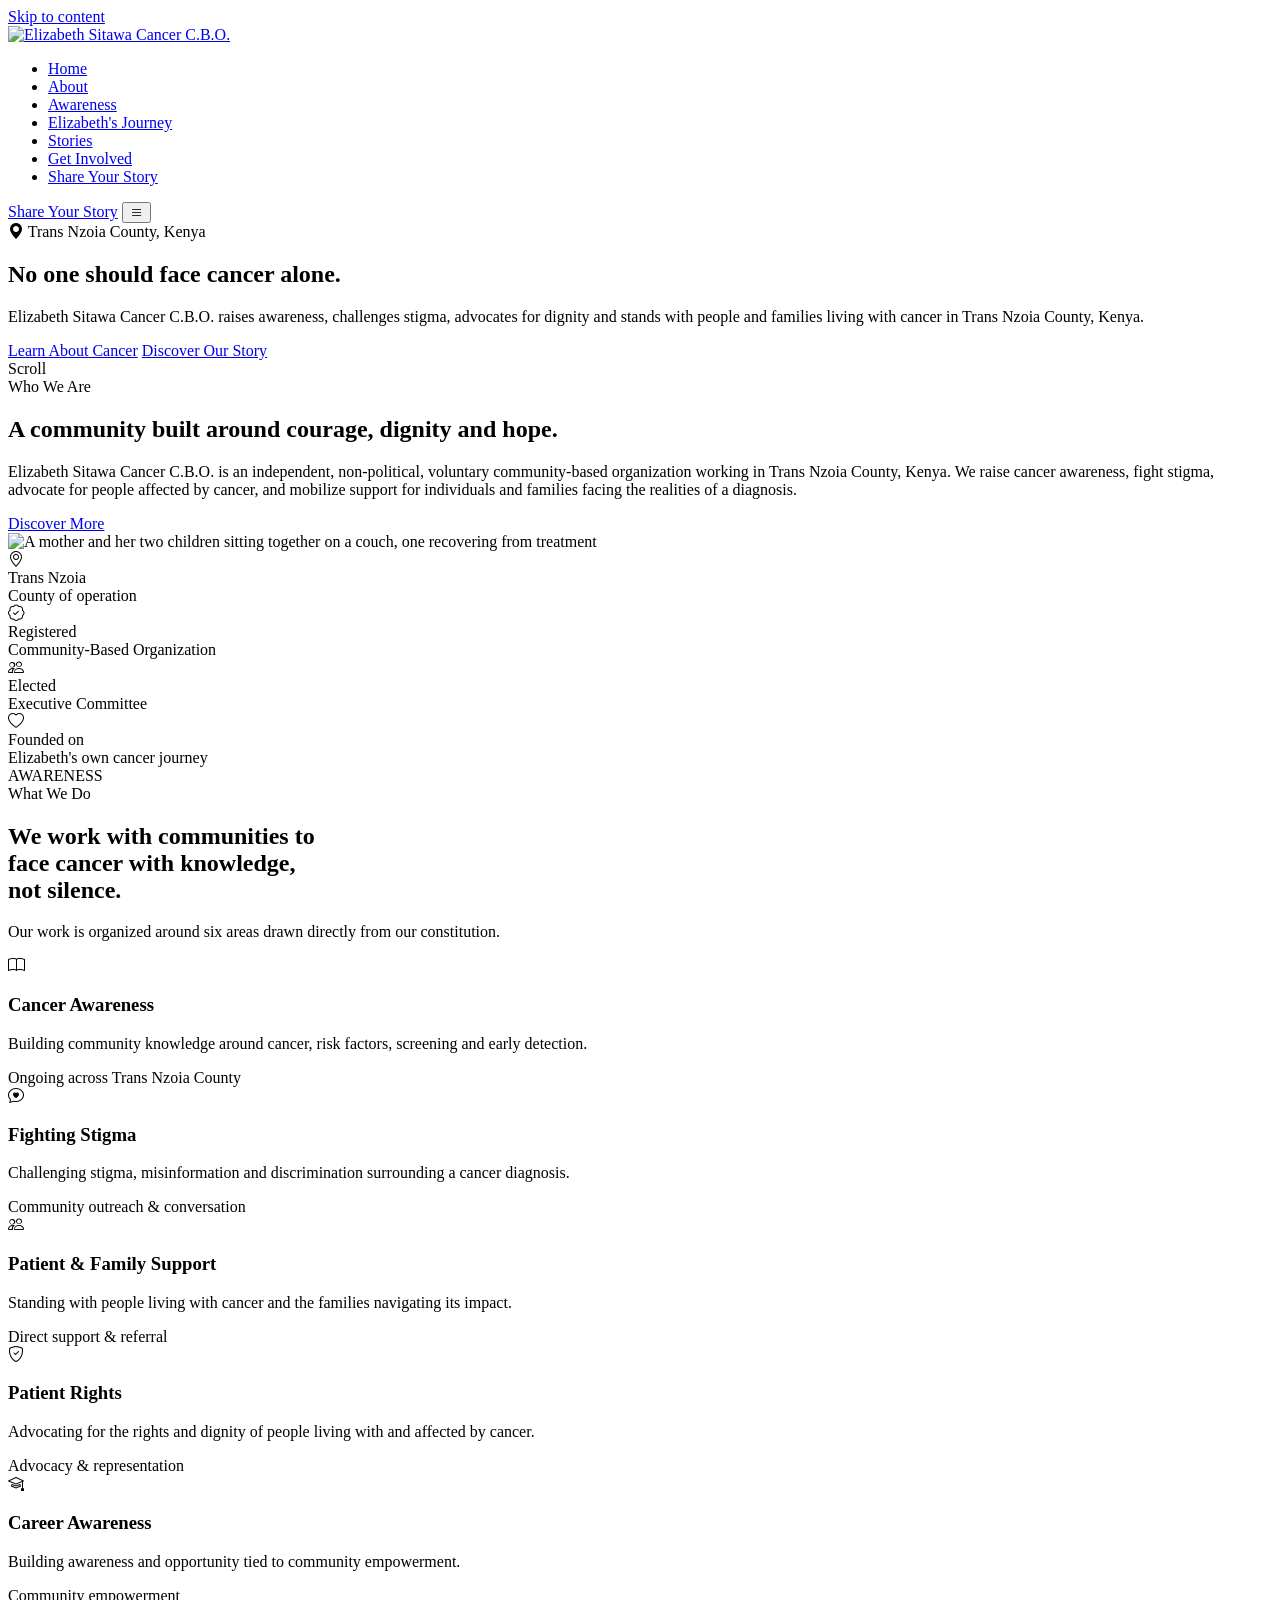
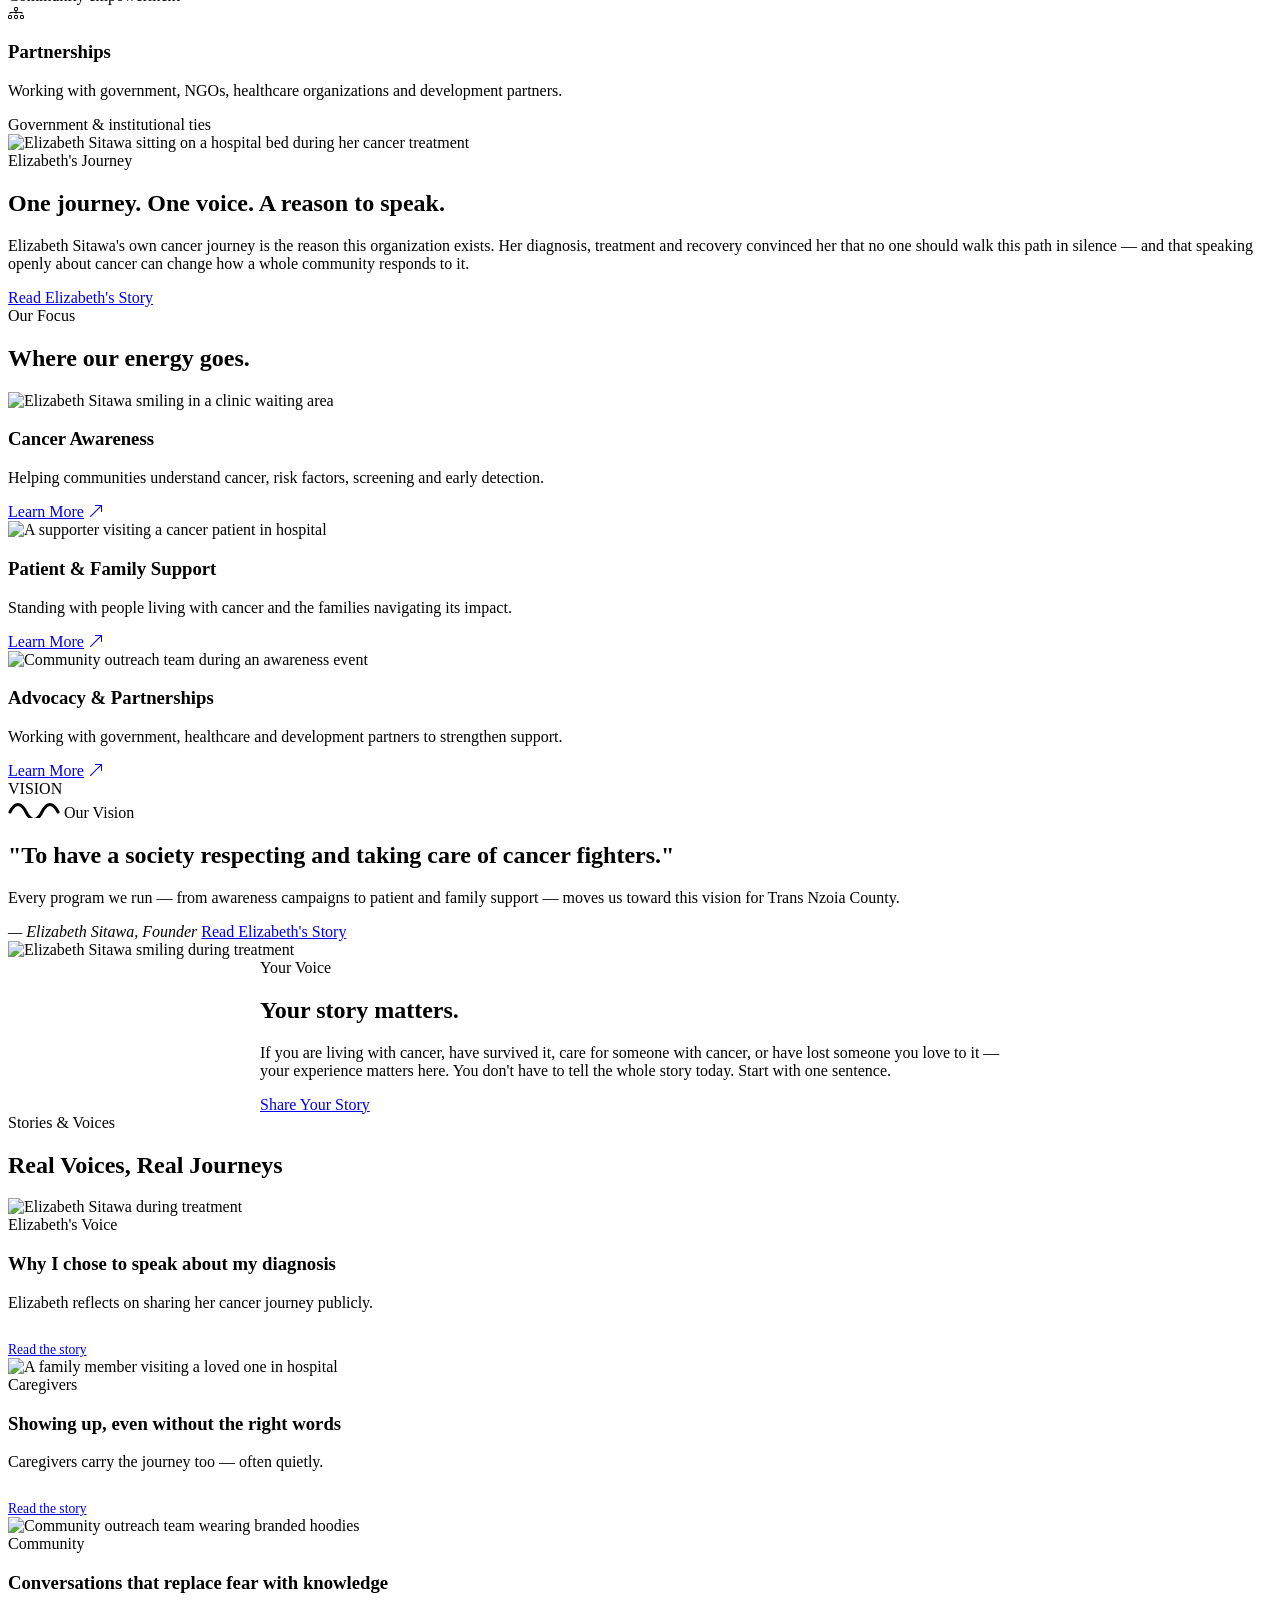
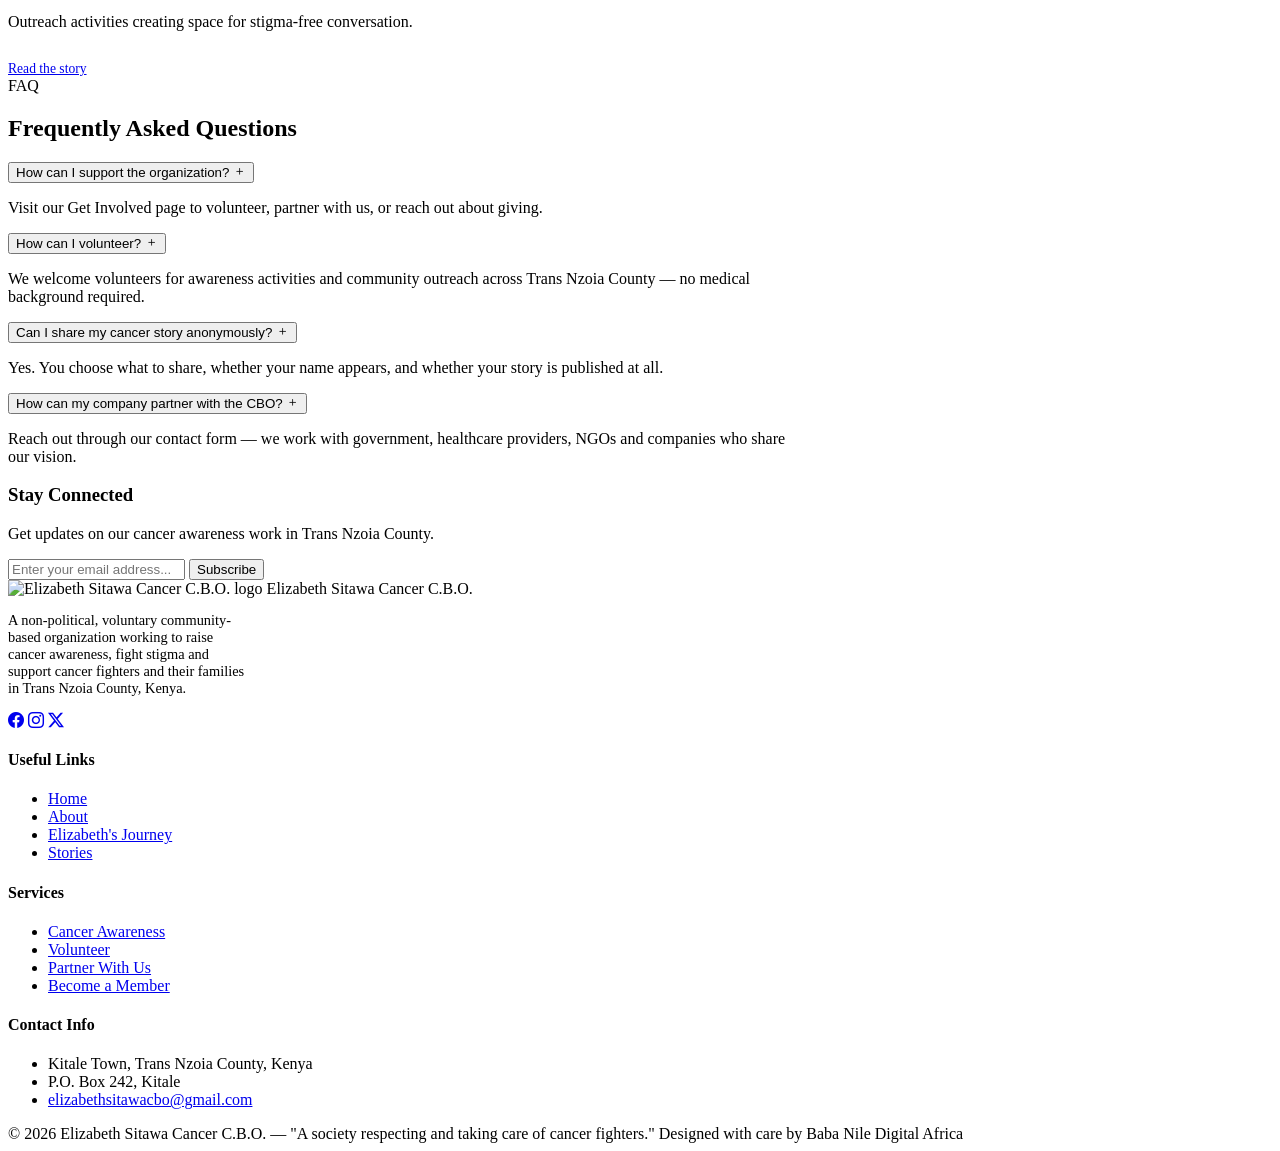
==== index.html @ 0e39c612 "Add files via upload" ====
<!DOCTYPE html>
<html lang="en">
<head>
<meta charset="UTF-8">
<meta name="viewport" content="width=device-width, initial-scale=1.0">
<title>Elizabeth Sitawa Cancer C.B.O. — No One Should Face Cancer Alone</title>
<meta name="description" content="Elizabeth Sitawa Cancer C.B.O. is a community-based organization in Trans Nzoia County, Kenya, raising cancer awareness, fighting stigma and standing with people and families affected by cancer.">
<link rel="canonical" href="https://elizabethsitawacbo.org/">
<meta property="og:type" content="website">
<meta property="og:title" content="Elizabeth Sitawa Cancer C.B.O.">
<meta property="og:description" content="Raising cancer awareness, fighting stigma, and supporting cancer fighters and their families in Trans Nzoia County, Kenya.">
<meta property="og:image" content="assets/graduation-honors.jpg">
<meta name="twitter:card" content="summary_large_image">
<link rel="icon" href="assets/logo.png">
<link rel="preconnect" href="https://fonts.googleapis.com">
<link rel="preconnect" href="https://fonts.gstatic.com" crossorigin>
<link href="https://fonts.googleapis.com/css2?family=Poppins:wght@400;500;600;700;800&display=swap" rel="stylesheet">
<link rel="stylesheet" href="https://cdn.jsdelivr.net/npm/bootstrap-icons@1.11.3/font/bootstrap-icons.css">
<link rel="stylesheet" href="css/style.css">
</head>
<body>
<a href="#main" class="skip-link">Skip to content</a>

<header class="site-header">
  <nav class="nav container" aria-label="Primary">
    <a href="index.html" class="nav-brand">
      <img src="assets/logo.png" alt="Elizabeth Sitawa Cancer C.B.O.">
    </a>
    <ul class="nav-links" id="nav-links">
      <li><a href="index.html" aria-current="page">Home</a></li>
      <li><a href="about.html">About</a></li>
      <li><a href="cancer-awareness.html">Awareness</a></li>
      <li><a href="journey.html">Elizabeth's Journey</a></li>
      <li><a href="stories.html">Stories</a></li>
      <li><a href="get-involved.html">Get Involved</a></li>
      <li class="nav-mobile-cta"><a href="get-involved.html#share-story" class="btn btn-gold">Share Your Story</a></li>
    </ul>
    <div class="nav-cta">
      <a href="get-involved.html#share-story" class="btn btn-gold">Share Your Story</a>
      <button class="nav-toggle" aria-label="Open menu" aria-expanded="false" aria-controls="nav-links">
        <i class="bi bi-list"></i>
      </button>
    </div>
  </nav>
</header>

<main id="main">

  <!-- HERO -->
  <section class="hero">
    <div class="hero-media" style="background-image:url('assets/graduation-honors.jpg'); background-position:center 15%;"></div>
    <div class="container hero-content reveal is-visible">
      <span class="hero-tag"><i class="bi bi-geo-alt-fill"></i> Trans Nzoia County, Kenya</span>
      <h1>No one should face cancer alone.</h1>
      <p>Elizabeth Sitawa Cancer C.B.O. raises awareness, challenges stigma, advocates for dignity and stands with people and families living with cancer in Trans Nzoia County, Kenya.</p>
      <div class="hero-actions">
        <a href="cancer-awareness.html" class="btn btn-gold">Learn About Cancer</a>
        <a href="about.html" class="btn btn-line-white">Discover Our Story</a>
      </div>
    </div>
    <div class="hero-scroll"><span class="line"></span>Scroll</div>
  </section>

  <!-- WHO WE ARE -->
  <section class="section">
    <div class="container">
      <div class="grid-2">
        <div class="reveal-left">
          <span class="eyebrow">Who We Are</span>
          <h2 class="mt-1">A community built around courage, dignity and hope.</h2>
          <p class="body-copy mt-2">Elizabeth Sitawa Cancer C.B.O. is an independent, non-political, voluntary community-based organization working in Trans Nzoia County, Kenya. We raise cancer awareness, fight stigma, advocate for people affected by cancer, and mobilize support for individuals and families facing the realities of a diagnosis.</p>
          <a href="about.html" class="btn btn-line mt-3">Discover More</a>
        </div>
        <img class="reveal-right" src="assets/family-couch.jpg" alt="A mother and her two children sitting together on a couch, one recovering from treatment" style="border-radius:var(--radius-m);">
      </div>
      <div class="stat-row reveal">
        <div class="stat-cell"><div class="icon-badge"><i class="bi bi-geo-alt"></i></div><div class="num">Trans Nzoia</div><div class="lbl">County of operation</div></div>
        <div class="stat-cell"><div class="icon-badge"><i class="bi bi-patch-check"></i></div><div class="num">Registered</div><div class="lbl">Community-Based Organization</div></div>
        <div class="stat-cell"><div class="icon-badge"><i class="bi bi-people"></i></div><div class="num">Elected</div><div class="lbl">Executive Committee</div></div>
        <div class="stat-cell"><div class="icon-badge"><i class="bi bi-heart"></i></div><div class="num">Founded on</div><div class="lbl">Elizabeth's own cancer journey</div></div>
      </div>
    </div>
  </section>

  <!-- WHAT WE DO -->
  <section class="section section--cream" style="position:relative; overflow:hidden;">
    <span class="bg-word" aria-hidden="true" style="left:-0.05em; top:-0.08em;">AWARENESS</span>
    <div class="container" style="position:relative; z-index:1;">
      <span class="eyebrow">What We Do</span>
      <h2 class="mt-1" style="max-width:26ch;">We work with communities to face cancer with knowledge, not silence.</h2>
      <p class="lede mt-1">Our work is organized around six areas drawn directly from our constitution.</p>
      <div class="pillar-grid">
        <div class="pillar reveal">
          <div class="icon-badge"><i class="bi bi-book"></i></div>
          <h3>Cancer Awareness</h3>
          <p>Building community knowledge around cancer, risk factors, screening and early detection.</p>
          <div class="fig">Ongoing across Trans Nzoia County</div>
        </div>
        <div class="pillar reveal" style="--reveal-delay:80ms;">
          <div class="icon-badge"><i class="bi bi-chat-heart"></i></div>
          <h3>Fighting Stigma</h3>
          <p>Challenging stigma, misinformation and discrimination surrounding a cancer diagnosis.</p>
          <div class="fig">Community outreach &amp; conversation</div>
        </div>
        <div class="pillar reveal" style="--reveal-delay:160ms;">
          <div class="icon-badge"><i class="bi bi-people"></i></div>
          <h3>Patient &amp; Family Support</h3>
          <p>Standing with people living with cancer and the families navigating its impact.</p>
          <div class="fig">Direct support &amp; referral</div>
        </div>
        <div class="pillar reveal" style="--reveal-delay:0ms;">
          <div class="icon-badge"><i class="bi bi-shield-check"></i></div>
          <h3>Patient Rights</h3>
          <p>Advocating for the rights and dignity of people living with and affected by cancer.</p>
          <div class="fig">Advocacy &amp; representation</div>
        </div>
        <div class="pillar reveal" style="--reveal-delay:80ms;">
          <div class="icon-badge"><i class="bi bi-mortarboard"></i></div>
          <h3>Career Awareness</h3>
          <p>Building awareness and opportunity tied to community empowerment.</p>
          <div class="fig">Community empowerment</div>
        </div>
        <div class="pillar reveal" style="--reveal-delay:160ms;">
          <div class="icon-badge"><i class="bi bi-diagram-3"></i></div>
          <h3>Partnerships</h3>
          <p>Working with government, NGOs, healthcare organizations and development partners.</p>
          <div class="fig">Government &amp; institutional ties</div>
        </div>
      </div>
    </div>
  </section>

  <!-- ELIZABETH'S JOURNEY -->
  <section class="section section--dark">
    <div class="container grid-2">
      <img class="reveal-left" src="assets/hospital-blue-gown.jpg" alt="Elizabeth Sitawa sitting on a hospital bed during her cancer treatment" style="border-radius:var(--radius-m);">
      <div class="reveal-right">
        <span class="eyebrow">Elizabeth's Journey</span>
        <h2 class="mt-1">One journey. One voice. A reason to speak.</h2>
        <p class="body-copy mt-2">Elizabeth Sitawa's own cancer journey is the reason this organization exists. Her diagnosis, treatment and recovery convinced her that no one should walk this path in silence — and that speaking openly about cancer can change how a whole community responds to it.</p>
        <a href="journey.html" class="btn btn-line-white mt-3">Read Elizabeth's Story</a>
      </div>
    </div>
  </section>

  <!-- OUR FOCUS / CAUSE CARDS -->
  <section class="section">
    <div class="container">
      <span class="eyebrow">Our Focus</span>
      <h2 class="mt-1">Where our energy goes.</h2>
      <div class="cause-grid mt-3">
        <div class="cause-card reveal">
          <img src="assets/clinic-portrait.jpg" alt="Elizabeth Sitawa smiling in a clinic waiting area">
          <div class="cause-card-body">
            <h3>Cancer Awareness</h3>
            <p>Helping communities understand cancer, risk factors, screening and early detection.</p>
            <div class="cause-foot">
              <a href="cancer-awareness.html" class="text-link">Learn More</a>
              <a href="cancer-awareness.html" class="arrow-link" aria-hidden="true" tabindex="-1"><i class="bi bi-arrow-up-right"></i></a>
            </div>
          </div>
        </div>
        <div class="cause-card reveal" style="--reveal-delay:80ms;">
          <img src="assets/hospital-visit.jpg" alt="A supporter visiting a cancer patient in hospital">
          <div class="cause-card-body">
            <h3>Patient &amp; Family Support</h3>
            <p>Standing with people living with cancer and the families navigating its impact.</p>
            <div class="cause-foot">
              <a href="stories.html" class="text-link">Learn More</a>
              <a href="stories.html" class="arrow-link" aria-hidden="true" tabindex="-1"><i class="bi bi-arrow-up-right"></i></a>
            </div>
          </div>
        </div>
        <div class="cause-card reveal" style="--reveal-delay:160ms;">
          <img src="assets/outreach-hoodies.jpg" alt="Community outreach team during an awareness event">
          <div class="cause-card-body">
            <h3>Advocacy &amp; Partnerships</h3>
            <p>Working with government, healthcare and development partners to strengthen support.</p>
            <div class="cause-foot">
              <a href="get-involved.html#partner" class="text-link">Learn More</a>
              <a href="get-involved.html#partner" class="arrow-link" aria-hidden="true" tabindex="-1"><i class="bi bi-arrow-up-right"></i></a>
            </div>
          </div>
        </div>
      </div>
    </div>
  </section>

  <!-- OUR VISION — photo + overlapping quote card -->
  <section class="vision-section">
    <span class="bg-word" aria-hidden="true">VISION</span>
    <div class="container">
      <div class="vision-grid">
        <div class="vision-card reveal-left">
          <svg class="squiggle" width="52" height="20" viewBox="0 0 52 20" fill="none" aria-hidden="true">
            <path d="M2 14C7 4 13 4 18 14C23 24 29 24 34 14C39 4 45 4 50 14" stroke="currentColor" stroke-width="3" stroke-linecap="round"/>
          </svg>
          <span class="eyebrow">Our Vision</span>
          <h2 class="vision-quote">"To have a society respecting and taking care of cancer fighters."</h2>
          <p class="vision-copy">Every program we run — from awareness campaigns to patient and family support — moves us toward this vision for Trans Nzoia County.</p>
          <cite class="vision-cite">— Elizabeth Sitawa, Founder</cite>
          <a href="journey.html" class="btn btn-gold mt-2">Read Elizabeth's Story</a>
        </div>
        <div class="vision-photo reveal-right">
          <img src="assets/hospital-portrait.jpg" alt="Elizabeth Sitawa smiling during treatment">
        </div>
      </div>
    </div>
  </section>

  <!-- YOUR STORY MATTERS -->
  <section class="section">
    <div class="container">
      <div class="voice-card reveal-scale" style="max-width:760px; margin:0 auto;">
        <span class="eyebrow center" style="justify-content:center;">Your Voice</span>
        <h2 class="mt-1">Your story matters.</h2>
        <p class="lede center mt-1" style="margin-left:auto; margin-right:auto;">If you are living with cancer, have survived it, care for someone with cancer, or have lost someone you love to it — your experience matters here. You don't have to tell the whole story today. Start with one sentence.</p>
        <a href="get-involved.html#share-story" class="btn btn-gold mt-2">Share Your Story</a>
      </div>
    </div>
  </section>

  <!-- STORIES & VOICES PREVIEW -->
  <section class="section section--cream">
    <div class="container">
      <span class="eyebrow">Stories &amp; Voices</span>
      <h2 class="mt-1">Real Voices, Real Journeys</h2>
      <div class="story-grid mt-3">
        <div class="story-card reveal">
          <img src="assets/hospital-blue-gown.jpg" alt="Elizabeth Sitawa during treatment">
          <div class="story-card-body">
            <div class="story-meta">Elizabeth's Voice</div>
            <h3>Why I chose to speak about my diagnosis</h3>
            <p>Elizabeth reflects on sharing her cancer journey publicly.</p>
            <a href="journey.html" class="text-link mt-1" style="display:inline-block; font-size:.85rem; margin-top:14px;">Read the story</a>
          </div>
        </div>
        <div class="story-card reveal" style="--reveal-delay:80ms;">
          <img src="assets/hospital-visit.jpg" alt="A family member visiting a loved one in hospital">
          <div class="story-card-body">
            <div class="story-meta">Caregivers</div>
            <h3>Showing up, even without the right words</h3>
            <p>Caregivers carry the journey too — often quietly.</p>
            <a href="stories.html" class="text-link mt-1" style="display:inline-block; font-size:.85rem; margin-top:14px;">Read the story</a>
          </div>
        </div>
        <div class="story-card reveal" style="--reveal-delay:160ms;">
          <img src="assets/outreach-hoodies.jpg" alt="Community outreach team wearing branded hoodies">
          <div class="story-card-body">
            <div class="story-meta">Community</div>
            <h3>Conversations that replace fear with knowledge</h3>
            <p>Outreach activities creating space for stigma-free conversation.</p>
            <a href="stories.html" class="text-link mt-1" style="display:inline-block; font-size:.85rem; margin-top:14px;">Read the story</a>
          </div>
        </div>
      </div>
    </div>
  </section>

  <!-- FAQ -->
  <section class="section">
    <div class="container" style="max-width:800px;">
      <span class="eyebrow">FAQ</span>
      <h2 class="mt-1">Frequently Asked Questions</h2>
      <div class="mt-3">
        <div class="acc-item">
          <button class="acc-trigger" aria-expanded="false">How can I support the organization? <span class="acc-icon"><i class="bi bi-plus"></i></span></button>
          <div class="acc-panel"><p>Visit our Get Involved page to volunteer, partner with us, or reach out about giving.</p></div>
        </div>
        <div class="acc-item">
          <button class="acc-trigger" aria-expanded="false">How can I volunteer? <span class="acc-icon"><i class="bi bi-plus"></i></span></button>
          <div class="acc-panel"><p>We welcome volunteers for awareness activities and community outreach across Trans Nzoia County — no medical background required.</p></div>
        </div>
        <div class="acc-item">
          <button class="acc-trigger" aria-expanded="false">Can I share my cancer story anonymously? <span class="acc-icon"><i class="bi bi-plus"></i></span></button>
          <div class="acc-panel"><p>Yes. You choose what to share, whether your name appears, and whether your story is published at all.</p></div>
        </div>
        <div class="acc-item">
          <button class="acc-trigger" aria-expanded="false">How can my company partner with the CBO? <span class="acc-icon"><i class="bi bi-plus"></i></span></button>
          <div class="acc-panel"><p>Reach out through our contact form — we work with government, healthcare providers, NGOs and companies who share our vision.</p></div>
        </div>
      </div>
    </div>
  </section>

</main>

<div class="newsletter">
  <div class="container newsletter-inner">
    <div>
      <h3>Stay Connected</h3>
      <p>Get updates on our cancer awareness work in Trans Nzoia County.</p>
    </div>
    <form class="newsletter-form" onsubmit="event.preventDefault(); this.reset(); this.querySelector('input').placeholder='Thank you!';">
      <input type="email" placeholder="Enter your email address..." required>
      <button type="submit">Subscribe</button>
    </form>
  </div>
</div>

<footer class="site-footer">
  <div class="container">
    <div class="footer-grid">
      <div>
        <div class="footer-brand">
          <img src="assets/logo.png" alt="Elizabeth Sitawa Cancer C.B.O. logo">
          <span>Elizabeth Sitawa Cancer C.B.O.</span>
        </div>
        <p style="max-width:34ch; font-size:.9rem;">A non-political, voluntary community-based organization working to raise cancer awareness, fight stigma and support cancer fighters and their families in Trans Nzoia County, Kenya.</p>
        <div class="footer-social">
          <a href="#" aria-label="Facebook"><i class="bi bi-facebook"></i></a>
          <a href="#" aria-label="Instagram"><i class="bi bi-instagram"></i></a>
          <a href="#" aria-label="X (Twitter)"><i class="bi bi-twitter-x"></i></a>
        </div>
      </div>
      <div class="footer-col">
        <h4>Useful Links</h4>
        <ul>
          <li><a href="index.html">Home</a></li>
          <li><a href="about.html">About</a></li>
          <li><a href="journey.html">Elizabeth's Journey</a></li>
          <li><a href="stories.html">Stories</a></li>
        </ul>
      </div>
      <div class="footer-col">
        <h4>Services</h4>
        <ul>
          <li><a href="cancer-awareness.html">Cancer Awareness</a></li>
          <li><a href="get-involved.html#volunteer">Volunteer</a></li>
          <li><a href="get-involved.html#partner">Partner With Us</a></li>
          <li><a href="get-involved.html#membership">Become a Member</a></li>
        </ul>
      </div>
      <div class="footer-col">
        <h4>Contact Info</h4>
        <ul>
          <li>Kitale Town, Trans Nzoia County, Kenya</li>
          <li>P.O. Box 242, Kitale</li>
          <li><a href="mailto:elizabethsitawacbo@gmail.com">elizabethsitawacbo@gmail.com</a></li>
        </ul>
      </div>
    </div>
    <div class="footer-bottom">
      <span>&copy; 2026 Elizabeth Sitawa Cancer C.B.O. — "A society respecting and taking care of cancer fighters."</span>
      <span>Designed with care by Baba Nile Digital Africa</span>
    </div>
  </div>
</footer>

<script src="js/main.js"></script>
</body>
</html>
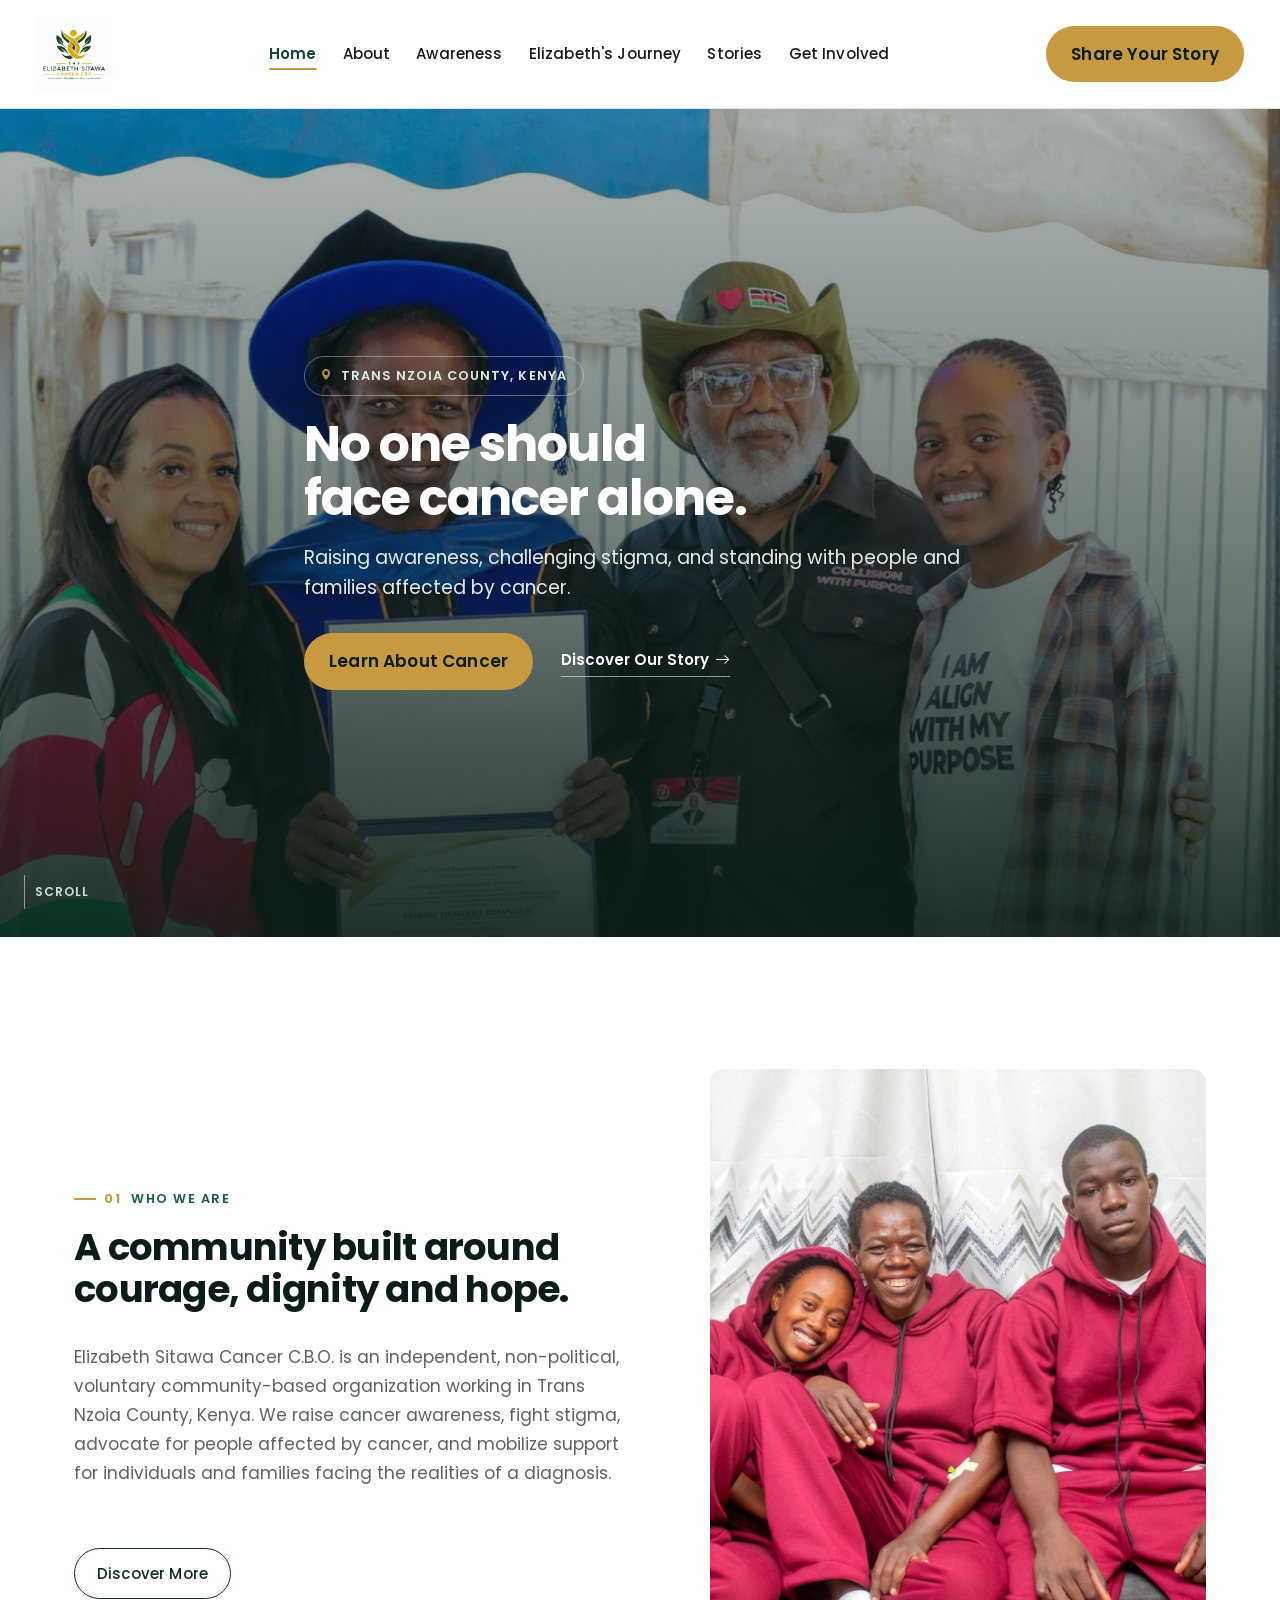
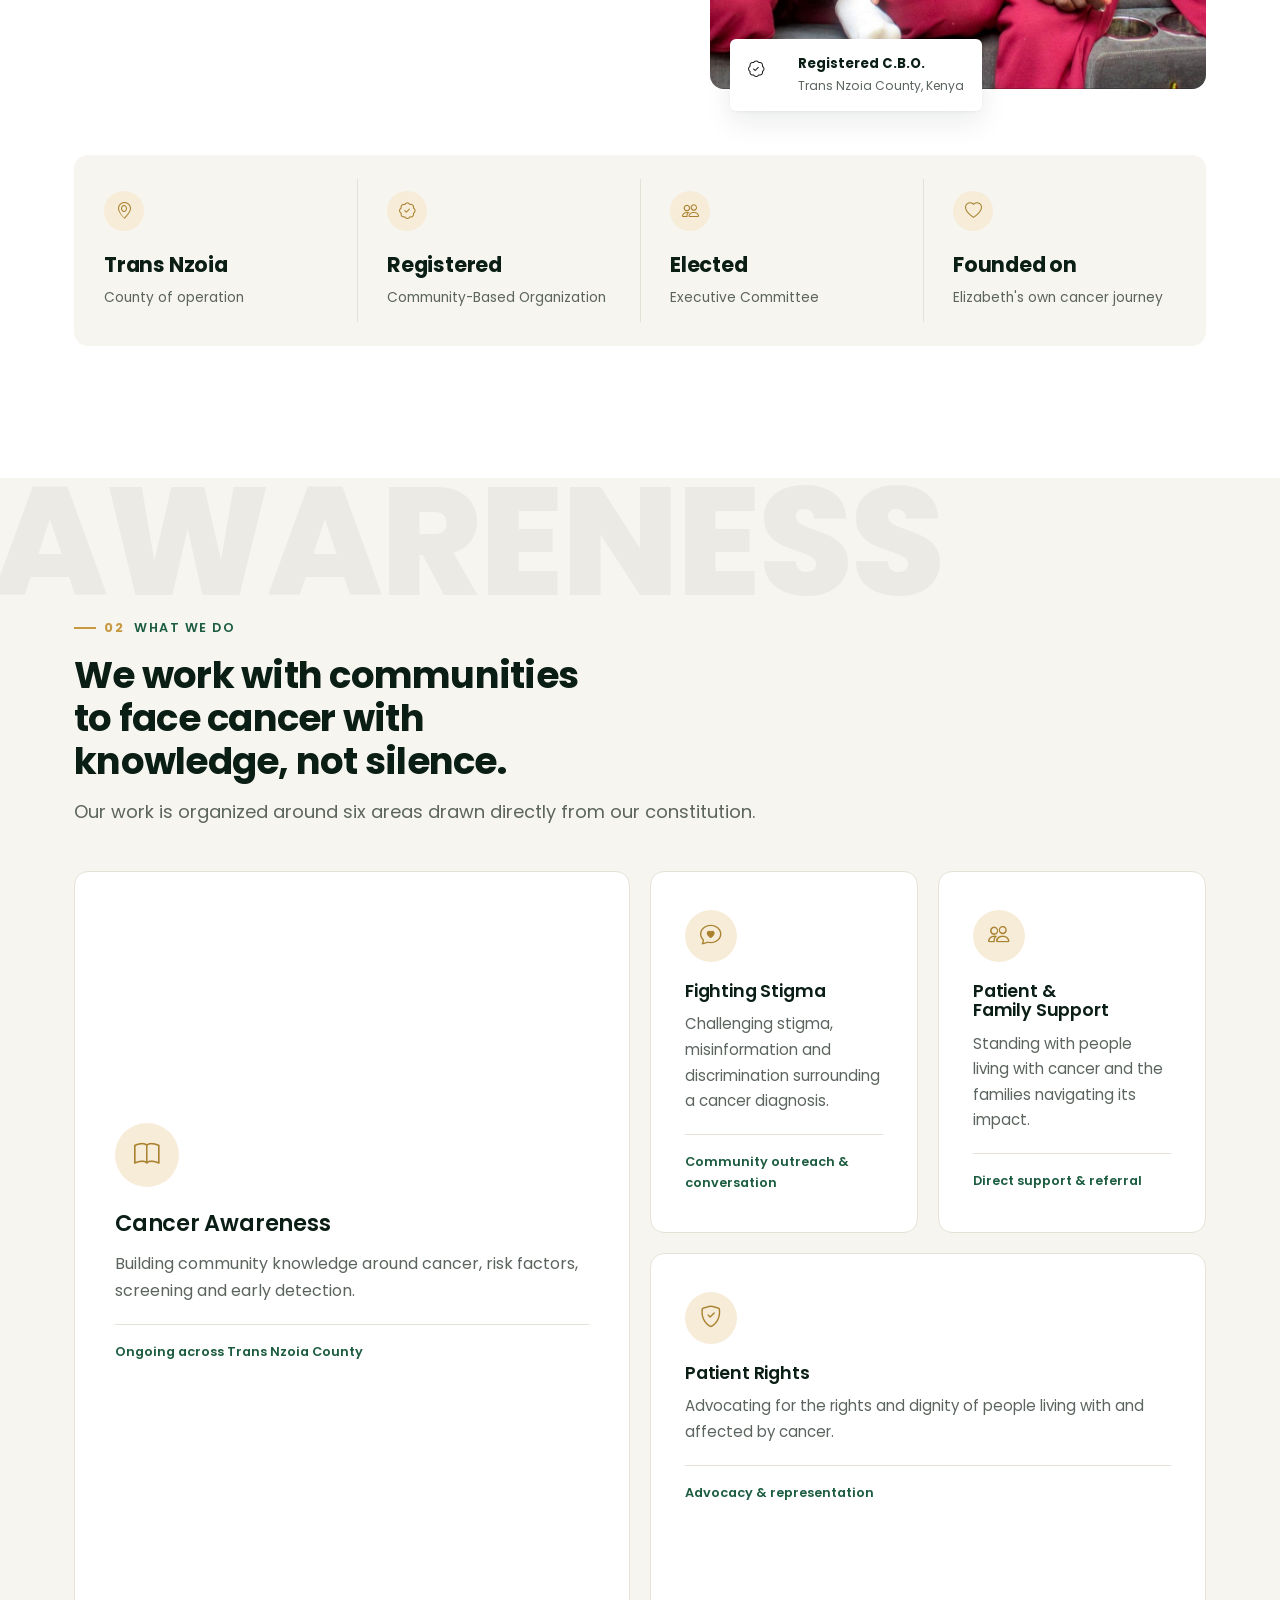
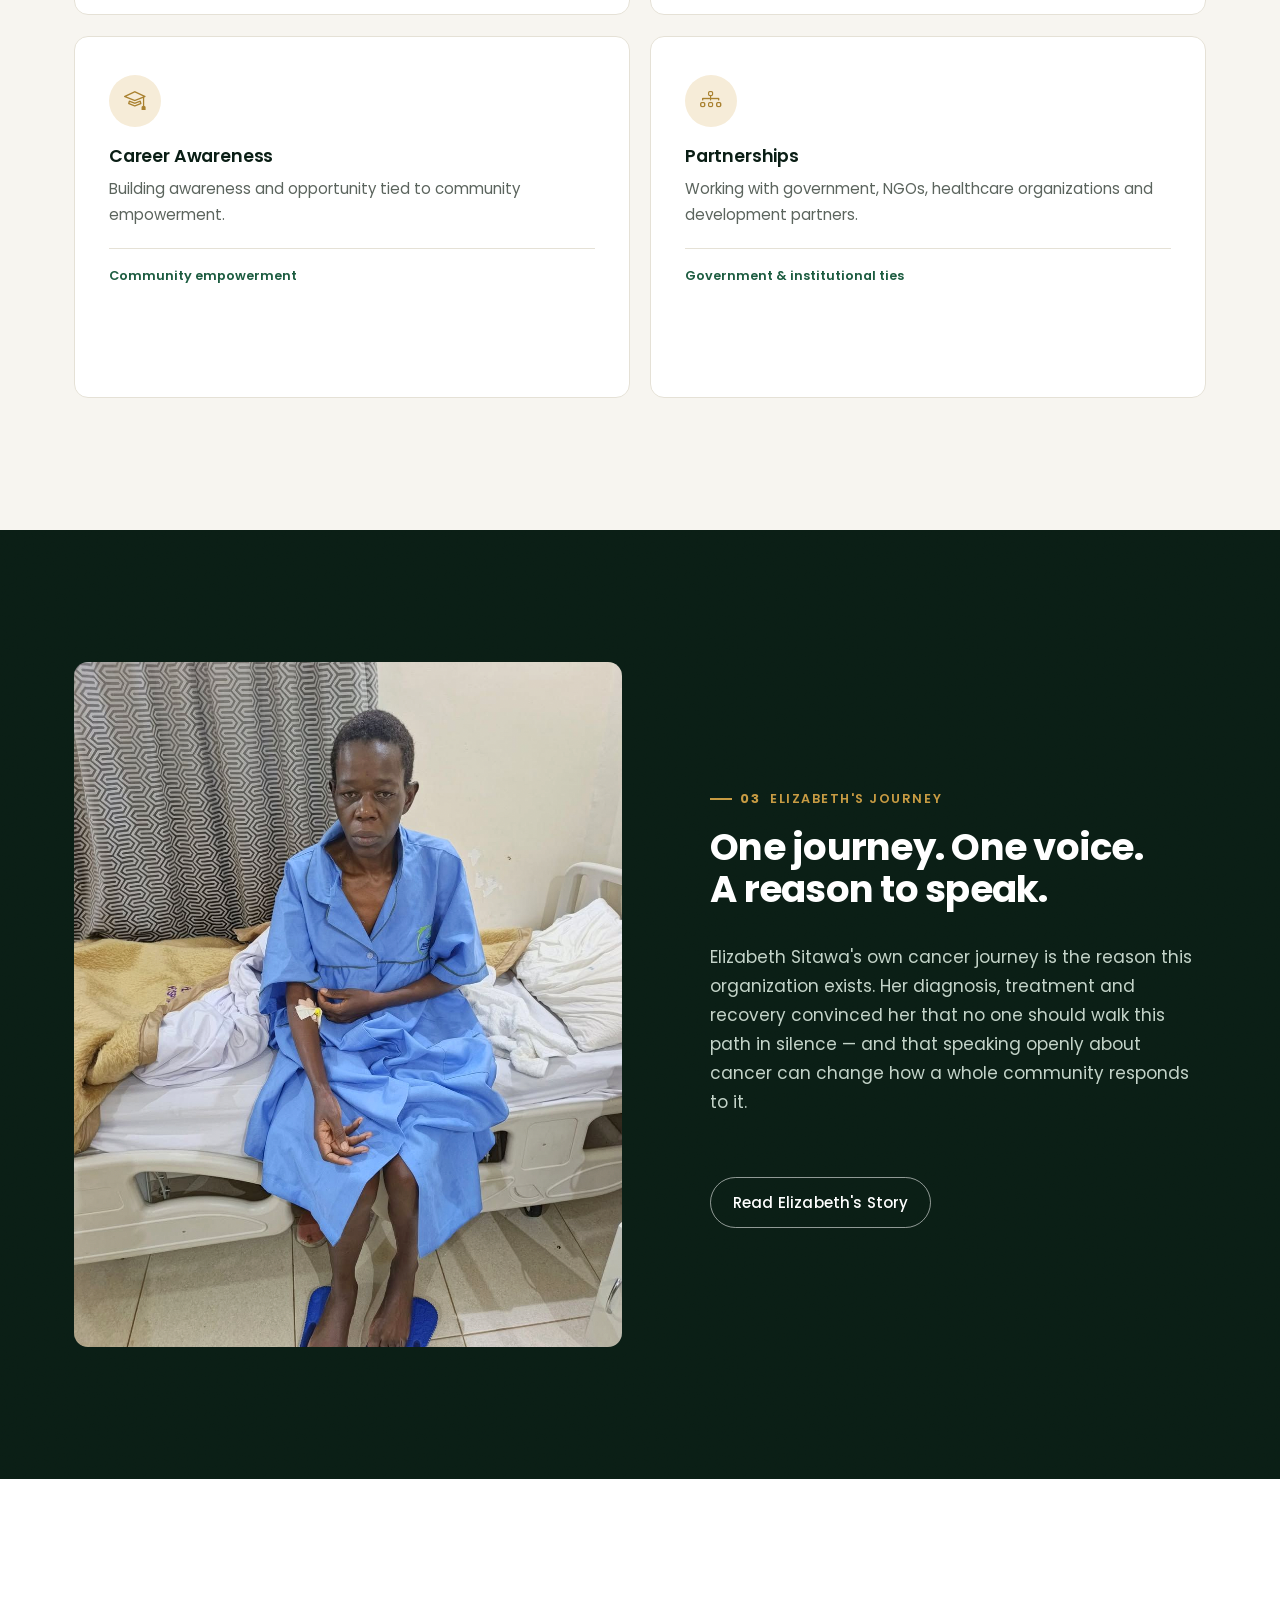
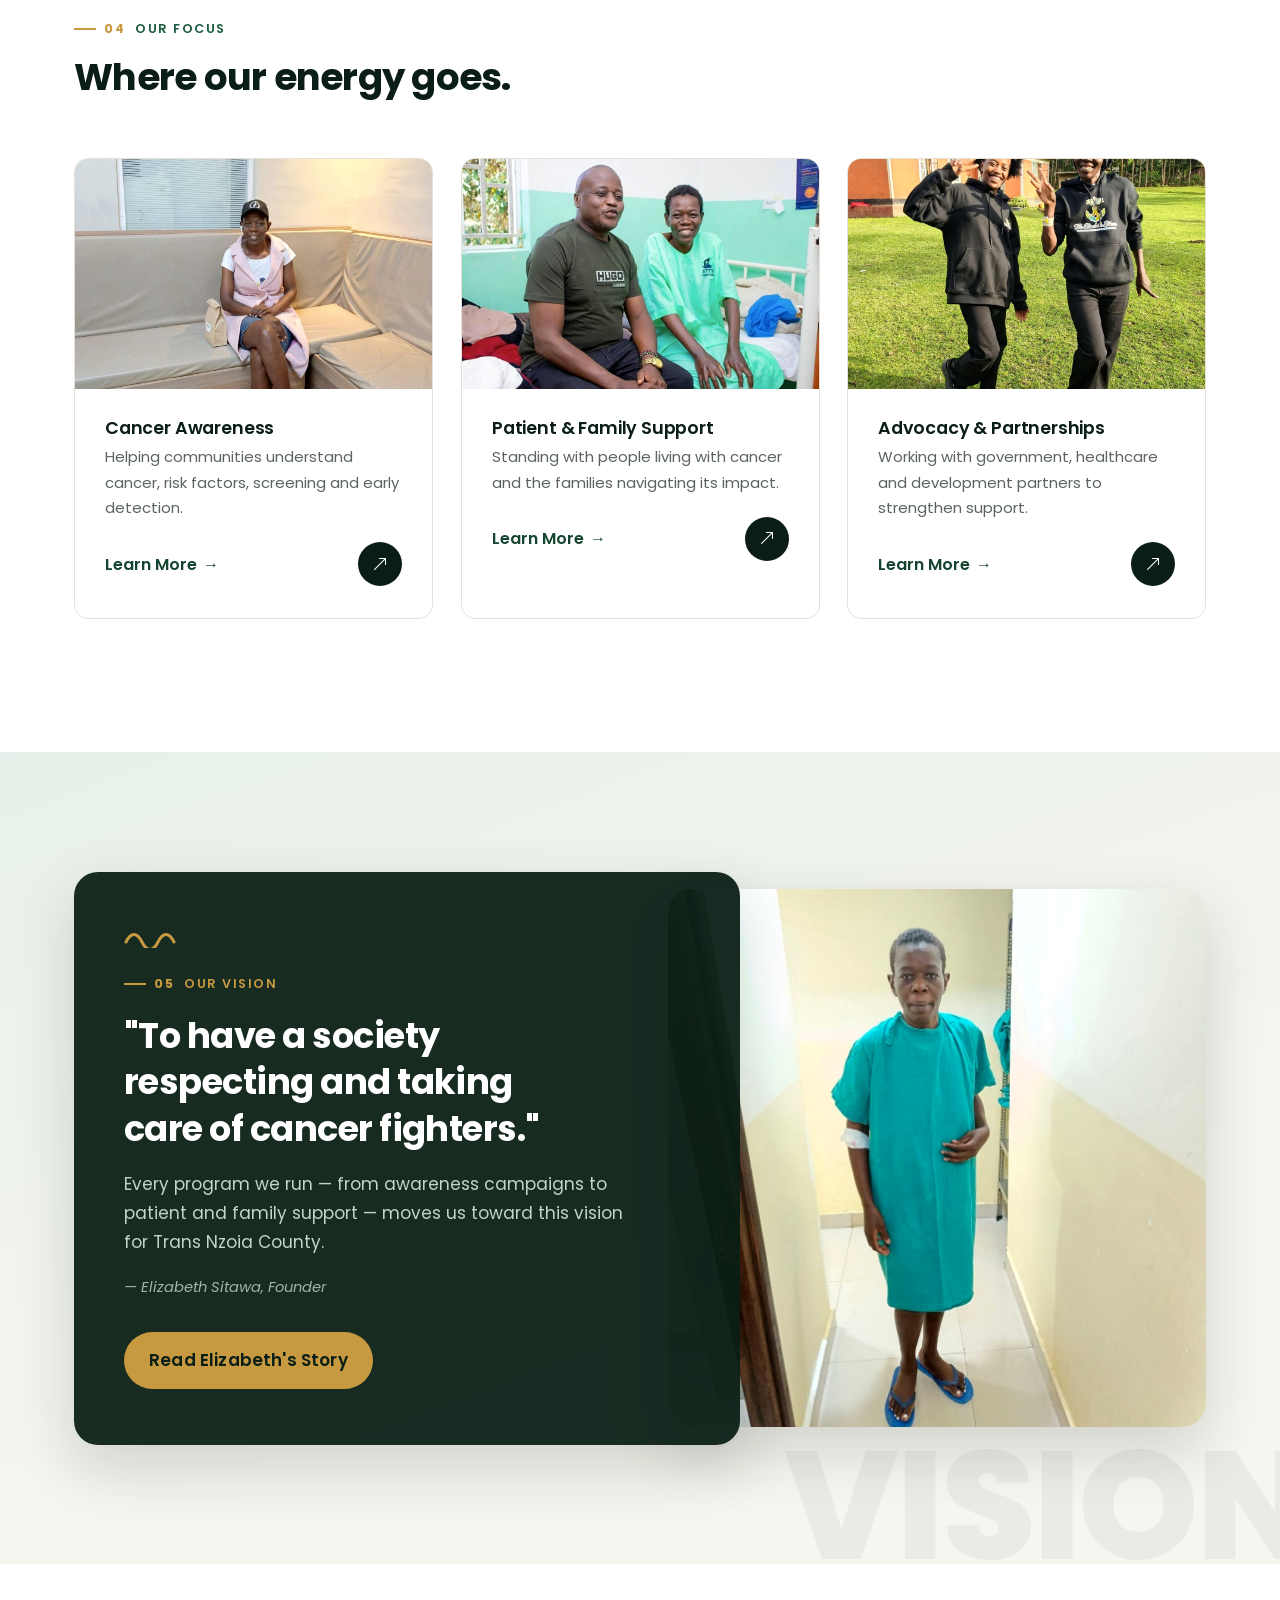
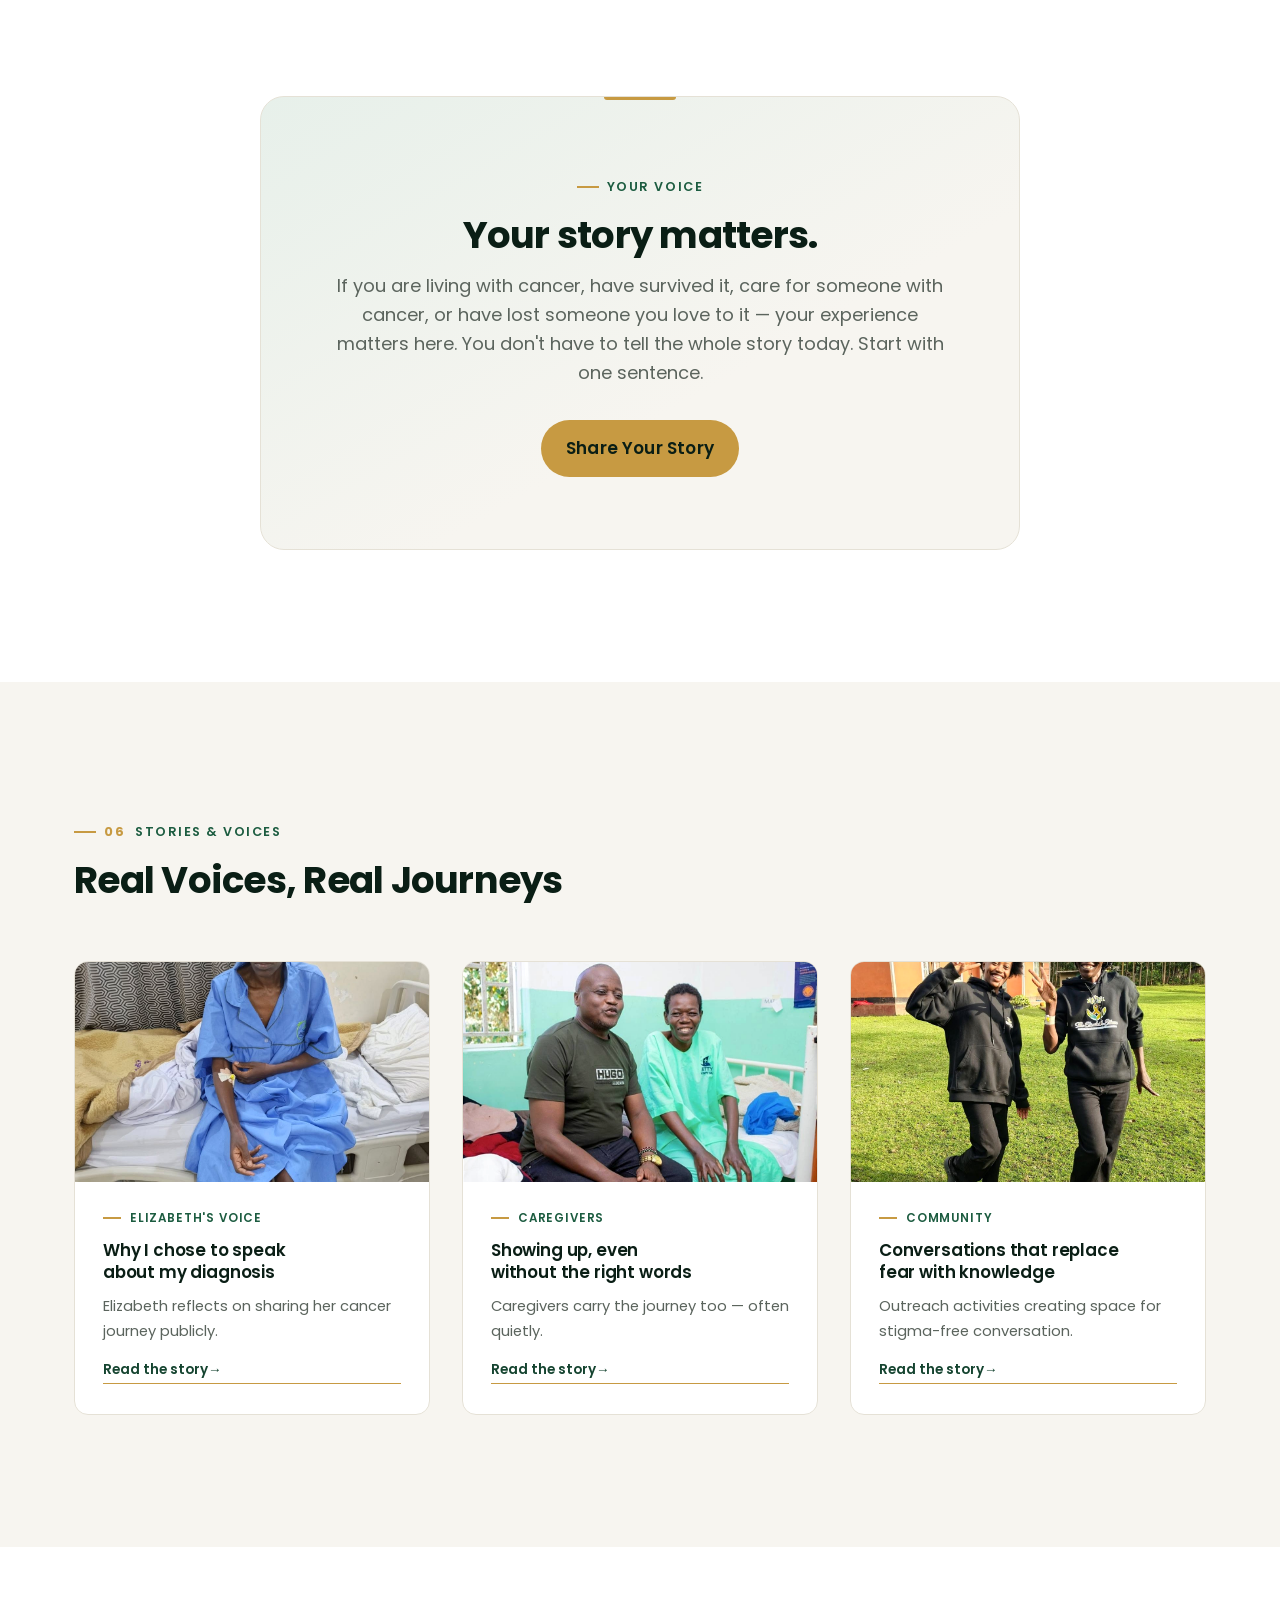
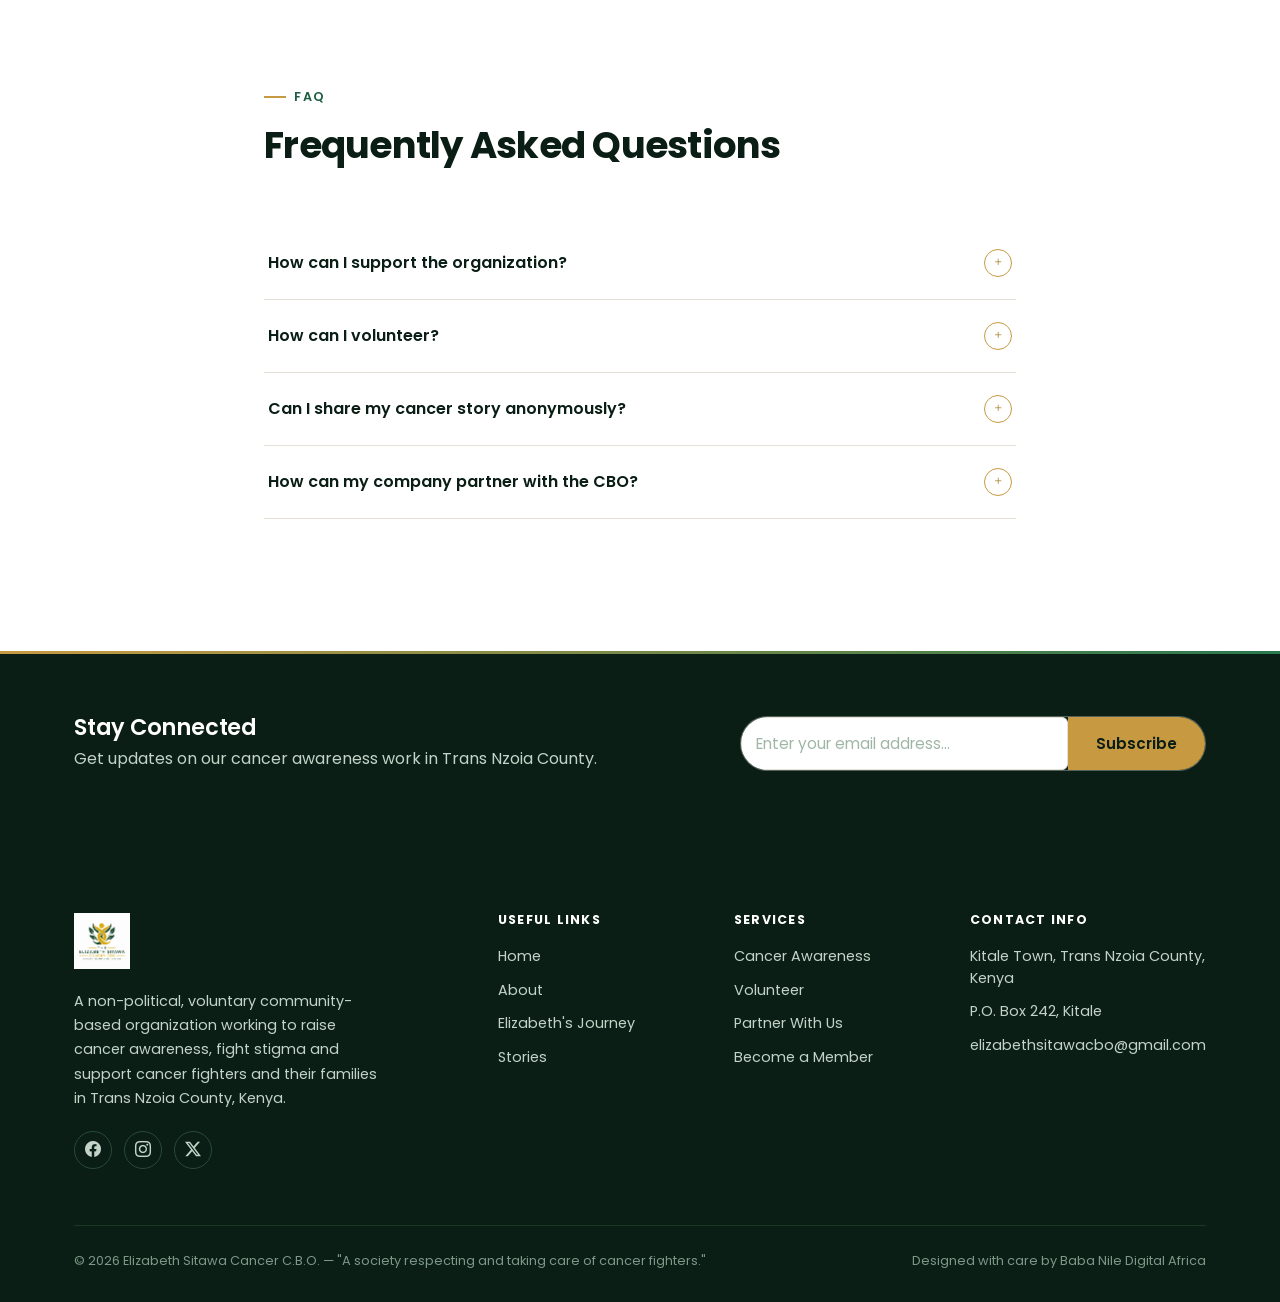
==== commit 720a6ad5: "Update Elizabeth Sitawa CBO website" ====
--- a/index.html
+++ b/index.html
@@ -24,15 +24,15 @@
 <header class="site-header">
   <nav class="nav container" aria-label="Primary">
     <a href="index.html" class="nav-brand">
-      <img src="assets/logo.png" alt="Elizabeth Sitawa Cancer C.B.O.">
+      <img src="assets/logo.png" alt="Elizabeth Sitawa Cancer C.B.O." decoding="async">
     </a>
     <ul class="nav-links" id="nav-links">
-      <li><a href="index.html" aria-current="page">Home</a></li>
-      <li><a href="about.html">About</a></li>
-      <li><a href="cancer-awareness.html">Awareness</a></li>
-      <li><a href="journey.html">Elizabeth's Journey</a></li>
-      <li><a href="stories.html">Stories</a></li>
-      <li><a href="get-involved.html">Get Involved</a></li>
+      <li><a href="index.html" aria-current="page"><i class="bi bi-house"></i>Home</a></li>
+      <li><a href="about.html"><i class="bi bi-info-circle"></i>About</a></li>
+      <li><a href="cancer-awareness.html"><i class="bi bi-heart-pulse"></i>Awareness</a></li>
+      <li><a href="journey.html"><i class="bi bi-compass"></i>Elizabeth's Journey</a></li>
+      <li><a href="stories.html"><i class="bi bi-chat-square-heart"></i>Stories</a></li>
+      <li><a href="get-involved.html"><i class="bi bi-people"></i>Get Involved</a></li>
       <li class="nav-mobile-cta"><a href="get-involved.html#share-story" class="btn btn-gold">Share Your Story</a></li>
     </ul>
     <div class="nav-cta">
@@ -52,10 +52,10 @@
     <div class="container hero-content reveal is-visible">
       <span class="hero-tag"><i class="bi bi-geo-alt-fill"></i> Trans Nzoia County, Kenya</span>
       <h1>No one should face cancer alone.</h1>
-      <p>Elizabeth Sitawa Cancer C.B.O. raises awareness, challenges stigma, advocates for dignity and stands with people and families living with cancer in Trans Nzoia County, Kenya.</p>
+      <p>Raising awareness, challenging stigma, and standing with people and families affected by cancer.</p>
       <div class="hero-actions">
         <a href="cancer-awareness.html" class="btn btn-gold">Learn About Cancer</a>
-        <a href="about.html" class="btn btn-line-white">Discover Our Story</a>
+        <a href="about.html" class="hero-link">Discover Our Story <i class="bi bi-arrow-right" aria-hidden="true"></i></a>
       </div>
     </div>
     <div class="hero-scroll"><span class="line"></span>Scroll</div>
@@ -66,14 +66,20 @@
     <div class="container">
       <div class="grid-2">
         <div class="reveal-left">
-          <span class="eyebrow">Who We Are</span>
+          <span class="eyebrow"><span class="eyebrow-num">01</span> Who We Are</span>
           <h2 class="mt-1">A community built around courage, dignity and hope.</h2>
           <p class="body-copy mt-2">Elizabeth Sitawa Cancer C.B.O. is an independent, non-political, voluntary community-based organization working in Trans Nzoia County, Kenya. We raise cancer awareness, fight stigma, advocate for people affected by cancer, and mobilize support for individuals and families facing the realities of a diagnosis.</p>
           <a href="about.html" class="btn btn-line mt-3">Discover More</a>
         </div>
-        <img class="reveal-right" src="assets/family-couch.jpg" alt="A mother and her two children sitting together on a couch, one recovering from treatment" style="border-radius:var(--radius-m);">
-      </div>
-      <div class="stat-row reveal">
+        <div class="reveal-right" style="position:relative; margin-bottom:22px;">
+          <img src="assets/family-couch.jpg" alt="A mother and her two children sitting together on a couch, one recovering from treatment" style="border-radius:var(--radius-m);" loading="lazy" decoding="async">
+          <div class="photo-credential">
+            <div class="icon-badge"><i class="bi bi-patch-check"></i></div>
+            <div><strong>Registered C.B.O.</strong><span>Trans Nzoia County, Kenya</span></div>
+          </div>
+        </div>
+      </div>
+      <div class="stat-row reveal" style="margin-top:44px;">
         <div class="stat-cell"><div class="icon-badge"><i class="bi bi-geo-alt"></i></div><div class="num">Trans Nzoia</div><div class="lbl">County of operation</div></div>
         <div class="stat-cell"><div class="icon-badge"><i class="bi bi-patch-check"></i></div><div class="num">Registered</div><div class="lbl">Community-Based Organization</div></div>
         <div class="stat-cell"><div class="icon-badge"><i class="bi bi-people"></i></div><div class="num">Elected</div><div class="lbl">Executive Committee</div></div>
@@ -86,10 +92,10 @@
   <section class="section section--cream" style="position:relative; overflow:hidden;">
     <span class="bg-word" aria-hidden="true" style="left:-0.05em; top:-0.08em;">AWARENESS</span>
     <div class="container" style="position:relative; z-index:1;">
-      <span class="eyebrow">What We Do</span>
+      <span class="eyebrow"><span class="eyebrow-num">02</span> What We Do</span>
       <h2 class="mt-1" style="max-width:26ch;">We work with communities to face cancer with knowledge, not silence.</h2>
       <p class="lede mt-1">Our work is organized around six areas drawn directly from our constitution.</p>
-      <div class="pillar-grid">
+      <div class="pillar-grid bento">
         <div class="pillar reveal">
           <div class="icon-badge"><i class="bi bi-book"></i></div>
           <h3>Cancer Awareness</h3>
@@ -133,9 +139,9 @@
   <!-- ELIZABETH'S JOURNEY -->
   <section class="section section--dark">
     <div class="container grid-2">
-      <img class="reveal-left" src="assets/hospital-blue-gown.jpg" alt="Elizabeth Sitawa sitting on a hospital bed during her cancer treatment" style="border-radius:var(--radius-m);">
+      <img class="reveal-left" src="assets/hospital-blue-gown.jpg" alt="Elizabeth Sitawa sitting on a hospital bed during her cancer treatment" style="border-radius:var(--radius-m);" loading="lazy" decoding="async">
       <div class="reveal-right">
-        <span class="eyebrow">Elizabeth's Journey</span>
+        <span class="eyebrow"><span class="eyebrow-num">03</span> Elizabeth's Journey</span>
         <h2 class="mt-1">One journey. One voice. A reason to speak.</h2>
         <p class="body-copy mt-2">Elizabeth Sitawa's own cancer journey is the reason this organization exists. Her diagnosis, treatment and recovery convinced her that no one should walk this path in silence — and that speaking openly about cancer can change how a whole community responds to it.</p>
         <a href="journey.html" class="btn btn-line-white mt-3">Read Elizabeth's Story</a>
@@ -146,11 +152,11 @@
   <!-- OUR FOCUS / CAUSE CARDS -->
   <section class="section">
     <div class="container">
-      <span class="eyebrow">Our Focus</span>
+      <span class="eyebrow"><span class="eyebrow-num">04</span> Our Focus</span>
       <h2 class="mt-1">Where our energy goes.</h2>
       <div class="cause-grid mt-3">
         <div class="cause-card reveal">
-          <img src="assets/clinic-portrait.jpg" alt="Elizabeth Sitawa smiling in a clinic waiting area">
+          <img src="assets/clinic-portrait.jpg" alt="Elizabeth Sitawa smiling in a clinic waiting area" loading="lazy" decoding="async">
           <div class="cause-card-body">
             <h3>Cancer Awareness</h3>
             <p>Helping communities understand cancer, risk factors, screening and early detection.</p>
@@ -161,7 +167,7 @@
           </div>
         </div>
         <div class="cause-card reveal" style="--reveal-delay:80ms;">
-          <img src="assets/hospital-visit.jpg" alt="A supporter visiting a cancer patient in hospital">
+          <img src="assets/hospital-visit.jpg" alt="A supporter visiting a cancer patient in hospital" loading="lazy" decoding="async">
           <div class="cause-card-body">
             <h3>Patient &amp; Family Support</h3>
             <p>Standing with people living with cancer and the families navigating its impact.</p>
@@ -172,7 +178,7 @@
           </div>
         </div>
         <div class="cause-card reveal" style="--reveal-delay:160ms;">
-          <img src="assets/outreach-hoodies.jpg" alt="Community outreach team during an awareness event">
+          <img src="assets/outreach-hoodies.jpg" alt="Community outreach team during an awareness event" loading="lazy" decoding="async">
           <div class="cause-card-body">
             <h3>Advocacy &amp; Partnerships</h3>
             <p>Working with government, healthcare and development partners to strengthen support.</p>
@@ -195,14 +201,14 @@
           <svg class="squiggle" width="52" height="20" viewBox="0 0 52 20" fill="none" aria-hidden="true">
             <path d="M2 14C7 4 13 4 18 14C23 24 29 24 34 14C39 4 45 4 50 14" stroke="currentColor" stroke-width="3" stroke-linecap="round"/>
           </svg>
-          <span class="eyebrow">Our Vision</span>
+          <span class="eyebrow"><span class="eyebrow-num">05</span> Our Vision</span>
           <h2 class="vision-quote">"To have a society respecting and taking care of cancer fighters."</h2>
           <p class="vision-copy">Every program we run — from awareness campaigns to patient and family support — moves us toward this vision for Trans Nzoia County.</p>
           <cite class="vision-cite">— Elizabeth Sitawa, Founder</cite>
           <a href="journey.html" class="btn btn-gold mt-2">Read Elizabeth's Story</a>
         </div>
         <div class="vision-photo reveal-right">
-          <img src="assets/hospital-portrait.jpg" alt="Elizabeth Sitawa smiling during treatment">
+          <img src="assets/hospital-portrait.jpg" alt="Elizabeth Sitawa smiling during treatment" loading="lazy" decoding="async">
         </div>
       </div>
     </div>
@@ -223,11 +229,11 @@
   <!-- STORIES & VOICES PREVIEW -->
   <section class="section section--cream">
     <div class="container">
-      <span class="eyebrow">Stories &amp; Voices</span>
+      <span class="eyebrow"><span class="eyebrow-num">06</span> Stories &amp; Voices</span>
       <h2 class="mt-1">Real Voices, Real Journeys</h2>
       <div class="story-grid mt-3">
         <div class="story-card reveal">
-          <img src="assets/hospital-blue-gown.jpg" alt="Elizabeth Sitawa during treatment">
+          <img src="assets/hospital-blue-gown.jpg" alt="Elizabeth Sitawa during treatment" loading="lazy" decoding="async">
           <div class="story-card-body">
             <div class="story-meta">Elizabeth's Voice</div>
             <h3>Why I chose to speak about my diagnosis</h3>
@@ -236,7 +242,7 @@
           </div>
         </div>
         <div class="story-card reveal" style="--reveal-delay:80ms;">
-          <img src="assets/hospital-visit.jpg" alt="A family member visiting a loved one in hospital">
+          <img src="assets/hospital-visit.jpg" alt="A family member visiting a loved one in hospital" loading="lazy" decoding="async">
           <div class="story-card-body">
             <div class="story-meta">Caregivers</div>
             <h3>Showing up, even without the right words</h3>
@@ -245,7 +251,7 @@
           </div>
         </div>
         <div class="story-card reveal" style="--reveal-delay:160ms;">
-          <img src="assets/outreach-hoodies.jpg" alt="Community outreach team wearing branded hoodies">
+          <img src="assets/outreach-hoodies.jpg" alt="Community outreach team wearing branded hoodies" loading="lazy" decoding="async">
           <div class="story-card-body">
             <div class="story-meta">Community</div>
             <h3>Conversations that replace fear with knowledge</h3>
@@ -303,7 +309,7 @@
     <div class="footer-grid">
       <div>
         <div class="footer-brand">
-          <img src="assets/logo.png" alt="Elizabeth Sitawa Cancer C.B.O. logo">
+          <img src="assets/logo.png" alt="Elizabeth Sitawa Cancer C.B.O. logo" decoding="async">
           <span>Elizabeth Sitawa Cancer C.B.O.</span>
         </div>
         <p style="max-width:34ch; font-size:.9rem;">A non-political, voluntary community-based organization working to raise cancer awareness, fight stigma and support cancer fighters and their families in Trans Nzoia County, Kenya.</p>
--- a/css/style.css
+++ b/css/style.css
@@ -0,0 +1,506 @@
+/* =========================================================
+   ELIZABETH SITAWA CANCER C.B.O. — DESIGN SYSTEM v5
+   Direction: corporate-foundation register — Poppins type
+   system with a fluid clamp() scale, generous white space,
+   circular icon badges and arrow-links, real photography
+   doing the work.
+   ========================================================= */
+
+:root{
+  --green-950:#0a1e15;
+  --green-900:#0f2e20;
+  --green-800:#154430;
+  --green-700:#1c5c40;
+  --green-600:#28794f;
+  --green-100:#e7f0ea;
+  --gold-600:#a9812f;
+  --gold-500:#c79a42;
+  --gold-100:#f6ecd8;
+  --cream:#f7f5f0;
+  --paper:#fbfaf7;
+  --line:#e5e1d6;
+  --ink:#181c19;
+  --ink-soft:#5b645d;
+  --white:#ffffff;
+
+  --font-primary: 'Poppins', -apple-system, BlinkMacSystemFont, 'Segoe UI', sans-serif;
+  --font-display: var(--font-primary);
+  --font: var(--font-primary);
+  --heading-weight: 700;
+  --body-weight: 400;
+
+  /* Fluid type scale (clamp: mobile, viewport-relative, desktop) — restrained register */
+  --fs-hero: clamp(1.875rem, 1.3rem + 2.2vw, 3.375rem);     /* ~30px mobile -> 54px desktop */
+  --fs-h2: clamp(1.625rem, 1.2rem + 1.4vw, 2.5rem);         /* ~26px -> 40px */
+  --fs-h3: clamp(1.05rem, 0.98rem + 0.35vw, 1.2rem);
+  --fs-body: clamp(0.95rem, 0.9rem + 0.25vw, 1.0625rem);
+  --fs-lede: clamp(1rem, 0.94rem + 0.3vw, 1.125rem);
+  --fs-btn: clamp(0.9375rem, 0.9rem + 0.25vw, 1.0625rem);   /* ~15px -> 17px */
+  --fs-btn-sm: clamp(0.875rem, 0.85rem + 0.2vw, 0.9375rem); /* ~14px -> 15px, secondary CTAs */
+  --fs-nav: clamp(0.875rem, 0.85rem + 0.15vw, 0.9375rem);   /* ~14px -> 15px desktop nav */
+  --fs-eyebrow: clamp(0.75rem, 0.73rem + 0.08vw, 0.8125rem);
+  --fs-badge: clamp(0.75rem, 0.735rem + 0.08vw, 0.8125rem); /* ~12px -> 13px, location badge */
+
+  --container: 1180px;
+  --radius-s: 6px;
+  --radius-m: 14px;
+  --radius-l: 24px;
+  --shadow-1: 0 1px 3px rgba(10,30,21,.06), 0 12px 28px rgba(10,30,21,.08);
+  --shadow-2: 0 24px 60px rgba(10,30,21,.16);
+}
+
+*,*::before,*::after{ box-sizing:border-box; }
+html{ scroll-behavior:smooth; }
+html:focus-within{ scroll-behavior:auto; }
+body{ margin:0; font-family:var(--font); color:var(--ink); background:var(--white); line-height:1.7; -webkit-font-smoothing:antialiased; -moz-osx-font-smoothing:grayscale; }
+img{ max-width:100%; display:block; }
+a{ color:inherit; text-decoration:none; }
+ul{ margin:0; padding:0; list-style:none; }
+button{ font-family:inherit; cursor:pointer; }
+.container{ max-width:var(--container); margin:0 auto; padding:0 24px; }
+
+.skip-link{ position:absolute; left:-999px; background:var(--green-950); color:var(--white); padding:12px 20px; z-index:2000; }
+.skip-link:focus{ left:0; top:0; }
+a:focus-visible, button:focus-visible, input:focus-visible, textarea:focus-visible, select:focus-visible{
+  outline:2px solid var(--gold-500); outline-offset:2px;
+}
+@media (prefers-reduced-motion: reduce){
+  *{ animation-duration:.01ms !important; animation-iteration-count:1 !important; transition-duration:.01ms !important; scroll-behavior:auto !important; }
+}
+
+/* ---- Type ---- */
+h1,h2,h3,h4{ font-family:var(--font-display); font-weight:var(--heading-weight); line-height:1.1; margin:0; color:var(--green-950); letter-spacing:-0.02em; text-wrap:balance; }
+h1{ font-size:var(--fs-hero); }
+h2{ font-size:var(--fs-h2); line-height:1.15; }
+h3{ font-size:var(--fs-h3); font-weight:600; letter-spacing:-0.01em; }
+p{ margin:0; font-weight:var(--body-weight); }
+.lede{ font-size:var(--fs-lede); color:var(--ink-soft); max-width:62ch; line-height:1.6; text-wrap:pretty; }
+.body-copy{ max-width:66ch; color:var(--ink-soft); font-size:var(--fs-body); line-height:1.7; text-wrap:pretty; }
+::selection{ background:var(--gold-100); color:var(--green-950); }
+.eyebrow{ display:inline-flex; align-items:center; gap:8px; font-family:var(--font-display); font-weight:600; font-size:var(--fs-eyebrow); letter-spacing:.12em; text-transform:uppercase; color:var(--green-700); }
+.eyebrow::before{ content:""; width:22px; height:2px; background:var(--gold-500); display:inline-block; }
+.section--dark .eyebrow{ color:var(--gold-500); }
+.section{ padding:132px 0; }
+.section--tight{ padding:76px 0; }
+.section--cream{ background:var(--cream); }
+.section--dark{ background:var(--green-950); color:var(--white); }
+.section--dark h2,.section--dark h3{ color:var(--white); }
+.section--dark .lede,.section--dark .body-copy{ color:#c3d3c8; }
+.grid-2{ display:grid; grid-template-columns:1.05fr .95fr; gap:88px; align-items:center; }
+@media (max-width:860px){ .grid-2{ grid-template-columns:1fr; gap:32px; } }
+.center{ text-align:center; margin-left:auto; margin-right:auto; }
+.mt-1{margin-top:16px;} .mt-2{margin-top:32px;} .mt-3{margin-top:60px;}
+
+/* ---- Buttons ---- */
+.btn{ display:inline-flex; align-items:center; justify-content:center; gap:8px; padding:13px 24px; min-height:46px; border-radius:999px; font-family:var(--font-display); font-weight:600; font-size:var(--fs-btn); letter-spacing:.01em; border:1.5px solid transparent; transition:background .18s ease, color .18s ease, border-color .18s ease, transform .2s ease; }
+.btn-gold, .btn-solid, .btn-dark, .btn-primary{ min-height:48px; }
+.btn-line, .btn-line-white, .btn-outline, .btn-outline-dark{ font-size:var(--fs-btn-sm); font-weight:500; padding:12px 22px; min-height:46px; }
+.btn-solid{ background:var(--green-900); color:var(--white); }
+.btn-solid:hover{ background:var(--green-950); }
+.btn-gold{ background:var(--gold-500); color:var(--green-950); }
+.btn-gold:hover{ background:var(--gold-600); }
+.btn-line{ border-color:var(--green-900); color:var(--green-900); }
+.btn-line:hover{ background:var(--green-900); color:var(--white); }
+.btn-line-white{ border-color:rgba(255,255,255,.55); color:var(--white); }
+.btn-line-white:hover{ background:var(--white); color:var(--green-950); }
+.btn-primary{ background:var(--gold-500); color:var(--green-950); }
+.btn-primary:hover{ background:var(--gold-600); }
+.btn-outline{ border-color:var(--green-900); color:var(--green-900); }
+.btn-outline:hover{ background:var(--green-900); color:var(--white); }
+.btn-outline-dark{ border-color:var(--green-950); color:var(--green-950); }
+.btn-outline-dark:hover{ background:var(--green-950); color:var(--white); }
+.btn-dark{ background:var(--green-950); color:var(--white); }
+.btn-dark:hover{ background:#000; }
+.btn:active{ transform:scale(.98); }
+.text-link{ font-family:var(--font-display); font-weight:600; color:var(--green-800); border-bottom:1.5px solid var(--gold-500); padding-bottom:2px; transition:color .2s ease; }
+.text-link:hover{ color:var(--green-950); }
+
+/* Circular arrow-link (Safaricom-style card CTA) */
+.arrow-link{ display:inline-flex; align-items:center; justify-content:center; width:44px; height:44px; border-radius:50%; background:var(--green-950); color:var(--white); font-size:1rem; transition:background .2s ease, transform .2s ease; }
+.arrow-link:hover{ background:var(--gold-500); color:var(--green-950); transform:translateX(2px); }
+
+/* ---- Header / Nav ---- */
+.site-header{ position:sticky; top:0; z-index:1000; background:var(--white); border-bottom:1px solid var(--line); }
+.site-header .container{ max-width:1360px; padding-left:36px; padding-right:36px; } /* nav needs more room than the 1180px content measure, and more edge breathing room than body copy */
+.nav{ display:flex; align-items:center; justify-content:space-between; gap:24px; padding:16px 0; }
+.nav-brand{ display:flex; align-items:center; font-family:var(--font-display); color:var(--green-950); flex-shrink:0; }
+.nav-brand img{ height:76px; width:auto; flex-shrink:0; display:block; }
+.nav-links{ display:flex; align-items:center; gap:26px; flex-shrink:0; }
+.nav-links a{ font-family:var(--font-display); font-weight:500; font-size:var(--fs-nav); letter-spacing:.01em; color:var(--ink); position:relative; padding:6px 0; white-space:nowrap; }
+.nav-links a i{ display:none; }
+.nav-links a[aria-current="page"]{ color:var(--green-800); font-weight:600; }
+.nav-links a[aria-current="page"]::after{ content:""; position:absolute; left:0; right:0; bottom:0; height:2px; background:var(--gold-500); border-radius:2px; }
+.nav-cta{ display:flex; align-items:center; gap:14px; flex-shrink:0; }
+.nav-toggle{ display:none; background:none; border:none; padding:8px; margin:-8px -6px -8px 0; color:var(--green-950); font-size:1.4rem; line-height:1; border-radius:8px; transition:background .15s ease; }
+.nav-toggle:active{ background:var(--cream); }
+.nav-mobile-cta{ display:none; }
+@media (max-width:1080px){
+  .nav-mobile-cta{ display:block; }
+  .nav-links{
+    position:absolute; top:100%; left:0; right:0; width:100%;
+    background:var(--white); border-top:1px solid var(--line);
+    flex-direction:column; align-items:stretch; gap:0;
+    padding:22px 24px 32px; box-shadow:0 20px 40px rgba(10,30,21,.14);
+    transform:translateY(-6px); opacity:0; pointer-events:none;
+    transition:opacity .22s ease, transform .22s ease;
+    max-height:calc(100vh - 104px); overflow-y:auto;
+  }
+  .nav-links.open{ transform:translateY(0); opacity:1; pointer-events:auto; }
+  .nav-links a{ width:100%; padding:22px 6px; font-size:1.15rem; font-weight:500; line-height:1.3; border-bottom:1px solid var(--line); transition:color .15s ease; display:flex; align-items:center; gap:16px; }
+  .nav-links a i{ display:inline-block; font-size:1.15rem; color:var(--gold-600); width:22px; text-align:center; flex-shrink:0; }
+  .nav-links li:last-of-type a{ border-bottom:none; }
+  .nav-links a:active{ color:var(--green-800); }
+  .nav-links a[aria-current="page"]{ color:var(--gold-600); font-weight:600; }
+  .nav-links a[aria-current="page"]::after{ display:none; }
+  .nav-toggle{ display:flex; align-items:center; justify-content:center; font-size:1.7rem; width:48px; height:48px; padding:0; margin:0; }
+  .nav-cta{ gap:8px; }
+  .nav-cta .btn{ display:none; }
+  .nav-links .btn{ margin:28px 0 0; padding-top:16px; padding-bottom:16px; font-size:1.05rem; display:flex; justify-content:center; }
+}
+@media (max-width:640px){
+  .site-header .nav{ min-height:104px; padding:14px 0; }
+  .nav-brand img{ height:clamp(4rem, 19vw, 5.5rem); }
+  .site-header .container{ padding-left:22px; padding-right:22px; }
+}
+
+/* ---- Hero ---- */
+.hero{ position:relative; min-height:92vh; display:flex; align-items:center; color:var(--white); overflow:hidden; background:var(--green-950); }
+.hero::before{ content:""; position:absolute; inset:0; z-index:1; background:linear-gradient(180deg, rgba(10,30,21,.32), rgba(10,30,21,.62) 60%, rgba(10,30,21,.9)); }
+.hero-content{ position:relative; z-index:2; max-width:720px; }
+.hero-tag{ display:inline-flex; align-items:center; gap:8px; padding:8px 16px; border:1px solid rgba(255,255,255,.35); border-radius:999px; font-family:var(--font-display); font-weight:600; font-size:var(--fs-badge); letter-spacing:.08em; text-transform:uppercase; color:#e2ebe4; margin-bottom:22px; }
+.hero-tag i{ color:var(--gold-500); font-size:.85em; opacity:.9; }
+.hero h1{ color:var(--white); font-weight:700; }
+.hero p{ color:#e2ebe4; font-size:clamp(1rem, 4.2vw, 1.1875rem); margin-top:18px; max-width:56ch; line-height:1.58; font-weight:400; }
+.hero-actions{ display:flex; align-items:center; gap:28px; margin-top:30px; flex-wrap:wrap; }
+.hero-link{ font-family:var(--font-display); font-weight:600; font-size:var(--fs-btn-sm); color:var(--white); display:inline-flex; align-items:center; gap:6px; border-bottom:1.5px solid rgba(255,255,255,.55); padding-bottom:3px; transition:border-color .2s ease, gap .2s ease; }
+.hero-link:hover{ border-color:var(--gold-500); gap:9px; }
+.hero-scroll{ position:absolute; left:24px; bottom:28px; z-index:2; display:flex; align-items:center; gap:10px; color:#cfe0d3; font-family:var(--font-display); font-size:.76rem; letter-spacing:.08em; text-transform:uppercase; font-weight:600; }
+.hero-scroll .line{ width:1px; height:34px; background:rgba(255,255,255,.5); position:relative; overflow:hidden; }
+.hero-scroll .line::after{ content:""; position:absolute; top:-100%; left:0; width:100%; height:100%; background:var(--gold-500); animation:scrollline 1.8s ease-in-out infinite; }
+@media (max-width:640px){ .hero-scroll{ display:none; } }
+@keyframes scrollline{ 0%{ top:-100%; } 100%{ top:100%; } }
+
+/* ---- Interior page hero ---- */
+.page-hero{ position:relative; padding:clamp(88px, 12vw, 148px) 0 clamp(76px, 10vw, 124px); overflow:hidden; color:var(--white); background:var(--green-950) center/cover no-repeat; }
+.page-hero::before{ content:""; position:absolute; inset:0; z-index:1; background:linear-gradient(105deg, rgba(10,30,21,.92) 0%, rgba(10,30,21,.78) 42%, rgba(10,30,21,.5) 100%); }
+.page-hero::after{ content:""; position:absolute; left:0; right:0; bottom:0; height:120px; z-index:1; background:linear-gradient(180deg, transparent, rgba(10,30,21,.45)); }
+.page-hero .hero-media{ animation-duration:20s; }
+.page-hero .container{ position:relative; z-index:2; }
+.page-hero h1{ color:var(--white); max-width:18ch; font-weight:700; }
+.page-hero .lede{ color:#dce7df; margin-top:18px; max-width:54ch; }
+.hero-eyebrow{ font-family:var(--font-display); font-weight:600; letter-spacing:.14em; text-transform:uppercase; color:var(--gold-500); font-size:var(--fs-eyebrow); margin-bottom:18px; display:inline-flex; align-items:center; gap:10px; }
+.hero-eyebrow::before{ content:""; width:28px; height:2px; background:var(--gold-500); display:inline-block; }
+
+/* ---- Credentials row (Who We Are) — clean, no hairline grid ---- */
+.stat-row{ display:grid; grid-template-columns:repeat(4,1fr); gap:0; margin-top:16px; background:var(--cream); border-radius:var(--radius-m); overflow:hidden; }
+.stat-cell{ padding:36px 30px; position:relative; }
+.stat-cell::before{ content:""; position:absolute; left:0; top:24px; bottom:24px; width:1px; background:var(--line); }
+.stat-cell:first-child::before{ display:none; }
+@media (max-width:760px){
+  .stat-row{ grid-template-columns:1fr 1fr; }
+  .stat-cell:nth-child(odd)::before{ display:none; }
+}
+@media (max-width:520px){ .stat-row{ grid-template-columns:1fr; } .stat-cell::before{ display:none; } }
+.stat-cell .icon-badge{ width:40px; height:40px; border-radius:50%; background:var(--gold-100); color:var(--gold-600); display:flex; align-items:center; justify-content:center; font-size:1.05rem; }
+.stat-cell .num{ font-family:var(--font-display); font-size:1.3rem; font-weight:700; color:var(--green-950); margin-top:16px; letter-spacing:-0.01em; }
+.stat-cell .lbl{ color:var(--ink-soft); font-size:.86rem; margin-top:4px; }
+
+/* ---- Pillar cards (What We Do) — open cards, no grid-table hairlines ---- */
+.pillar-grid{ display:grid; grid-template-columns:repeat(3,1fr); gap:24px; margin-top:44px; }
+@media (max-width:900px){ .pillar-grid{ grid-template-columns:1fr; } }
+.pillar{ position:relative; background:var(--white); border:1px solid var(--line); border-radius:var(--radius-m); padding:38px 34px; overflow:hidden; transition:transform .3s cubic-bezier(.22,.61,.36,1), box-shadow .3s ease, border-color .3s ease; }
+.pillar::after{ content:""; position:absolute; left:0; top:0; bottom:0; width:3px; background:var(--gold-500); transform:scaleY(0); transform-origin:top; transition:transform .35s cubic-bezier(.22,.61,.36,1); }
+.pillar:hover::after{ transform:scaleY(1); }
+.pillar .icon-badge{ width:52px; height:52px; border-radius:50%; background:var(--gold-100); color:var(--gold-600); display:flex; align-items:center; justify-content:center; font-size:1.35rem; }
+.pillar h3{ margin-top:20px; font-size:1.1rem; }
+.pillar p{ color:var(--ink-soft); font-size:.94rem; margin-top:10px; }
+.pillar .fig{ margin-top:20px; padding-top:16px; border-top:1px solid var(--line); font-family:var(--font-display); font-size:.8rem; color:var(--green-700); font-weight:600; }
+
+/* ---- Focus / cause cards (photo-led, rounded, arrow-link CTA) ---- */
+.cause-grid{ display:grid; grid-template-columns:repeat(3,1fr); gap:28px; }
+@media (max-width:900px){ .cause-grid{ grid-template-columns:1fr; } }
+.cause-card{ position:relative; background:var(--white); border-radius:var(--radius-m); overflow:hidden; border:1px solid var(--line); transition:transform .3s cubic-bezier(.22,.61,.36,1), box-shadow .3s ease; }
+.cause-card::after{ content:""; position:absolute; left:0; right:0; top:0; height:3px; background:var(--gold-500); transform:scaleX(0); transform-origin:left; transition:transform .35s cubic-bezier(.22,.61,.36,1); z-index:3; }
+.cause-card:hover::after{ transform:scaleX(1); }
+.cause-card img{ height:230px; width:100%; object-fit:cover; }
+.cause-card-body{ padding:30px 30px 32px; display:flex; flex-direction:column; align-items:flex-start; gap:6px; }
+.cause-card-body h3{ font-size:1.1rem; }
+.cause-card-body p{ color:var(--ink-soft); font-size:.93rem; }
+.cause-card-body .cause-foot{ margin-top:16px; display:flex; align-items:center; justify-content:space-between; width:100%; }
+.cause-card-body .cause-foot .text-link{ border-bottom:none; padding-bottom:0; }
+
+/* ---- Governance / leadership placeholders ---- */
+.team-grid{ display:grid; grid-template-columns:repeat(4,1fr); gap:20px; margin-top:36px; }
+@media (max-width:760px){ .team-grid{ grid-template-columns:1fr 1fr; } }
+.team-cell{ background:var(--white); border:1px solid var(--line); border-radius:var(--radius-m); padding:32px 20px; text-align:center; }
+.team-avatar{ width:76px; height:76px; border-radius:50%; margin:0 auto; display:flex; align-items:center; justify-content:center; background:var(--cream); border:1px solid var(--line); color:var(--green-700); font-size:1.6rem; }
+.team-role{ color:var(--gold-600); font-family:var(--font-display); font-weight:600; font-size:.76rem; text-transform:uppercase; letter-spacing:.06em; margin-top:16px; }
+.team-name{ font-weight:600; color:var(--green-950); margin-top:4px; font-size:.95rem; }
+.gov-note{ border:1px dashed var(--line); border-radius:var(--radius-m); padding:26px; text-align:center; color:var(--ink-soft); background:var(--cream); }
+
+/* ---- News / stories preview ---- */
+.story-grid{ display:grid; grid-template-columns:repeat(3,1fr); gap:32px; }
+@media (max-width:980px){ .story-grid{ grid-template-columns:1fr 1fr; } }
+@media (max-width:640px){ .story-grid{ grid-template-columns:1fr; } }
+.story-card{ position:relative; background:var(--white); border-radius:var(--radius-m); overflow:hidden; border:1px solid var(--line); display:flex; flex-direction:column; }
+.story-card img{ height:220px; width:100%; object-fit:cover; }
+.story-card-body{ padding:26px 28px 30px; display:flex; flex-direction:column; flex:1; }
+.story-meta{ display:inline-flex; gap:9px; align-items:center; font-family:var(--font-display); font-size:.74rem; color:var(--green-700); font-weight:600; text-transform:uppercase; letter-spacing:.07em; margin-bottom:12px; }
+.story-meta::before{ content:""; width:18px; height:2px; background:var(--gold-500); display:inline-block; }
+.story-card h3{ font-size:1.05rem; line-height:1.3; }
+.story-card p{ color:var(--ink-soft); font-size:.92rem; margin-top:10px; }
+.story-card .text-link{ margin-top:auto; }
+
+/* ---- Oversized background typography (very subtle, decorative only) ---- */
+.bg-word{
+  position:absolute; z-index:0; pointer-events:none; user-select:none;
+  font-family:var(--font-display); font-weight:800; letter-spacing:-0.02em;
+  font-size:clamp(4.5rem, 12vw, 11rem); line-height:1; color:var(--green-950); opacity:.045;
+  white-space:nowrap;
+}
+@media (max-width:640px){ .bg-word{ display:none; } }
+
+/* ---- Vision feature (photo + overlapping quote card) ---- */
+.vision-section{ position:relative; overflow:hidden; padding:120px 0; background:linear-gradient(160deg, var(--green-100) 0%, var(--cream) 65%); }
+.vision-section .bg-word{ right:-0.2em; bottom:-0.12em; }
+.vision-grid{ position:relative; z-index:1; display:grid; grid-template-columns:1.05fr .95fr; align-items:center; }
+@media (max-width:900px){ .vision-grid{ grid-template-columns:1fr; gap:0; } }
+.vision-photo{ position:relative; }
+.vision-photo img{ width:100%; height:clamp(320px, 42vw, 540px); object-fit:cover; border-radius:var(--radius-l); box-shadow:var(--shadow-2); }
+.vision-card{
+  position:relative; z-index:2; background:rgba(10,30,21,.94); color:var(--white);
+  padding:56px 50px; border-radius:var(--radius-l); box-shadow:var(--shadow-2);
+  margin-right:-72px;
+}
+.vision-card .squiggle{ color:var(--gold-500); display:block; margin-bottom:18px; }
+.vision-card .eyebrow{ color:var(--gold-500); }
+.vision-card .eyebrow::before{ background:var(--gold-500); }
+.vision-quote{ font-size:clamp(1.55rem, 1.1rem + 1.6vw, 2.2rem); font-weight:700; line-height:1.32; color:var(--white); margin-top:18px; letter-spacing:-0.015em; }
+.vision-copy{ color:#c3d3c8; margin-top:18px; max-width:46ch; font-size:var(--fs-body); line-height:1.7; }
+.vision-cite{ display:block; margin-top:18px; font-style:italic; color:#9fb6a7; font-size:.92rem; }
+@media (max-width:900px){
+  .vision-photo img{ border-radius:var(--radius-l) var(--radius-l) 0 0; height:320px; }
+  .vision-card{ margin-right:0; margin-top:-40px; border-radius:0 0 var(--radius-l) var(--radius-l); padding:40px 28px 44px; }
+}
+
+/* ---- Pre-footer CTA band (full-bleed photo + action) ---- */
+.cta-band{ position:relative; overflow:hidden; padding:clamp(80px, 10vw, 128px) 0; color:var(--white); background:var(--green-950) center/cover no-repeat; text-align:center; }
+.cta-band::before{ content:""; position:absolute; inset:0; background:linear-gradient(180deg, rgba(10,30,21,.86), rgba(10,30,21,.92)); }
+.cta-band .container{ position:relative; z-index:2; }
+.cta-band h2{ color:var(--white); max-width:22ch; margin:0 auto; }
+.cta-band p{ color:#c3d3c8; max-width:50ch; margin:18px auto 0; font-size:var(--fs-body); line-height:1.65; }
+.cta-band .cta-actions{ display:flex; gap:14px; justify-content:center; flex-wrap:wrap; margin-top:34px; }
+
+/* ---- Statement band (large centered quote/vision) — used on interior pages ---- */
+.statement{ padding:160px 0; text-align:center; }
+.statement i{ font-size:2rem; color:var(--gold-500); }
+.statement blockquote{ margin:28px auto 0; max-width:26ch; font-family:var(--font-display); font-size:clamp(1.8rem, 3.4vw, 2.6rem); font-weight:600; color:var(--green-950); line-height:1.35; letter-spacing:-0.01em; }
+.statement cite{ display:block; margin-top:28px; font-style:normal; font-family:var(--font-display); font-weight:600; letter-spacing:.04em; text-transform:uppercase; font-size:.8rem; color:var(--ink-soft); }
+
+/* ---- Full-bleed band ---- */
+.band{ height:380px; background-size:cover; background-position:center; }
+@media (max-width:640px){ .band{ height:220px; } }
+
+/* ---- Your Story Matters / recurring CTA card ---- */
+.voice-card{ position:relative; background:linear-gradient(150deg, var(--green-100) 0%, var(--cream) 62%); border-radius:var(--radius-l); padding:clamp(44px, 6vw, 72px) clamp(26px, 5vw, 64px); text-align:center; overflow:hidden; border:1px solid var(--line); }
+.voice-card::before{ content:""; position:absolute; left:50%; top:0; transform:translateX(-50%); width:72px; height:3px; background:var(--gold-500); border-radius:0 0 3px 3px; }
+.voice-card h2{ max-width:20ch; margin-left:auto; margin-right:auto; }
+
+/* ---- FAQ accordion ---- */
+.acc-item{ background:var(--white); border-bottom:1px solid var(--line); }
+.acc-trigger{ width:100%; text-align:left; background:none; border:none; padding:22px 4px; display:flex; justify-content:space-between; align-items:center; gap:16px; font-family:var(--font-display); font-weight:600; font-size:1rem; color:var(--green-950); }
+.acc-icon{ width:28px; height:28px; min-width:28px; border:1.5px solid var(--gold-500); border-radius:50%; color:var(--gold-600); display:flex; align-items:center; justify-content:center; font-size:.8rem; transition:transform .2s ease; }
+.acc-item.open .acc-icon{ transform:rotate(45deg); }
+.acc-panel{ max-height:0; overflow:hidden; transition:max-height .3s ease; }
+.acc-panel p{ padding:0 4px 22px; color:var(--ink-soft); }
+
+/* ---- Newsletter band ---- */
+.newsletter{ position:relative; background:var(--green-950); padding:64px 0; color:var(--white); }
+.newsletter::before{ content:""; position:absolute; left:0; right:0; top:0; height:3px; background:linear-gradient(90deg, var(--gold-500), var(--green-600)); }
+.newsletter-inner{ display:flex; align-items:center; justify-content:space-between; gap:32px; flex-wrap:wrap; }
+.newsletter h3{ color:var(--white); font-size:1.4rem; }
+.newsletter p{ color:#c3d3c8; margin-top:6px; }
+.newsletter-form{ display:flex; gap:0; flex-wrap:nowrap; border:1px solid rgba(255,255,255,.28); border-radius:999px; overflow:hidden; background:rgba(255,255,255,.04); transition:border-color .2s ease; }
+.newsletter-form:focus-within{ border-color:var(--gold-500); }
+.newsletter-form input{ padding:15px 24px; border:none; min-width:240px; flex:1; font-family:inherit; font-size:.95rem; background:transparent; color:var(--white); }
+.newsletter-form input::placeholder{ color:#9fb6a7; }
+.newsletter-form input:focus{ outline:none; }
+.newsletter-form button{ padding:15px 28px; border:none; background:var(--gold-500); color:var(--green-950); font-family:var(--font-display); font-weight:600; font-size:.95rem; white-space:nowrap; transition:background .2s ease; }
+.newsletter-form button:hover{ background:var(--gold-600); }
+@media (max-width:520px){ .newsletter-form{ width:100%; } .newsletter-form input{ min-width:0; } }
+
+/* ---- Footer ---- */
+.site-footer{ background:var(--green-950); color:#c3d3c8; padding:76px 0 30px; }
+.footer-grid{ display:grid; grid-template-columns:2fr 1fr 1fr 1.2fr; gap:48px; }
+@media (max-width:860px){ .footer-grid{ grid-template-columns:1fr 1fr; gap:36px; } }
+@media (max-width:520px){ .footer-grid{ grid-template-columns:1fr; } }
+.footer-brand{ display:flex; align-items:center; gap:10px; margin-bottom:20px; }
+.footer-brand img{ height:56px; width:auto; }
+.footer-brand span{ display:none; }
+.footer-col h4{ color:var(--white); font-family:var(--font-display); font-size:.78rem; letter-spacing:.1em; text-transform:uppercase; margin-bottom:20px; }
+.footer-col ul li{ margin-bottom:12px; font-size:.9rem; line-height:1.5; }
+.footer-col a{ color:#c3d3c8; font-size:.9rem; transition:color .2s ease, padding-left .2s ease; }
+.footer-col a:hover{ color:var(--gold-500); padding-left:3px; }
+.footer-social{ display:flex; gap:12px; margin-top:20px; }
+.footer-social a{ width:38px; height:38px; border-radius:50%; border:1px solid #294a37; display:flex; align-items:center; justify-content:center; transition:border-color .2s ease, color .2s ease, background .2s ease; }
+.footer-social a:hover{ border-color:var(--gold-500); color:var(--gold-500); background:rgba(199,154,66,.08); }
+.footer-bottom{ border-top:1px solid #1c3626; margin-top:56px; padding-top:24px; display:flex; justify-content:space-between; flex-wrap:wrap; gap:12px; font-size:.8rem; color:#7d9887; }
+.footer-bottom a{ color:#7d9887; }
+.footer-bottom a:hover{ color:var(--gold-500); }
+
+/* ---- Cards / misc reused across interior pages ---- */
+.card{ background:var(--white); border:1px solid var(--line); border-radius:var(--radius-m); padding:28px; height:100%; }
+.focus-grid{ display:grid; grid-template-columns:repeat(4,1fr); gap:20px; }
+@media (max-width:980px){ .focus-grid{ grid-template-columns:1fr 1fr; } }
+@media (max-width:600px){ .focus-grid{ grid-template-columns:1fr; } }
+.pill-filter{ display:flex; gap:10px; flex-wrap:wrap; margin-bottom:32px; }
+.pill-filter button{ border:1px solid var(--line); background:var(--white); padding:9px 18px; border-radius:999px; font-family:var(--font-display); font-weight:600; font-size:.85rem; }
+.pill-filter button.active{ background:var(--green-950); color:var(--white); border-color:var(--green-950); }
+.mf-item{ border:1px solid var(--line); border-radius:var(--radius-m); overflow:hidden; margin-bottom:16px; }
+.mf-row{ display:grid; grid-template-columns:120px 1fr; }
+@media (max-width:640px){ .mf-row{ grid-template-columns:1fr; } }
+.mf-tag{ display:flex; align-items:center; justify-content:center; font-family:var(--font-display); font-weight:700; font-size:.78rem; letter-spacing:.04em; padding:16px; }
+.mf-myth .mf-tag{ background:#f3e7e2; color:#7c4530; }
+.mf-fact .mf-tag{ background:#e6efe7; color:var(--green-700); }
+.mf-text{ padding:18px 22px; }
+.timeline{ position:relative; margin-top:20px; }
+.timeline::before{ content:""; position:absolute; left:20px; top:0; bottom:0; width:1px; background:var(--line); }
+.tl-step{ position:relative; padding-left:56px; margin-bottom:44px; }
+.tl-step:last-child{ margin-bottom:0; }
+.tl-dot{ position:absolute; left:12px; top:2px; width:16px; height:16px; border-radius:50%; background:var(--gold-500); border:3px solid var(--paper); }
+.tl-step p{ color:var(--ink-soft); }
+.tl-placeholder{ border:1px dashed var(--line); border-radius:var(--radius-s); background:var(--cream); color:var(--ink-soft); padding:13px 16px; font-size:.86rem; margin-top:10px; }
+.disclaimer-box{ background:var(--cream); border-left:3px solid var(--gold-500); padding:18px 22px; font-size:.9rem; color:var(--ink-soft); border-radius:0 var(--radius-s) var(--radius-s) 0; }
+
+/* ---- Forms ---- */
+.form-grid{ display:grid; grid-template-columns:1fr 1fr; gap:18px; }
+@media (max-width:640px){ .form-grid{ grid-template-columns:1fr; } }
+.field{ display:flex; flex-direction:column; gap:6px; }
+.field.full{ grid-column:1 / -1; }
+.field label{ font-family:var(--font-display); font-weight:600; font-size:.88rem; color:var(--green-950); }
+.field .hint{ font-size:.78rem; color:var(--ink-soft); font-weight:400; }
+input[type=text],input[type=email],input[type=tel],input[type=date],select,textarea{
+  border:1px solid var(--line); border-radius:var(--radius-s); padding:12px 14px; font-family:inherit; font-size:.96rem; background:var(--white); color:var(--ink);
+}
+textarea{ resize:vertical; min-height:110px; }
+fieldset{ border:1px solid var(--line); border-radius:var(--radius-s); padding:14px 16px; }
+fieldset legend{ font-family:var(--font-display); font-weight:600; font-size:.88rem; color:var(--green-950); padding:0 6px; }
+.check-row{ display:flex; align-items:center; gap:10px; margin:6px 0; font-size:.9rem; }
+.label{ font-family:var(--font-display); font-weight:600; font-size:.82rem; letter-spacing:.08em; text-transform:uppercase; color:var(--green-700); }
+
+/* =========================================================
+   MOTION SYSTEM — restrained, purposeful, reduced-motion safe
+   ========================================================= */
+.site-header{ transition:box-shadow .3s ease, padding .3s ease; }
+.site-header.is-scrolled{ box-shadow:0 1px 2px rgba(10,30,21,.06), 0 6px 18px rgba(10,30,21,.08); }
+.site-header.is-scrolled .nav{ padding:10px 0; }
+
+.reveal,.reveal-left,.reveal-right,.reveal-scale{
+  opacity:0; transition:opacity .8s cubic-bezier(.22,.61,.36,1), transform .8s cubic-bezier(.22,.61,.36,1);
+  transition-delay:var(--reveal-delay, 0ms);
+  will-change:opacity, transform;
+}
+.reveal{ transform:translateY(28px); }
+.reveal-left{ transform:translateX(-32px); }
+.reveal-right{ transform:translateX(32px); }
+.reveal-scale{ transform:scale(.96); }
+.reveal.is-visible,.reveal-left.is-visible,.reveal-right.is-visible,.reveal-scale.is-visible{
+  opacity:1; transform:none;
+}
+@media (prefers-reduced-motion: reduce){
+  .reveal,.reveal-left,.reveal-right,.reveal-scale{ opacity:1; transform:none; transition:none; }
+}
+
+.hero-media{ position:absolute; inset:0; z-index:0; background-size:cover; background-position:center; animation:kenburns 17s ease-in-out infinite alternate; }
+@keyframes kenburns{ from{ transform:scale(1); } to{ transform:scale(1.06); } }
+@media (prefers-reduced-motion: reduce){ .hero-media{ animation:none; } }
+@media (max-width:640px){ .hero-media{ animation-duration:22s; } }
+
+.band{ position:relative; overflow:hidden; }
+.band-media{ position:absolute; inset:-12% 0; background-size:cover; background-position:center; will-change:transform; }
+
+/* Hover polish — lift + shadow only, applied consistently, no stray z-index pop */
+.pillar,.cause-card,.story-card,.card,.team-cell{ will-change:transform; }
+.pillar:hover,.card:hover{ transform:translateY(-6px); box-shadow:var(--shadow-1); border-color:transparent; }
+.cause-card:hover,.story-card:hover{ transform:translateY(-6px); box-shadow:var(--shadow-1); }
+.pillar .icon-badge{ transition:transform .3s ease; }
+.pillar:hover .icon-badge{ transform:translateY(-2px) scale(1.05); }
+.cause-card img,.story-card img{ transition:transform .5s cubic-bezier(.22,.61,.36,1); }
+.cause-card:hover img,.story-card:hover img{ transform:scale(1.045); }
+.cause-card{ overflow:hidden; }
+.story-card{ overflow:hidden; }
+.text-link{ transition:color .2s ease; }
+
+.acc-panel p{ opacity:0; transition:opacity .35s ease .05s; }
+.acc-item.open .acc-panel p{ opacity:1; }
+
+/* =========================================================
+   PROFESSIONAL-REGISTER PATTERNS
+   Consistent photo treatment, scroll progress, back-to-top,
+   editorial numbering, grain texture, bento layout, hero
+   credential card — the load-bearing details that separate
+   a template from a designed site.
+   ========================================================= */
+
+/* ---- Scroll progress bar ---- */
+.scroll-progress{ position:fixed; top:0; left:0; height:3px; width:0%; background:linear-gradient(90deg, var(--gold-500), var(--green-600)); z-index:2000; transition:width .1s linear; }
+@media (prefers-reduced-motion: reduce){ .scroll-progress{ transition:none; } }
+
+/* ---- Back to top ---- */
+.back-to-top{
+  position:fixed; right:20px; bottom:20px; z-index:900;
+  width:46px; height:46px; border-radius:50%; background:var(--green-950); color:var(--white);
+  display:flex; align-items:center; justify-content:center; font-size:1.1rem; border:none;
+  box-shadow:var(--shadow-1); opacity:0; transform:translateY(10px); pointer-events:none;
+  transition:opacity .25s ease, transform .25s ease, background .2s ease;
+}
+.back-to-top.visible{ opacity:1; transform:none; pointer-events:auto; }
+.back-to-top:hover{ background:var(--gold-500); color:var(--green-950); }
+
+/* ---- Consistent photo treatment ----
+   Real photography here comes from different phones/lighting/eras.
+   Locking a shared aspect ratio + a very light unifying grade
+   is what makes a mixed photo set read as one deliberate system
+   instead of a folder of unrelated snapshots. */
+.grid-2 img{ aspect-ratio:4/5; object-fit:cover; width:100%; }
+.grid-2 img, .cause-card img, .story-card img, .vision-photo img{
+  filter:saturate(1.04) contrast(1.03);
+}
+.photo-credential{
+  position:absolute; left:20px; bottom:-22px; z-index:3;
+  background:var(--white); border-radius:var(--radius-s); box-shadow:var(--shadow-1);
+  padding:14px 18px; display:flex; align-items:center; gap:12px; max-width:82%;
+}
+.photo-credential .icon-badge{ width:38px; height:38px; font-size:1rem; flex-shrink:0; }
+.photo-credential strong{ display:block; font-size:.82rem; color:var(--green-950); font-family:var(--font-display); }
+.photo-credential span{ display:block; font-size:.76rem; color:var(--ink-soft); margin-top:1px; }
+@media (max-width:640px){ .photo-credential{ position:static; margin-top:-30px; margin-left:16px; max-width:calc(100% - 32px); } }
+
+/* ---- Editorial section numbering ---- */
+.eyebrow-num{ font-family:var(--font-display); font-weight:700; color:var(--gold-500); margin-right:2px; }
+.section--dark .eyebrow-num{ color:var(--gold-500); }
+
+/* ---- Grain texture (dark sections only, very low opacity) ---- */
+.section--dark, .hero, .page-hero, .cta-band{ position:relative; }
+.section--dark::after, .hero::after, .page-hero::after, .cta-band .grain{
+  content:""; position:absolute; inset:0; pointer-events:none; z-index:1; opacity:.05; mix-blend-mode:overlay;
+  background-image:url("data:image/svg+xml,%3Csvg xmlns='http://www.w3.org/2000/svg' width='120' height='120'%3E%3Cfilter id='n'%3E%3CfeTurbulence type='fractalNoise' baseFrequency='0.9' numOctaves='2' stitchTiles='stitch'/%3E%3C/filter%3E%3Crect width='100%25' height='100%25' filter='url(%23n)'/%3E%3C/svg%3E");
+}
+.hero::after{ z-index:1; }
+.hero-content{ position:relative; z-index:2; }
+
+/* ---- Refined text-link arrow motion ---- */
+.text-link{ display:inline-flex; align-items:center; gap:6px; }
+.text-link::after{ content:"\2192"; display:inline-block; transition:transform .2s ease; }
+.text-link:hover::after{ transform:translateX(3px); }
+
+/* ---- Bento layout for "What We Do" — one featured tile, five supporting ---- */
+@media (min-width:901px){
+  .pillar-grid.bento{ grid-template-columns:repeat(4,1fr); grid-auto-rows:1fr; gap:20px; }
+  .pillar-grid.bento .pillar:first-child{ grid-column:span 2; grid-row:span 2; display:flex; flex-direction:column; justify-content:center; padding:44px 40px; }
+  .pillar-grid.bento .pillar:first-child .icon-badge{ width:64px; height:64px; font-size:1.6rem; }
+  .pillar-grid.bento .pillar:first-child h3{ font-size:1.4rem; margin-top:24px; }
+  .pillar-grid.bento .pillar:first-child p{ font-size:1rem; margin-top:14px; }
+  .pillar-grid.bento .pillar:not(:first-child){ grid-column:span 2; }
+  .pillar-grid.bento .pillar:nth-child(2),.pillar-grid.bento .pillar:nth-child(3){ grid-column:span 1; }
+}
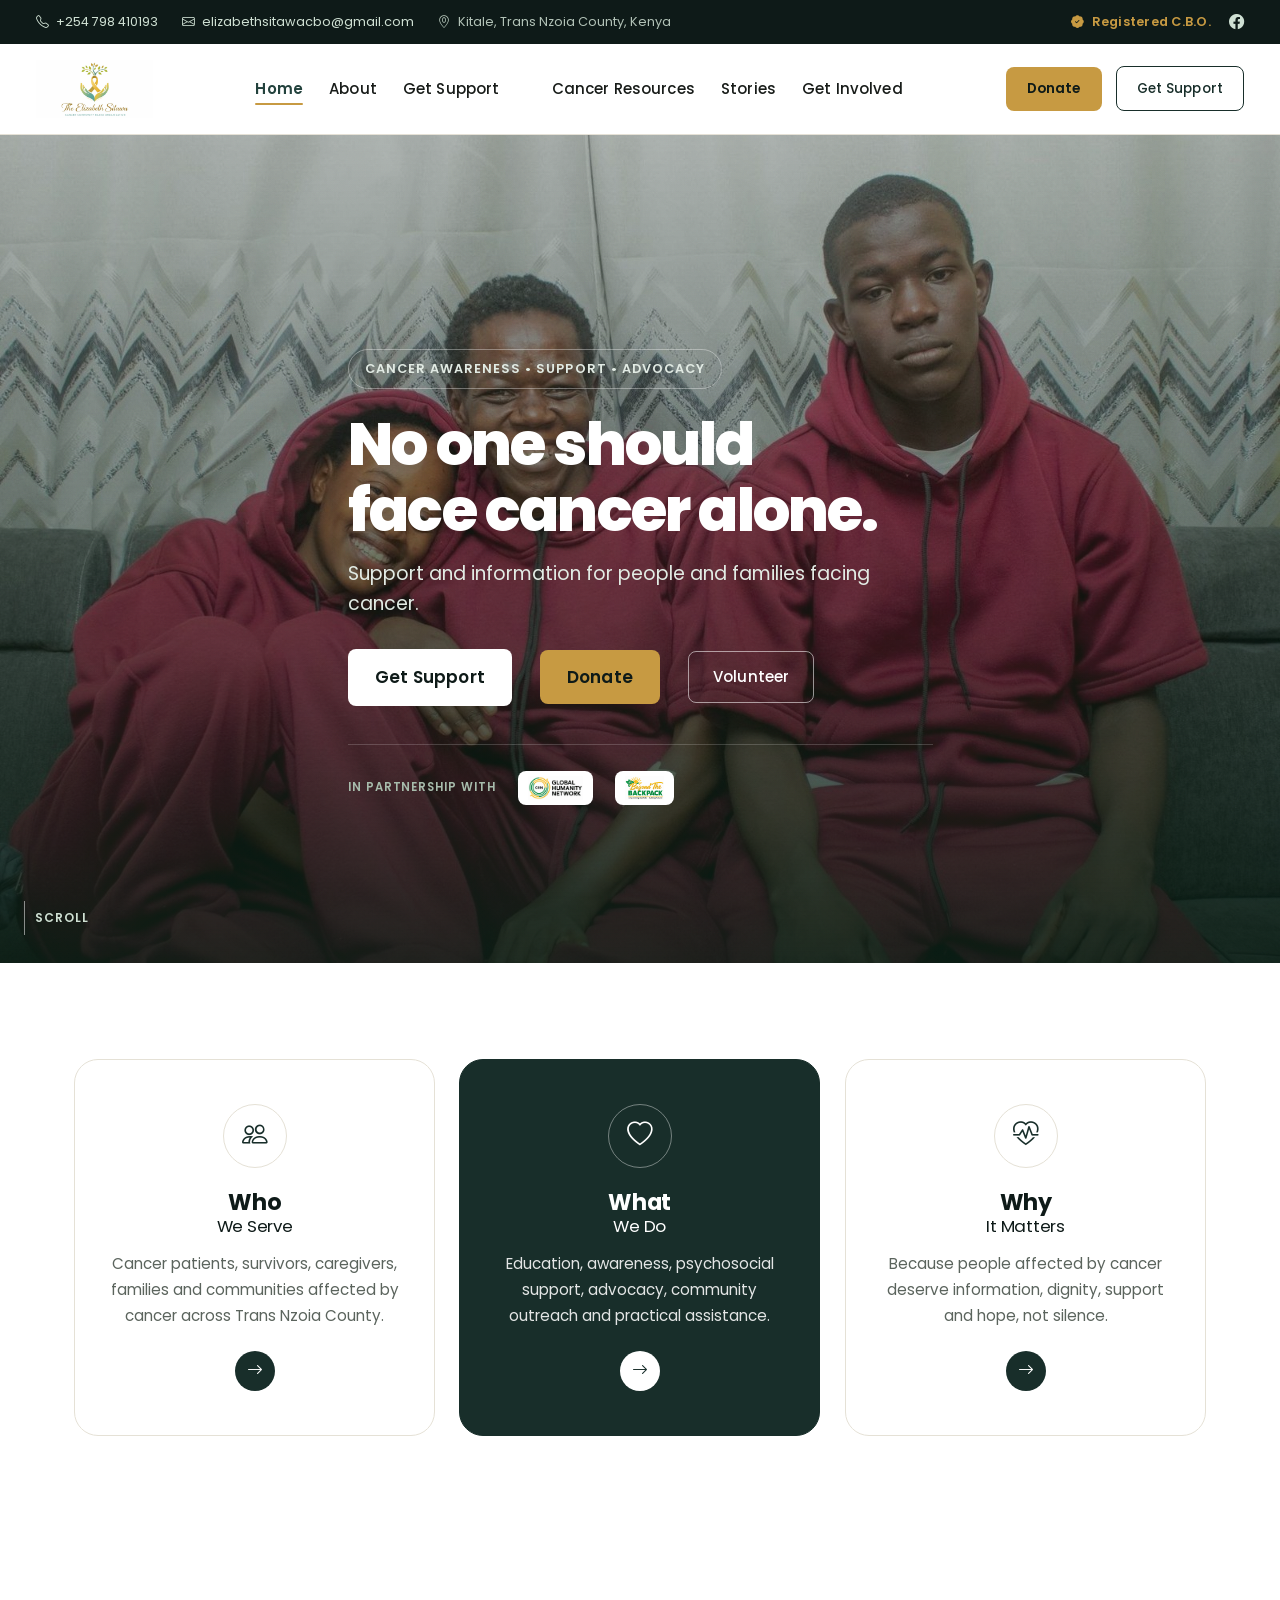
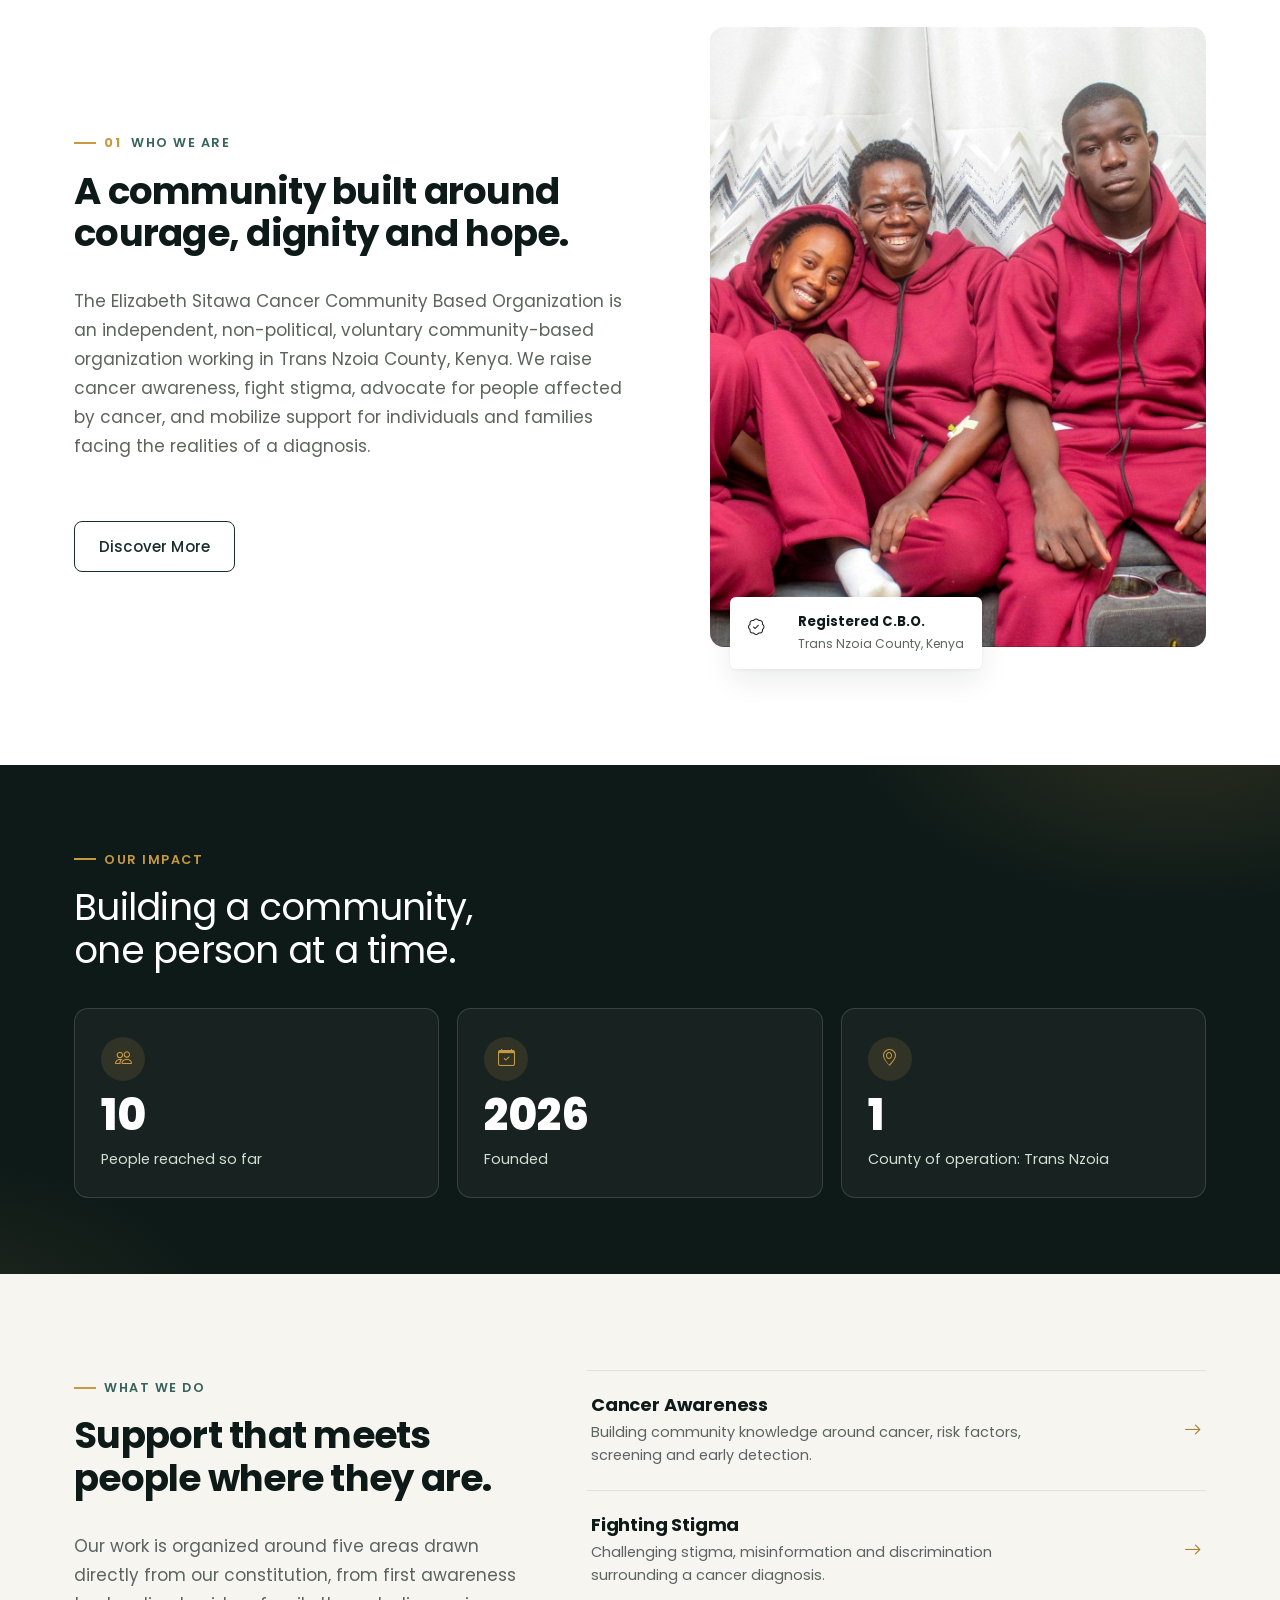
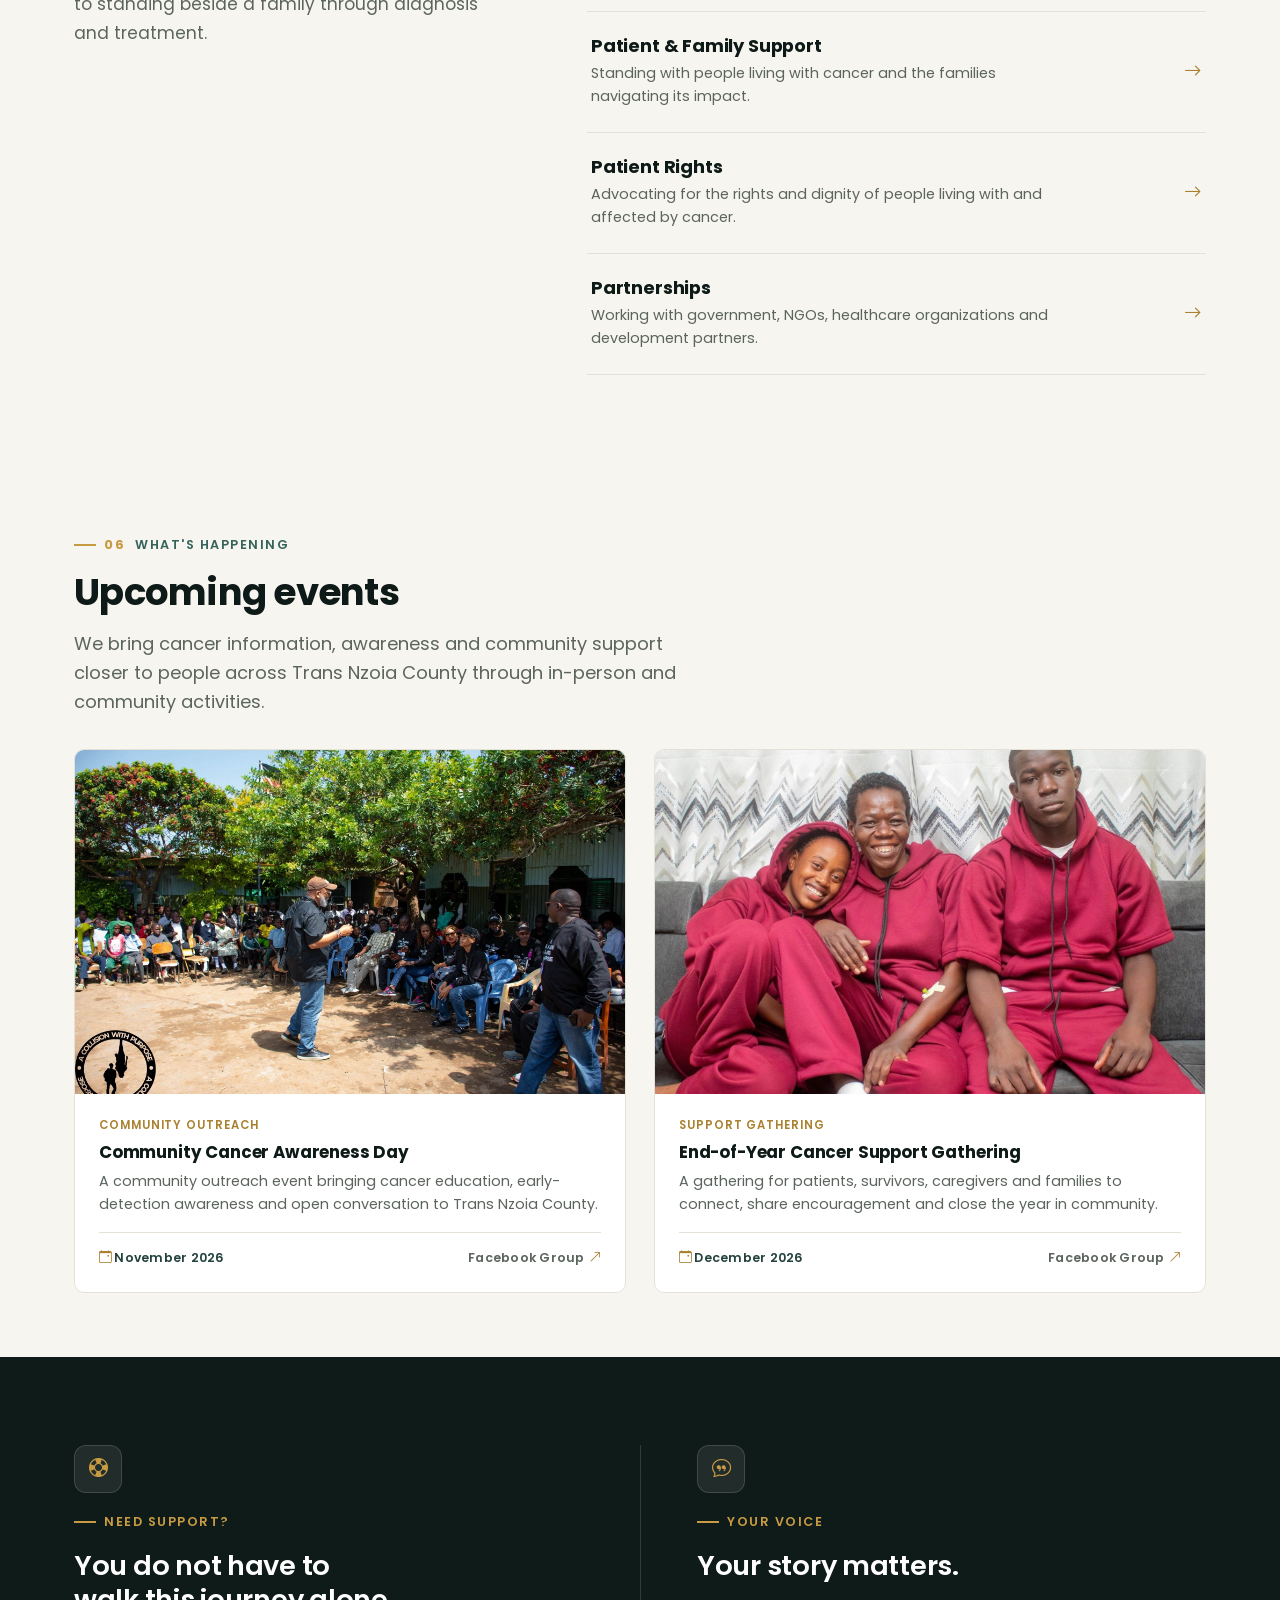
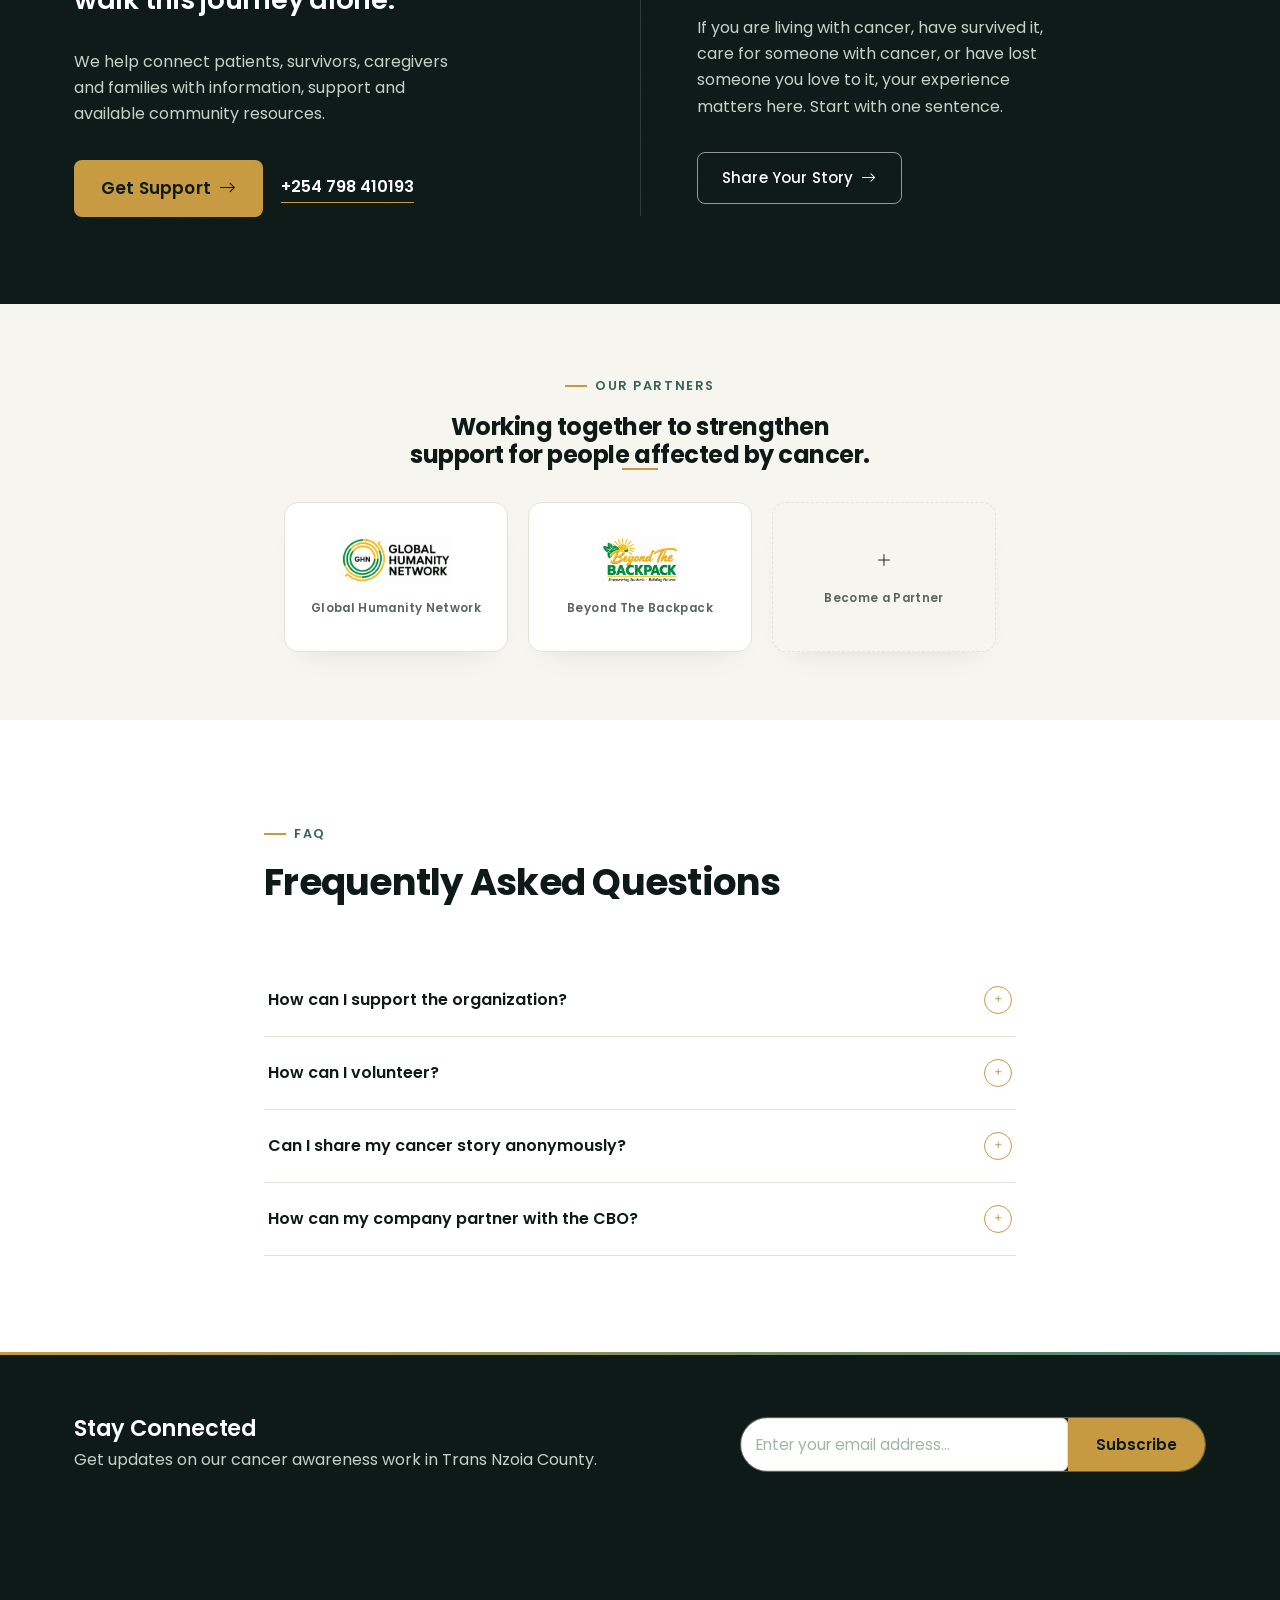
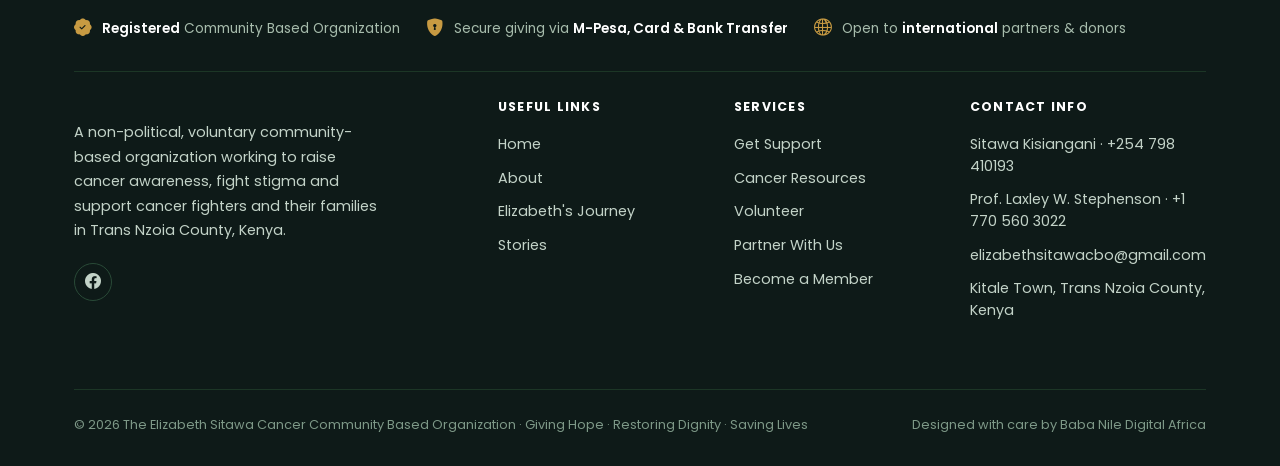
==== commit 580bcf55: "Update Elizabeth Sitawa website" ====
--- a/index.html
+++ b/index.html
@@ -3,40 +3,109 @@
 <head>
 <meta charset="UTF-8">
 <meta name="viewport" content="width=device-width, initial-scale=1.0">
-<title>Elizabeth Sitawa Cancer C.B.O. — No One Should Face Cancer Alone</title>
+<title>Elizabeth Sitawa Cancer C.B.O. | No One Should Face Cancer Alone</title>
 <meta name="description" content="Elizabeth Sitawa Cancer C.B.O. is a community-based organization in Trans Nzoia County, Kenya, raising cancer awareness, fighting stigma and standing with people and families affected by cancer.">
+<meta name="robots" content="index, follow">
+<meta name="author" content="The Elizabeth Sitawa Cancer Community Based Organization">
 <link rel="canonical" href="https://elizabethsitawacbo.org/">
+
+<!-- Open Graph / Facebook / WhatsApp -->
 <meta property="og:type" content="website">
+<meta property="og:site_name" content="Elizabeth Sitawa Cancer C.B.O.">
+<meta property="og:locale" content="en_US">
+<meta property="og:url" content="https://elizabethsitawacbo.org/">
 <meta property="og:title" content="Elizabeth Sitawa Cancer C.B.O.">
 <meta property="og:description" content="Raising cancer awareness, fighting stigma, and supporting cancer fighters and their families in Trans Nzoia County, Kenya.">
-<meta property="og:image" content="assets/graduation-honors.jpg">
+<meta property="og:image" content="https://elizabethsitawacbo.org/assets/family-couch.jpg">
+<meta property="og:image:width" content="1200">
+<meta property="og:image:height" content="630">
+<meta property="og:image:alt" content="Elizabeth Sitawa Cancer C.B.O.">
+
+<!-- Twitter -->
 <meta name="twitter:card" content="summary_large_image">
-<link rel="icon" href="assets/logo.png">
+<meta name="twitter:title" content="Elizabeth Sitawa Cancer C.B.O.">
+<meta name="twitter:description" content="Raising cancer awareness, fighting stigma, and supporting cancer fighters and their families in Trans Nzoia County, Kenya.">
+<meta name="twitter:image" content="https://elizabethsitawacbo.org/assets/family-couch.jpg">
+
+<!-- Favicons -->
+<link rel="icon" href="assets/favicon/favicon.ico" sizes="any">
+<link rel="icon" type="image/png" sizes="32x32" href="assets/favicon/favicon-32x32.png">
+<link rel="icon" type="image/png" sizes="16x16" href="assets/favicon/favicon-16x16.png">
+<link rel="apple-touch-icon" sizes="180x180" href="assets/favicon/apple-touch-icon.png">
+<link rel="manifest" href="assets/favicon/site.webmanifest">
+<meta name="theme-color" content="#0a1e15">
 <link rel="preconnect" href="https://fonts.googleapis.com">
 <link rel="preconnect" href="https://fonts.gstatic.com" crossorigin>
 <link href="https://fonts.googleapis.com/css2?family=Poppins:wght@400;500;600;700;800&display=swap" rel="stylesheet">
 <link rel="stylesheet" href="https://cdn.jsdelivr.net/npm/bootstrap-icons@1.11.3/font/bootstrap-icons.css">
 <link rel="stylesheet" href="css/style.css">
+<script type="application/ld+json">
+{
+  "@context": "https://schema.org",
+  "@type": "NGO",
+  "name": "The Elizabeth Sitawa Cancer Community Based Organization",
+  "alternateName": "Elizabeth Sitawa Cancer C.B.O.",
+  "url": "https://elizabethsitawacbo.org/",
+  "logo": "https://elizabethsitawacbo.org/assets/logo.png",
+  "image": "https://elizabethsitawacbo.org/assets/family-couch.jpg",
+  "description": "A community-based organization in Trans Nzoia County, Kenya, raising cancer awareness, fighting stigma and standing with people and families affected by cancer.",
+  "foundingDate": "2026",
+  "areaServed": {
+    "@type": "AdministrativeArea",
+    "name": "Trans Nzoia County, Kenya"
+  },
+  "address": {
+    "@type": "PostalAddress",
+    "addressLocality": "Kitale",
+    "addressRegion": "Trans Nzoia County",
+    "addressCountry": "KE"
+  },
+  "contactPoint": [{
+    "@type": "ContactPoint",
+    "telephone": "+254-798-410193",
+    "contactType": "customer support",
+    "email": "elizabethsitawacbo@gmail.com",
+    "areaServed": "KE"
+  }],
+  "sameAs": [
+    "https://web.facebook.com/groups/1571981966731530"
+  ]
+}
+</script>
 </head>
 <body>
 <a href="#main" class="skip-link">Skip to content</a>
 
+<div class="topbar">
+  <div class="container topbar-inner">
+    <div class="topbar-left">
+      <a href="tel:+254798410193"><i class="bi bi-telephone"></i> +254 798 410193</a>
+      <a href="mailto:elizabethsitawacbo@gmail.com"><i class="bi bi-envelope"></i> elizabethsitawacbo@gmail.com</a>
+      <span class="topbar-loc"><i class="bi bi-geo-alt"></i> Kitale, Trans Nzoia County, Kenya</span>
+    </div>
+    <div class="topbar-right">
+      <span class="topbar-badge"><i class="bi bi-patch-check-fill"></i> Registered C.B.O.</span>
+      <a href="https://web.facebook.com/groups/1571981966731530" target="_blank" rel="noopener" aria-label="Facebook Community Group"><i class="bi bi-facebook"></i></a>
+    </div>
+  </div>
+</div>
 <header class="site-header">
   <nav class="nav container" aria-label="Primary">
     <a href="index.html" class="nav-brand">
-      <img src="assets/logo.png" alt="Elizabeth Sitawa Cancer C.B.O." decoding="async">
+      <img src="assets/logo.png" alt="The Elizabeth Sitawa Cancer Community Based Organization" decoding="async">
     </a>
     <ul class="nav-links" id="nav-links">
       <li><a href="index.html" aria-current="page"><i class="bi bi-house"></i>Home</a></li>
       <li><a href="about.html"><i class="bi bi-info-circle"></i>About</a></li>
-      <li><a href="cancer-awareness.html"><i class="bi bi-heart-pulse"></i>Awareness</a></li>
-      <li><a href="journey.html"><i class="bi bi-compass"></i>Elizabeth's Journey</a></li>
+      <li><a href="get-support.html"><i class="bi bi-life-preserver"></i>Get Support</a></li><li><button type="button" class="nav-donate-link" data-open-donate><i class="bi bi-heart"></i>Donate</button></li>
+      <li><a href="cancer-awareness.html"><i class="bi bi-heart-pulse"></i>Cancer Resources</a></li>
       <li><a href="stories.html"><i class="bi bi-chat-square-heart"></i>Stories</a></li>
       <li><a href="get-involved.html"><i class="bi bi-people"></i>Get Involved</a></li>
-      <li class="nav-mobile-cta"><a href="get-involved.html#share-story" class="btn btn-gold">Share Your Story</a></li>
+      <li class="nav-mobile-cta"><a href="get-support.html#request" class="btn btn-line">Get Support</a></li>
     </ul>
     <div class="nav-cta">
-      <a href="get-involved.html#share-story" class="btn btn-gold">Share Your Story</a>
+      <button type="button" class="btn btn-gold" data-open-donate>Donate</button>
+      <a href="get-support.html#request" class="btn btn-line">Get Support</a>
       <button class="nav-toggle" aria-label="Open menu" aria-expanded="false" aria-controls="nav-links">
         <i class="bi bi-list"></i>
       </button>
@@ -48,17 +117,49 @@
 
   <!-- HERO -->
   <section class="hero">
-    <div class="hero-media" style="background-image:url('assets/graduation-honors.jpg'); background-position:center 15%;"></div>
+    <div class="hero-media" style="background-image:url('assets/family-couch.jpg'); background-position:center 22%;"></div>
     <div class="container hero-content reveal is-visible">
-      <span class="hero-tag"><i class="bi bi-geo-alt-fill"></i> Trans Nzoia County, Kenya</span>
+      <span class="hero-tag">Cancer Awareness &bull; Support &bull; Advocacy</span>
       <h1>No one should face cancer alone.</h1>
-      <p>Raising awareness, challenging stigma, and standing with people and families affected by cancer.</p>
+      <p>Support and information for people and families facing cancer.</p>
       <div class="hero-actions">
-        <a href="cancer-awareness.html" class="btn btn-gold">Learn About Cancer</a>
-        <a href="about.html" class="hero-link">Discover Our Story <i class="bi bi-arrow-right" aria-hidden="true"></i></a>
+        <a href="get-support.html" class="btn btn-white">Get Support</a>
+        <button type="button" class="btn btn-gold" data-open-donate>Donate</button>
+        <a href="get-involved.html#volunteer" class="btn btn-line-white">Volunteer</a>
+      </div>
+      <div class="hero-trustline">
+        <span>In partnership with</span>
+        <img src="assets/partner-ghn.png" alt="Global Humanity Network" loading="lazy" decoding="async">
+        <img src="assets/partner-beyond-backpack.png" alt="Beyond The Backpack" loading="lazy" decoding="async">
       </div>
     </div>
     <div class="hero-scroll"><span class="line"></span>Scroll</div>
+  </section>
+
+  <!-- WHO / WHAT / WHY -->
+  <section class="section">
+    <div class="container">
+      <div class="safi-grid">
+        <div class="safi-card reveal">
+          <div class="safi-icon"><i class="bi bi-people"></i></div>
+          <h3>Who<span>We Serve</span></h3>
+          <p>Cancer patients, survivors, caregivers, families and communities affected by cancer across Trans Nzoia County.</p>
+          <a href="about.html" class="safi-arrow" aria-label="Learn more about who we serve"><i class="bi bi-arrow-right"></i></a>
+        </div>
+        <div class="safi-card accent reveal" style="--reveal-delay:80ms;">
+          <div class="safi-icon"><i class="bi bi-heart"></i></div>
+          <h3>What<span>We Do</span></h3>
+          <p>Education, awareness, psychosocial support, advocacy, community outreach and practical assistance.</p>
+          <a href="cancer-awareness.html" class="safi-arrow" aria-label="Learn more about what we do"><i class="bi bi-arrow-right"></i></a>
+        </div>
+        <div class="safi-card reveal" style="--reveal-delay:160ms;">
+          <div class="safi-icon"><i class="bi bi-heart-pulse"></i></div>
+          <h3>Why<span>It Matters</span></h3>
+          <p>Because people affected by cancer deserve information, dignity, support and hope, not silence.</p>
+          <a href="get-support.html" class="safi-arrow" aria-label="Learn more about why it matters"><i class="bi bi-arrow-right"></i></a>
+        </div>
+      </div>
+    </div>
   </section>
 
   <!-- WHO WE ARE -->
@@ -68,7 +169,7 @@
         <div class="reveal-left">
           <span class="eyebrow"><span class="eyebrow-num">01</span> Who We Are</span>
           <h2 class="mt-1">A community built around courage, dignity and hope.</h2>
-          <p class="body-copy mt-2">Elizabeth Sitawa Cancer C.B.O. is an independent, non-political, voluntary community-based organization working in Trans Nzoia County, Kenya. We raise cancer awareness, fight stigma, advocate for people affected by cancer, and mobilize support for individuals and families facing the realities of a diagnosis.</p>
+          <p class="body-copy mt-2">The Elizabeth Sitawa Cancer Community Based Organization is an independent, non-political, voluntary community-based organization working in Trans Nzoia County, Kenya. We raise cancer awareness, fight stigma, advocate for people affected by cancer, and mobilize support for individuals and families facing the realities of a diagnosis.</p>
           <a href="about.html" class="btn btn-line mt-3">Discover More</a>
         </div>
         <div class="reveal-right" style="position:relative; margin-bottom:22px;">
@@ -79,189 +180,166 @@
           </div>
         </div>
       </div>
-      <div class="stat-row reveal" style="margin-top:44px;">
-        <div class="stat-cell"><div class="icon-badge"><i class="bi bi-geo-alt"></i></div><div class="num">Trans Nzoia</div><div class="lbl">County of operation</div></div>
-        <div class="stat-cell"><div class="icon-badge"><i class="bi bi-patch-check"></i></div><div class="num">Registered</div><div class="lbl">Community-Based Organization</div></div>
-        <div class="stat-cell"><div class="icon-badge"><i class="bi bi-people"></i></div><div class="num">Elected</div><div class="lbl">Executive Committee</div></div>
-        <div class="stat-cell"><div class="icon-badge"><i class="bi bi-heart"></i></div><div class="num">Founded on</div><div class="lbl">Elizabeth's own cancer journey</div></div>
+    </div>
+  </section>
+
+  <!-- IMPACT -->
+  <section class="impact-band">
+    <div class="container">
+      <span class="eyebrow">Our Impact</span>
+      <h2 class="mt-1">Building a community, one person at a time.</h2>
+      <div class="impact-row">
+        <div class="impact-cell"><div class="impact-icon"><i class="bi bi-people"></i></div><div class="impact-num">10</div><div class="impact-lbl">People reached so far</div></div>
+        <div class="impact-cell"><div class="impact-icon"><i class="bi bi-calendar-check"></i></div><div class="impact-num">2026</div><div class="impact-lbl">Founded</div></div>
+        <div class="impact-cell"><div class="impact-icon"><i class="bi bi-geo-alt"></i></div><div class="impact-num">1</div><div class="impact-lbl">County of operation: Trans Nzoia</div></div>
       </div>
     </div>
   </section>
 
   <!-- WHAT WE DO -->
-  <section class="section section--cream" style="position:relative; overflow:hidden;">
-    <span class="bg-word" aria-hidden="true" style="left:-0.05em; top:-0.08em;">AWARENESS</span>
-    <div class="container" style="position:relative; z-index:1;">
-      <span class="eyebrow"><span class="eyebrow-num">02</span> What We Do</span>
-      <h2 class="mt-1" style="max-width:26ch;">We work with communities to face cancer with knowledge, not silence.</h2>
-      <p class="lede mt-1">Our work is organized around six areas drawn directly from our constitution.</p>
-      <div class="pillar-grid bento">
-        <div class="pillar reveal">
-          <div class="icon-badge"><i class="bi bi-book"></i></div>
-          <h3>Cancer Awareness</h3>
-          <p>Building community knowledge around cancer, risk factors, screening and early detection.</p>
-          <div class="fig">Ongoing across Trans Nzoia County</div>
-        </div>
-        <div class="pillar reveal" style="--reveal-delay:80ms;">
-          <div class="icon-badge"><i class="bi bi-chat-heart"></i></div>
-          <h3>Fighting Stigma</h3>
-          <p>Challenging stigma, misinformation and discrimination surrounding a cancer diagnosis.</p>
-          <div class="fig">Community outreach &amp; conversation</div>
-        </div>
-        <div class="pillar reveal" style="--reveal-delay:160ms;">
-          <div class="icon-badge"><i class="bi bi-people"></i></div>
-          <h3>Patient &amp; Family Support</h3>
-          <p>Standing with people living with cancer and the families navigating its impact.</p>
-          <div class="fig">Direct support &amp; referral</div>
-        </div>
-        <div class="pillar reveal" style="--reveal-delay:0ms;">
-          <div class="icon-badge"><i class="bi bi-shield-check"></i></div>
-          <h3>Patient Rights</h3>
-          <p>Advocating for the rights and dignity of people living with and affected by cancer.</p>
-          <div class="fig">Advocacy &amp; representation</div>
-        </div>
-        <div class="pillar reveal" style="--reveal-delay:80ms;">
-          <div class="icon-badge"><i class="bi bi-mortarboard"></i></div>
-          <h3>Career Awareness</h3>
-          <p>Building awareness and opportunity tied to community empowerment.</p>
-          <div class="fig">Community empowerment</div>
-        </div>
-        <div class="pillar reveal" style="--reveal-delay:160ms;">
-          <div class="icon-badge"><i class="bi bi-diagram-3"></i></div>
-          <h3>Partnerships</h3>
-          <p>Working with government, NGOs, healthcare organizations and development partners.</p>
-          <div class="fig">Government &amp; institutional ties</div>
-        </div>
-      </div>
-    </div>
-  </section>
-
-  <!-- ELIZABETH'S JOURNEY -->
-  <section class="section section--dark">
-    <div class="container grid-2">
-      <img class="reveal-left" src="assets/hospital-blue-gown.jpg" alt="Elizabeth Sitawa sitting on a hospital bed during her cancer treatment" style="border-radius:var(--radius-m);" loading="lazy" decoding="async">
-      <div class="reveal-right">
-        <span class="eyebrow"><span class="eyebrow-num">03</span> Elizabeth's Journey</span>
-        <h2 class="mt-1">One journey. One voice. A reason to speak.</h2>
-        <p class="body-copy mt-2">Elizabeth Sitawa's own cancer journey is the reason this organization exists. Her diagnosis, treatment and recovery convinced her that no one should walk this path in silence — and that speaking openly about cancer can change how a whole community responds to it.</p>
-        <a href="journey.html" class="btn btn-line-white mt-3">Read Elizabeth's Story</a>
-      </div>
-    </div>
-  </section>
-
-  <!-- OUR FOCUS / CAUSE CARDS -->
-  <section class="section">
-    <div class="container">
-      <span class="eyebrow"><span class="eyebrow-num">04</span> Our Focus</span>
-      <h2 class="mt-1">Where our energy goes.</h2>
-      <div class="cause-grid mt-3">
-        <div class="cause-card reveal">
-          <img src="assets/clinic-portrait.jpg" alt="Elizabeth Sitawa smiling in a clinic waiting area" loading="lazy" decoding="async">
-          <div class="cause-card-body">
-            <h3>Cancer Awareness</h3>
-            <p>Helping communities understand cancer, risk factors, screening and early detection.</p>
-            <div class="cause-foot">
-              <a href="cancer-awareness.html" class="text-link">Learn More</a>
-              <a href="cancer-awareness.html" class="arrow-link" aria-hidden="true" tabindex="-1"><i class="bi bi-arrow-up-right"></i></a>
-            </div>
-          </div>
-        </div>
-        <div class="cause-card reveal" style="--reveal-delay:80ms;">
-          <img src="assets/hospital-visit.jpg" alt="A supporter visiting a cancer patient in hospital" loading="lazy" decoding="async">
-          <div class="cause-card-body">
-            <h3>Patient &amp; Family Support</h3>
-            <p>Standing with people living with cancer and the families navigating its impact.</p>
-            <div class="cause-foot">
-              <a href="stories.html" class="text-link">Learn More</a>
-              <a href="stories.html" class="arrow-link" aria-hidden="true" tabindex="-1"><i class="bi bi-arrow-up-right"></i></a>
-            </div>
-          </div>
-        </div>
-        <div class="cause-card reveal" style="--reveal-delay:160ms;">
-          <img src="assets/outreach-hoodies.jpg" alt="Community outreach team during an awareness event" loading="lazy" decoding="async">
-          <div class="cause-card-body">
-            <h3>Advocacy &amp; Partnerships</h3>
-            <p>Working with government, healthcare and development partners to strengthen support.</p>
-            <div class="cause-foot">
-              <a href="get-involved.html#partner" class="text-link">Learn More</a>
-              <a href="get-involved.html#partner" class="arrow-link" aria-hidden="true" tabindex="-1"><i class="bi bi-arrow-up-right"></i></a>
-            </div>
-          </div>
-        </div>
-      </div>
-    </div>
-  </section>
-
-  <!-- OUR VISION — photo + overlapping quote card -->
-  <section class="vision-section">
-    <span class="bg-word" aria-hidden="true">VISION</span>
-    <div class="container">
-      <div class="vision-grid">
-        <div class="vision-card reveal-left">
-          <svg class="squiggle" width="52" height="20" viewBox="0 0 52 20" fill="none" aria-hidden="true">
-            <path d="M2 14C7 4 13 4 18 14C23 24 29 24 34 14C39 4 45 4 50 14" stroke="currentColor" stroke-width="3" stroke-linecap="round"/>
-          </svg>
-          <span class="eyebrow"><span class="eyebrow-num">05</span> Our Vision</span>
-          <h2 class="vision-quote">"To have a society respecting and taking care of cancer fighters."</h2>
-          <p class="vision-copy">Every program we run — from awareness campaigns to patient and family support — moves us toward this vision for Trans Nzoia County.</p>
-          <cite class="vision-cite">— Elizabeth Sitawa, Founder</cite>
-          <a href="journey.html" class="btn btn-gold mt-2">Read Elizabeth's Story</a>
-        </div>
-        <div class="vision-photo reveal-right">
-          <img src="assets/hospital-portrait.jpg" alt="Elizabeth Sitawa smiling during treatment" loading="lazy" decoding="async">
-        </div>
-      </div>
-    </div>
-  </section>
-
-  <!-- YOUR STORY MATTERS -->
-  <section class="section">
-    <div class="container">
-      <div class="voice-card reveal-scale" style="max-width:760px; margin:0 auto;">
-        <span class="eyebrow center" style="justify-content:center;">Your Voice</span>
-        <h2 class="mt-1">Your story matters.</h2>
-        <p class="lede center mt-1" style="margin-left:auto; margin-right:auto;">If you are living with cancer, have survived it, care for someone with cancer, or have lost someone you love to it — your experience matters here. You don't have to tell the whole story today. Start with one sentence.</p>
-        <a href="get-involved.html#share-story" class="btn btn-gold mt-2">Share Your Story</a>
-      </div>
-    </div>
-  </section>
-
-  <!-- STORIES & VOICES PREVIEW -->
   <section class="section section--cream">
     <div class="container">
-      <span class="eyebrow"><span class="eyebrow-num">06</span> Stories &amp; Voices</span>
-      <h2 class="mt-1">Real Voices, Real Journeys</h2>
-      <div class="story-grid mt-3">
-        <div class="story-card reveal">
-          <img src="assets/hospital-blue-gown.jpg" alt="Elizabeth Sitawa during treatment" loading="lazy" decoding="async">
-          <div class="story-card-body">
-            <div class="story-meta">Elizabeth's Voice</div>
-            <h3>Why I chose to speak about my diagnosis</h3>
-            <p>Elizabeth reflects on sharing her cancer journey publicly.</p>
-            <a href="journey.html" class="text-link mt-1" style="display:inline-block; font-size:.85rem; margin-top:14px;">Read the story</a>
-          </div>
-        </div>
-        <div class="story-card reveal" style="--reveal-delay:80ms;">
-          <img src="assets/hospital-visit.jpg" alt="A family member visiting a loved one in hospital" loading="lazy" decoding="async">
-          <div class="story-card-body">
-            <div class="story-meta">Caregivers</div>
-            <h3>Showing up, even without the right words</h3>
-            <p>Caregivers carry the journey too — often quietly.</p>
-            <a href="stories.html" class="text-link mt-1" style="display:inline-block; font-size:.85rem; margin-top:14px;">Read the story</a>
-          </div>
-        </div>
-        <div class="story-card reveal" style="--reveal-delay:160ms;">
-          <img src="assets/outreach-hoodies.jpg" alt="Community outreach team wearing branded hoodies" loading="lazy" decoding="async">
-          <div class="story-card-body">
-            <div class="story-meta">Community</div>
-            <h3>Conversations that replace fear with knowledge</h3>
-            <p>Outreach activities creating space for stigma-free conversation.</p>
-            <a href="stories.html" class="text-link mt-1" style="display:inline-block; font-size:.85rem; margin-top:14px;">Read the story</a>
-          </div>
-        </div>
-      </div>
-    </div>
-  </section>
+      <div class="service-split">
+        <div class="service-intro">
+          <span class="eyebrow">What We Do</span>
+          <h2 class="mt-1">Support that meets people where they are.</h2>
+          <p class="body-copy mt-2">Our work is organized around five areas drawn directly from our constitution, from first awareness to standing beside a family through diagnosis and treatment.</p>
+        </div>
+        <div class="service-list">
+          <a href="cancer-awareness.html" class="service-row reveal">
+            <div><h3>Cancer Awareness</h3><p>Building community knowledge around cancer, risk factors, screening and early detection.</p></div>
+            <i class="bi bi-arrow-right" aria-hidden="true"></i>
+          </a>
+          <a href="stories.html" class="service-row reveal" style="--reveal-delay:60ms;">
+            <div><h3>Fighting Stigma</h3><p>Challenging stigma, misinformation and discrimination surrounding a cancer diagnosis.</p></div>
+            <i class="bi bi-arrow-right" aria-hidden="true"></i>
+          </a>
+          <a href="get-support.html" class="service-row reveal" style="--reveal-delay:120ms;">
+            <div><h3>Patient &amp; Family Support</h3><p>Standing with people living with cancer and the families navigating its impact.</p></div>
+            <i class="bi bi-arrow-right" aria-hidden="true"></i>
+          </a>
+          <a href="get-support.html" class="service-row reveal" style="--reveal-delay:180ms;">
+            <div><h3>Patient Rights</h3><p>Advocating for the rights and dignity of people living with and affected by cancer.</p></div>
+            <i class="bi bi-arrow-right" aria-hidden="true"></i>
+          </a>
+          <a href="get-involved.html#partner" class="service-row reveal" style="--reveal-delay:240ms;">
+            <div><h3>Partnerships</h3><p>Working with government, NGOs, healthcare organizations and development partners.</p></div>
+            <i class="bi bi-arrow-right" aria-hidden="true"></i>
+          </a>
+        </div>
+      </div>
+    </div>
+  </section>
+
+  <!-- UPCOMING EVENTS -->
+  <section class="section section--cream section--events-tight">
+    <div class="container">
+      <span class="eyebrow"><span class="eyebrow-num">06</span> What's Happening</span>
+      <h2 class="mt-1">Upcoming events</h2>
+      <p class="lede mt-1">We bring cancer information, awareness and community support closer to people across Trans Nzoia County through in-person and community activities.</p>
+
+      <!--
+        EVENT DATA STRUCTURE | add real, confirmed events as one .event-card per event,
+        placed inside #events-list. Example markup:
+
+        <article class="event-card reveal">
+          <div class="event-card-image"><img src="assets/your-photo.jpg" alt="Description of the photo" loading="lazy" decoding="async"></div>
+          <div class="event-card-body">
+            <span class="event-card-category">Category</span>
+            <h3>Event title</h3>
+            <p>Short description of the event.</p>
+            <div class="event-meta">
+              <span><i class="bi bi-calendar-event"></i> Month Year</span>
+              <a href="#">View event <i class="bi bi-arrow-up-right"></i></a>
+            </div>
+          </div>
+        </article>
+      -->
+      <div id="events-list" class="events-list">
+        <article class="event-card reveal">
+          <div class="event-card-image">
+            <img src="assets/outreach-purpose-day.jpg" alt="Community outreach event bringing cancer awareness education to a local school in Trans Nzoia County" loading="lazy" decoding="async">
+          </div>
+          <div class="event-card-body">
+            <span class="event-card-category">Community Outreach</span>
+            <h3>Community Cancer Awareness Day</h3>
+            <p>A community outreach event bringing cancer education, early-detection awareness and open conversation to Trans Nzoia County.</p>
+            <div class="event-meta">
+              <span><i class="bi bi-calendar-event"></i> November 2026</span>
+              <a href="https://web.facebook.com/groups/1571981966731530" target="_blank" rel="noopener">Facebook Group <i class="bi bi-arrow-up-right"></i></a>
+            </div>
+          </div>
+        </article>
+        <article class="event-card reveal" style="--reveal-delay:80ms;">
+          <div class="event-card-image">
+            <img src="assets/family-couch.jpg" alt="A family sitting together in support of cancer patients and survivors" loading="lazy" decoding="async">
+          </div>
+          <div class="event-card-body">
+            <span class="event-card-category">Support Gathering</span>
+            <h3>End-of-Year Cancer Support Gathering</h3>
+            <p>A gathering for patients, survivors, caregivers and families to connect, share encouragement and close the year in community.</p>
+            <div class="event-meta">
+              <span><i class="bi bi-calendar-event"></i> December 2026</span>
+              <a href="https://web.facebook.com/groups/1571981966731530" target="_blank" rel="noopener">Facebook Group <i class="bi bi-arrow-up-right"></i></a>
+            </div>
+          </div>
+        </article>
+      </div>
+    </div>
+  </section>
+
+  <!-- NEED SUPPORT + YOUR VOICE -->
+  <section class="section section--dark section--dual-cta">
+    <div class="container">
+      <div class="dual-cta-grid">
+        <div class="dual-cta-col reveal-left">
+          <div class="dual-cta-icon"><i class="bi bi-life-preserver"></i></div>
+          <span class="eyebrow">Need Support?</span>
+          <h3 class="mt-1">You do not have to walk this journey alone.</h3>
+          <p class="mt-2">We help connect patients, survivors, caregivers and families with information, support and available community resources.</p>
+          <div class="dual-cta-actions mt-2">
+            <a href="get-support.html" class="btn btn-gold">Get Support <i class="bi bi-arrow-right" aria-hidden="true"></i></a>
+            <a href="tel:+254798410193" class="text-link-white">+254 798 410193</a>
+          </div>
+        </div>
+        <div class="dual-cta-divider" aria-hidden="true"></div>
+        <div class="dual-cta-col reveal-right">
+          <div class="dual-cta-icon"><i class="bi bi-chat-quote"></i></div>
+          <span class="eyebrow">Your Voice</span>
+          <h3 class="mt-1">Your story matters.</h3>
+          <p class="mt-2">If you are living with cancer, have survived it, care for someone with cancer, or have lost someone you love to it, your experience matters here. Start with one sentence.</p>
+          <div class="dual-cta-actions mt-2">
+            <a href="get-involved.html#share-story" class="btn btn-line-white">Share Your Story <i class="bi bi-arrow-right" aria-hidden="true"></i></a>
+          </div>
+        </div>
+      </div>
+    </div>
+  </section>
+
+
+  <!-- OUR PARTNERS -->
+  <section class="section section--partners">
+    <div class="container" style="max-width:760px; text-align:center;">
+      <span class="eyebrow center" style="justify-content:center;">Our Partners</span>
+      <h2 class="partners-heading mt-1">Working together to strengthen support for people affected by cancer.</h2>
+      <div class="partner-divider mt-2"></div>
+      <div class="partner-wall">
+        <a class="partner-badge" href="https://web.facebook.com/globalhumanitynetwork" target="_blank" rel="noopener">
+          <img src="assets/partner-ghn.png" alt="Global Humanity Network" loading="lazy" decoding="async">
+          <span class="partner-badge-caption">Global Humanity Network</span>
+        </a>
+        <a class="partner-badge" href="get-involved.html#partner">
+          <img src="assets/partner-beyond-backpack.png" alt="Beyond The Backpack: Empowering Students, Building Futures" loading="lazy" decoding="async">
+          <span class="partner-badge-caption">Beyond The Backpack</span>
+        </a>
+        <a class="partner-badge partner-badge--cta" href="get-involved.html#partner">
+          <div class="icon-badge"><i class="bi bi-plus-lg"></i></div>
+          <span class="partner-badge-caption">Become a Partner</span>
+        </a>
+      </div>
+    </div>
+  </section>
+
 
   <!-- FAQ -->
   <section class="section">
@@ -275,7 +353,7 @@
         </div>
         <div class="acc-item">
           <button class="acc-trigger" aria-expanded="false">How can I volunteer? <span class="acc-icon"><i class="bi bi-plus"></i></span></button>
-          <div class="acc-panel"><p>We welcome volunteers for awareness activities and community outreach across Trans Nzoia County — no medical background required.</p></div>
+          <div class="acc-panel"><p>We welcome volunteers for awareness activities and community outreach across Trans Nzoia County. No medical background required.</p></div>
         </div>
         <div class="acc-item">
           <button class="acc-trigger" aria-expanded="false">Can I share my cancer story anonymously? <span class="acc-icon"><i class="bi bi-plus"></i></span></button>
@@ -283,7 +361,7 @@
         </div>
         <div class="acc-item">
           <button class="acc-trigger" aria-expanded="false">How can my company partner with the CBO? <span class="acc-icon"><i class="bi bi-plus"></i></span></button>
-          <div class="acc-panel"><p>Reach out through our contact form — we work with government, healthcare providers, NGOs and companies who share our vision.</p></div>
+          <div class="acc-panel"><p>Reach out through our contact form. We work with government, healthcare providers, NGOs and companies who share our vision.</p></div>
         </div>
       </div>
     </div>
@@ -306,17 +384,20 @@
 
 <footer class="site-footer">
   <div class="container">
+    <div class="footer-trust">
+      <div class="footer-trust-item"><i class="bi bi-patch-check-fill"></i><span><strong>Registered</strong> Community Based Organization</span></div>
+      <div class="footer-trust-item"><i class="bi bi-shield-lock-fill"></i><span>Secure giving via <strong>M-Pesa, Card &amp; Bank Transfer</strong></span></div>
+      <div class="footer-trust-item"><i class="bi bi-globe2"></i><span>Open to <strong>international</strong> partners &amp; donors</span></div>
+    </div>
     <div class="footer-grid">
       <div>
         <div class="footer-brand">
-          <img src="assets/logo.png" alt="Elizabeth Sitawa Cancer C.B.O. logo" decoding="async">
+          <span class="footer-logo-badge"><img src="assets/logo.png" alt="The Elizabeth Sitawa Cancer Community Based Organization" decoding="async"></span>
           <span>Elizabeth Sitawa Cancer C.B.O.</span>
         </div>
         <p style="max-width:34ch; font-size:.9rem;">A non-political, voluntary community-based organization working to raise cancer awareness, fight stigma and support cancer fighters and their families in Trans Nzoia County, Kenya.</p>
         <div class="footer-social">
-          <a href="#" aria-label="Facebook"><i class="bi bi-facebook"></i></a>
-          <a href="#" aria-label="Instagram"><i class="bi bi-instagram"></i></a>
-          <a href="#" aria-label="X (Twitter)"><i class="bi bi-twitter-x"></i></a>
+          <a href="https://web.facebook.com/groups/1571981966731530" target="_blank" rel="noopener" aria-label="Facebook Community Group"><i class="bi bi-facebook"></i></a>
         </div>
       </div>
       <div class="footer-col">
@@ -331,7 +412,8 @@
       <div class="footer-col">
         <h4>Services</h4>
         <ul>
-          <li><a href="cancer-awareness.html">Cancer Awareness</a></li>
+          <li><a href="get-support.html">Get Support</a></li>
+          <li><a href="cancer-awareness.html">Cancer Resources</a></li>
           <li><a href="get-involved.html#volunteer">Volunteer</a></li>
           <li><a href="get-involved.html#partner">Partner With Us</a></li>
           <li><a href="get-involved.html#membership">Become a Member</a></li>
@@ -340,19 +422,159 @@
       <div class="footer-col">
         <h4>Contact Info</h4>
         <ul>
+          <li><a href="tel:+254798410193">Sitawa Kisiangani &middot; +254 798 410193</a></li>
+          <li><a href="tel:+17705603022">Prof. Laxley W. Stephenson &middot; +1 770 560 3022</a></li>
+          <li><a href="mailto:elizabethsitawacbo@gmail.com">elizabethsitawacbo@gmail.com</a></li>
           <li>Kitale Town, Trans Nzoia County, Kenya</li>
-          <li>P.O. Box 242, Kitale</li>
-          <li><a href="mailto:elizabethsitawacbo@gmail.com">elizabethsitawacbo@gmail.com</a></li>
         </ul>
       </div>
     </div>
     <div class="footer-bottom">
-      <span>&copy; 2026 Elizabeth Sitawa Cancer C.B.O. — "A society respecting and taking care of cancer fighters."</span>
+      <span>&copy; 2026 The Elizabeth Sitawa Cancer Community Based Organization · Giving Hope · Restoring Dignity · Saving Lives</span>
       <span>Designed with care by Baba Nile Digital Africa</span>
     </div>
   </div>
 </footer>
 
+<div class="donate-overlay" id="donate-overlay">
+  <div class="donate-modal" role="dialog" aria-modal="true" aria-labelledby="donate-title">
+    <button type="button" class="donate-close" id="donate-close" aria-label="Close donation dialog"><i class="bi bi-x-lg"></i></button>
+    <div class="donate-grid">
+
+      <div class="donate-side">
+        <img class="donate-side-img" src="assets/hospital-portrait.jpg" alt="A supporter visiting a cancer patient in hospital" loading="lazy" decoding="async">
+        <div class="donate-side-body">
+          <img class="donate-side-logo" src="assets/logo.png" alt="The Elizabeth Sitawa Cancer Community Based Organization">
+          <h4>Support Someone Through Their Cancer Journey</h4>
+          <p>Your gift helps provide education, awareness, advocacy and practical support to people and families affected by cancer in Trans Nzoia County.</p>
+          <span class="donate-side-tagline">Giving Hope &middot; Restoring Dignity &middot; Saving Lives</span>
+        </div>
+      </div>
+
+      <div class="donate-form-side">
+
+        <div class="donate-progress" aria-hidden="true"><div class="donate-progress-bar" id="donate-progress-bar"></div></div>
+
+        <!-- STEP 1: amount, frequency, purpose, payment method -->
+        <div id="donate-step-1">
+          <h3 id="donate-title">Give Today</h3>
+          <div class="donate-step-scroll">
+
+          <span class="donate-field-label" style="margin-top:0;">Frequency</span>
+          <div class="freq-toggle">
+            <button type="button" class="freq-btn active" data-freq="One-time">Give once</button>
+            <button type="button" class="freq-btn" data-freq="Monthly"><i class="bi bi-heart-fill"></i> Monthly</button>
+          </div>
+
+          <span class="donate-field-label">Amount</span>
+          <div class="amount-grid" id="amount-grid"></div>
+          <div class="amount-display" id="amount-display-wrap">
+            <input type="text" inputmode="decimal" id="amount-custom" placeholder="Enter amount" aria-describedby="err-amount">
+            <select id="currency-select" aria-label="Currency">
+              <option value="KES" data-symbol="KES ">KES</option>
+              <option value="USD" data-symbol="$">USD</option>
+              <option value="GBP" data-symbol="&pound;">GBP</option>
+              <option value="EUR" data-symbol="&euro;">EUR</option>
+            </select>
+          </div>
+          <span class="field-error" id="err-amount"></span>
+
+          <span class="donate-field-label">What would you like to support?</span>
+          <select class="donate-select" id="donate-purpose">
+            <option>Where the need is greatest</option>
+            <option>Sponsor a patient</option>
+            <option>Support transportation</option>
+            <option>Provide nutrition assistance</option>
+            <option>Support community screening</option>
+            <option>Support caregiver services</option>
+            <option>Sponsor an awareness event</option>
+          </select>
+
+          <span class="donate-field-label">Payment method</span>
+          <div class="payment-methods" role="group" aria-label="Choose payment method">
+            <button type="button" class="payment-method active" data-method="M-Pesa">
+              <i class="bi bi-phone"></i>
+              <span><strong>M-Pesa</strong><small>Mobile money</small></span>
+            </button>
+            <button type="button" class="payment-method" data-method="Card">
+              <i class="bi bi-credit-card"></i>
+              <span><strong>Card</strong><small>Visa / Mastercard</small></span>
+            </button>
+            <button type="button" class="payment-method" data-method="Bank Transfer">
+              <i class="bi bi-bank"></i>
+              <span><strong>Bank Transfer</strong><small>Direct contribution</small></span>
+            </button>
+          </div>
+
+          <div class="check-row mt-2">
+            <input type="checkbox" id="donate-dedicate">
+            <label for="donate-dedicate" style="font-weight:400;">Dedicate this donation</label>
+          </div>
+          <input type="text" id="donate-honoree" class="donate-honoree-input" placeholder="Honoree full name" hidden>
+
+          </div>
+          <div class="donate-actions">
+            <button type="button" class="btn btn-dark" id="donate-step1-continue">Continue <i class="bi bi-arrow-right" aria-hidden="true"></i></button>
+          </div>
+        </div>
+
+        <!-- STEP 2: donor details -->
+        <div id="donate-step-2" hidden>
+          <button type="button" class="donate-back-link" id="donate-back-1"><i class="bi bi-arrow-left"></i> Back</button>
+          <h3>Enter your details</h3>
+          <div class="donate-step-scroll">
+
+          <div class="form-grid" style="gap:14px;">
+            <div class="field">
+              <label for="donor-first">First name</label>
+              <input type="text" id="donor-first" autocomplete="given-name" aria-describedby="err-donor-first">
+              <span class="field-error" id="err-donor-first"></span>
+            </div>
+            <div class="field">
+              <label for="donor-last">Last name</label>
+              <input type="text" id="donor-last" autocomplete="family-name" aria-describedby="err-donor-last">
+              <span class="field-error" id="err-donor-last"></span>
+            </div>
+            <div class="field full">
+              <label for="donor-email">Email address</label>
+              <input type="email" id="donor-email" autocomplete="email" aria-describedby="err-donor-email">
+              <span class="field-error" id="err-donor-email"></span>
+            </div>
+            <div class="field full"><label for="donor-phone">Phone <span class="hint">Optional</span></label><input type="tel" id="donor-phone" autocomplete="tel"></div>
+          </div>
+          <div class="check-row mt-2"><input type="checkbox" id="donor-org"><label for="donor-org" style="font-weight:400;">Donate as an organization</label></div>
+          <input type="text" id="donor-org-name" class="donate-honoree-input" placeholder="Organization name" hidden>
+          <div class="check-row"><input type="checkbox" id="donor-anon"><label for="donor-anon" style="font-weight:400;">Donate anonymously</label></div>
+          <div class="check-row"><input type="checkbox" id="donor-subscribe" checked><label for="donor-subscribe" style="font-weight:400;">Subscribe to receive updates</label></div>
+          <div class="check-row"><input type="checkbox" id="donor-terms"><label for="donor-terms" style="font-weight:400;">I agree to the Terms and Privacy Policy</label></div>
+          <span class="field-error" id="err-donor-terms"></span>
+
+          </div>
+          <div class="donate-actions">
+            <button type="button" class="btn btn-dark" id="donate-step2-continue">Continue</button>
+          </div>
+        </div>
+
+        <!-- STEP 3: honest handoff (no fake payment) -->
+        <div id="donate-result-view" hidden>
+          <button type="button" class="donate-back-link" id="donate-back-2"><i class="bi bi-arrow-left"></i> Back</button>
+          <h3>Complete your gift</h3>
+          <div class="donate-step-scroll">
+          <div class="disclaimer-box">
+            <strong id="donate-result-summary"></strong><br><br>
+            Online payment is being finalized. To complete this contribution now, please contact us directly and we'll confirm the best way to receive it:<br><br>
+            <a href="tel:+254798410193">Sitawa Kisiangani &middot; +254 798 410193</a><br>
+            <a href="tel:+17705603022">Prof. Laxley W. Stephenson &middot; +1 770 560 3022</a>
+          </div>
+          </div>
+        </div>
+
+      </div>
+    </div>
+  </div>
+</div>
+</div>
+</div>
 <script src="js/main.js"></script>
 </body>
 </html>
--- a/css/style.css
+++ b/css/style.css
@@ -7,12 +7,12 @@
    ========================================================= */
 
 :root{
-  --green-950:#0a1e15;
-  --green-900:#0f2e20;
-  --green-800:#154430;
-  --green-700:#1c5c40;
-  --green-600:#28794f;
-  --green-100:#e7f0ea;
+  --green-950:#0e1a18;
+  --green-900:#182e2a;
+  --green-800:#23423d;
+  --green-700:#35635b;
+  --green-600:#47847a;
+  --green-100:#e7f0ee;
   --gold-600:#a9812f;
   --gold-500:#c79a42;
   --gold-100:#f6ecd8;
@@ -30,7 +30,7 @@
   --body-weight: 400;
 
   /* Fluid type scale (clamp: mobile, viewport-relative, desktop) — restrained register */
-  --fs-hero: clamp(1.875rem, 1.3rem + 2.2vw, 3.375rem);     /* ~30px mobile -> 54px desktop */
+  --fs-hero: clamp(2.25rem, 1.35rem + 3vw, 4.125rem);       /* ~36px mobile -> 66px desktop */
   --fs-h2: clamp(1.625rem, 1.2rem + 1.4vw, 2.5rem);         /* ~26px -> 40px */
   --fs-h3: clamp(1.05rem, 0.98rem + 0.35vw, 1.2rem);
   --fs-body: clamp(0.95rem, 0.9rem + 0.25vw, 1.0625rem);
@@ -52,7 +52,15 @@
 *,*::before,*::after{ box-sizing:border-box; }
 html{ scroll-behavior:smooth; }
 html:focus-within{ scroll-behavior:auto; }
-body{ margin:0; font-family:var(--font); color:var(--ink); background:var(--white); line-height:1.7; -webkit-font-smoothing:antialiased; -moz-osx-font-smoothing:grayscale; }
+html{ -webkit-text-size-adjust:100%; text-size-adjust:100%; width:100%; }
+body{ margin:0; font-family:var(--font); color:var(--ink); background:var(--white); line-height:1.7; -webkit-font-smoothing:antialiased; -moz-osx-font-smoothing:grayscale; width:100%; max-width:100vw; position:relative; }
+/* NOTE: overflow-x:hidden was removed from html/body above on purpose.
+   Setting non-visible overflow on html or body disables position:sticky
+   for every descendant in Safari/WebKit (desktop Safari + all iOS
+   browsers) -- that was why the sticky header wasn't staying fixed.
+   Horizontal-scroll protection is instead handled per-element below
+   (site-header/nav width caps, image max-width, table overflow
+   wrappers) so sticky keeps working everywhere. */
 img{ max-width:100%; display:block; }
 a{ color:inherit; text-decoration:none; }
 ul{ margin:0; padding:0; list-style:none; }
@@ -80,7 +88,9 @@
 .eyebrow{ display:inline-flex; align-items:center; gap:8px; font-family:var(--font-display); font-weight:600; font-size:var(--fs-eyebrow); letter-spacing:.12em; text-transform:uppercase; color:var(--green-700); }
 .eyebrow::before{ content:""; width:22px; height:2px; background:var(--gold-500); display:inline-block; }
 .section--dark .eyebrow{ color:var(--gold-500); }
-.section{ padding:132px 0; }
+.section{ padding:96px 0; }
+@media (max-width:900px){ .section{ padding:72px 0; } }
+@media (max-width:560px){ .section{ padding:56px 0; } }
 .section--tight{ padding:76px 0; }
 .section--cream{ background:var(--cream); }
 .section--dark{ background:var(--green-950); color:var(--white); }
@@ -88,49 +98,107 @@
 .section--dark .lede,.section--dark .body-copy{ color:#c3d3c8; }
 .grid-2{ display:grid; grid-template-columns:1.05fr .95fr; gap:88px; align-items:center; }
 @media (max-width:860px){ .grid-2{ grid-template-columns:1fr; gap:32px; } }
+
+/* Scoped to the About page "Our Story" section only */
+.section--story{ padding:clamp(40px, 6vw, 60px) 0 clamp(56px, 7vw, 84px); }
+.about-story-grid{ display:grid; grid-template-columns:1fr 1.05fr; gap:64px; align-items:center; }
+.story-copy h2{ font-size:clamp(2rem, 1.3rem + 2vw, 3rem); font-weight:800; margin-bottom:4px; letter-spacing:-0.02em; max-width:11ch; }
+.story-copy .body-copy{ max-width:52ch; }
+.story-copy .body-copy + .body-copy{ margin-top:16px; }
+
+/* Photo collage: main portrait + overlapping accent image + floating badge */
+.story-collage{ position:relative; max-width:440px; }
+.story-img-main{
+  width:82%; margin-left:auto; aspect-ratio:4/5; object-fit:cover; object-position:center 20%;
+  border-radius:var(--radius-m); display:block; box-shadow:var(--shadow-2);
+}
+.story-img-accent{
+  position:absolute; left:0; bottom:-7%; width:46%; aspect-ratio:1/1; object-fit:cover; object-position:center 15%;
+  border-radius:var(--radius-m); display:block; border:6px solid var(--white); box-shadow:var(--shadow-1);
+}
+.story-badge{
+  position:absolute; left:8%; top:14%; z-index:2; display:flex; align-items:center; gap:10px;
+  background:var(--green-950); color:var(--white); padding:14px 18px; border-radius:var(--radius-m);
+  box-shadow:var(--shadow-2);
+}
+.story-badge i{ font-size:1.3rem; color:var(--gold-500); }
+.story-badge strong{ display:block; font-family:var(--font-display); font-weight:800; font-size:1.2rem; line-height:1.1; }
+.story-badge span{ display:block; font-size:.7rem; letter-spacing:.06em; text-transform:uppercase; color:#cfe0d3; margin-top:2px; }
+
+@media (max-width:860px){
+  .about-story-grid{ grid-template-columns:1fr; gap:56px; }
+  .story-collage{ order:-1; max-width:100%; margin:0 auto 20px; }
+  .story-copy h2{ max-width:none; }
+}
+@media (max-width:480px){
+  .story-badge{ padding:10px 14px; gap:8px; }
+  .story-badge strong{ font-size:1.02rem; }
+}
 .center{ text-align:center; margin-left:auto; margin-right:auto; }
 .mt-1{margin-top:16px;} .mt-2{margin-top:32px;} .mt-3{margin-top:60px;}
 
 /* ---- Buttons ---- */
-.btn{ display:inline-flex; align-items:center; justify-content:center; gap:8px; padding:13px 24px; min-height:46px; border-radius:999px; font-family:var(--font-display); font-weight:600; font-size:var(--fs-btn); letter-spacing:.01em; border:1.5px solid transparent; transition:background .18s ease, color .18s ease, border-color .18s ease, transform .2s ease; }
+.btn{ display:inline-flex; align-items:center; justify-content:center; gap:8px; padding:13px 26px; min-height:48px; border-radius:8px; font-family:var(--font-display); font-weight:600; font-size:var(--fs-btn); letter-spacing:.01em; border:1.5px solid transparent; transition:background .18s ease, color .18s ease, border-color .18s ease, transform .18s ease, box-shadow .18s ease; }
 .btn-gold, .btn-solid, .btn-dark, .btn-primary{ min-height:48px; }
-.btn-line, .btn-line-white, .btn-outline, .btn-outline-dark{ font-size:var(--fs-btn-sm); font-weight:500; padding:12px 22px; min-height:46px; }
+.btn-line, .btn-line-white, .btn-outline, .btn-outline-dark{ font-size:var(--fs-btn-sm); font-weight:500; padding:12px 24px; min-height:46px; }
 .btn-solid{ background:var(--green-900); color:var(--white); }
-.btn-solid:hover{ background:var(--green-950); }
+.btn-solid:hover{ background:var(--green-950); transform:translateY(-2px); box-shadow:0 8px 20px -8px rgba(6,20,14,.35); }
 .btn-gold{ background:var(--gold-500); color:var(--green-950); }
-.btn-gold:hover{ background:var(--gold-600); }
+.btn-gold:hover{ background:var(--gold-600); transform:translateY(-2px); box-shadow:0 8px 20px -8px rgba(158,122,15,.4); }
 .btn-line{ border-color:var(--green-900); color:var(--green-900); }
-.btn-line:hover{ background:var(--green-900); color:var(--white); }
+.btn-line:hover{ background:var(--green-900); color:var(--white); transform:translateY(-2px); }
 .btn-line-white{ border-color:rgba(255,255,255,.55); color:var(--white); }
-.btn-line-white:hover{ background:var(--white); color:var(--green-950); }
+.btn-line-white:hover{ background:var(--white); color:var(--green-950); transform:translateY(-2px); }
 .btn-primary{ background:var(--gold-500); color:var(--green-950); }
-.btn-primary:hover{ background:var(--gold-600); }
+.btn-primary:hover{ background:var(--gold-600); transform:translateY(-2px); box-shadow:0 8px 20px -8px rgba(158,122,15,.4); }
 .btn-outline{ border-color:var(--green-900); color:var(--green-900); }
-.btn-outline:hover{ background:var(--green-900); color:var(--white); }
+.btn-outline:hover{ background:var(--green-900); color:var(--white); transform:translateY(-2px); }
 .btn-outline-dark{ border-color:var(--green-950); color:var(--green-950); }
-.btn-outline-dark:hover{ background:var(--green-950); color:var(--white); }
+.btn-outline-dark:hover{ background:var(--green-950); color:var(--white); transform:translateY(-2px); }
 .btn-dark{ background:var(--green-950); color:var(--white); }
-.btn-dark:hover{ background:#000; }
+.btn-dark:hover{ background:#000; transform:translateY(-2px); }
+.btn-white{ background:var(--white); color:var(--green-950); }
+.btn-white:hover{ background:var(--cream); transform:translateY(-2px); box-shadow:0 8px 20px -8px rgba(0,0,0,.3); }
 .btn:active{ transform:scale(.98); }
+.btn:focus-visible{ outline:2px solid var(--gold-600); outline-offset:2px; }
+@media (prefers-reduced-motion: reduce){ .btn{ transition:background .18s ease, color .18s ease, border-color .18s ease; } .btn:hover{ transform:none; } }
 .text-link{ font-family:var(--font-display); font-weight:600; color:var(--green-800); border-bottom:1.5px solid var(--gold-500); padding-bottom:2px; transition:color .2s ease; }
 .text-link:hover{ color:var(--green-950); }
 
 /* Circular arrow-link (Safaricom-style card CTA) */
 .arrow-link{ display:inline-flex; align-items:center; justify-content:center; width:44px; height:44px; border-radius:50%; background:var(--green-950); color:var(--white); font-size:1rem; transition:background .2s ease, transform .2s ease; }
 .arrow-link:hover{ background:var(--gold-500); color:var(--green-950); transform:translateX(2px); }
+
+/* ---- Utility topbar — the small strip of contact/trust info that signals
+   an established, international-facing organization before you even reach
+   the nav. Desktop-only; folds away on mobile to keep the header compact. */
+.topbar{ background:var(--green-950); color:#cfe0d3; font-size:.8rem; }
+.topbar-inner{ max-width:1360px; padding-left:36px; padding-right:36px; display:flex; align-items:center; justify-content:space-between; gap:20px; padding-top:9px; padding-bottom:9px; }
+.topbar-left{ display:flex; align-items:center; gap:24px; }
+.topbar-left a{ color:#cfe0d3; display:inline-flex; align-items:center; gap:7px; transition:color .15s ease; white-space:nowrap; }
+.topbar-left a:hover{ color:var(--gold-500); }
+.topbar-loc{ display:inline-flex; align-items:center; gap:7px; opacity:.85; white-space:nowrap; }
+.topbar-right{ display:flex; align-items:center; gap:18px; flex-shrink:0; }
+.topbar-badge{ display:inline-flex; align-items:center; gap:7px; font-weight:600; letter-spacing:.02em; color:var(--gold-500); white-space:nowrap; }
+.topbar-right a{ color:#cfe0d3; font-size:.95rem; transition:color .15s ease; }
+.topbar-right a:hover{ color:var(--gold-500); }
+@media (max-width:900px){ .topbar-loc{ display:none; } }
+@media (max-width:760px){ .topbar{ display:none; } }
 
 /* ---- Header / Nav ---- */
 .site-header{ position:sticky; top:0; z-index:1000; background:var(--white); border-bottom:1px solid var(--line); }
 .site-header .container{ max-width:1360px; padding-left:36px; padding-right:36px; } /* nav needs more room than the 1180px content measure, and more edge breathing room than body copy */
 .nav{ display:flex; align-items:center; justify-content:space-between; gap:24px; padding:16px 0; }
 .nav-brand{ display:flex; align-items:center; font-family:var(--font-display); color:var(--green-950); flex-shrink:0; }
-.nav-brand img{ height:76px; width:auto; flex-shrink:0; display:block; }
+.nav-brand img{ height:58px; width:auto; flex-shrink:0; display:block; }
 .nav-links{ display:flex; align-items:center; gap:26px; flex-shrink:0; }
 .nav-links a{ font-family:var(--font-display); font-weight:500; font-size:var(--fs-nav); letter-spacing:.01em; color:var(--ink); position:relative; padding:6px 0; white-space:nowrap; }
 .nav-links a i{ display:none; }
+.nav-links .nav-donate-link{ font:inherit; background:none; border:none; padding:0; cursor:pointer; display:none; text-align:left; color:var(--ink); }
 .nav-links a[aria-current="page"]{ color:var(--green-800); font-weight:600; }
 .nav-links a[aria-current="page"]::after{ content:""; position:absolute; left:0; right:0; bottom:0; height:2px; background:var(--gold-500); border-radius:2px; }
 .nav-cta{ display:flex; align-items:center; gap:14px; flex-shrink:0; }
+.nav-cta .btn{ padding:10px 20px; min-height:44px; font-size:.85rem; }
 .nav-toggle{ display:none; background:none; border:none; padding:8px; margin:-8px -6px -8px 0; color:var(--green-950); font-size:1.4rem; line-height:1; border-radius:8px; transition:background .15s ease; }
 .nav-toggle:active{ background:var(--cream); }
 .nav-mobile-cta{ display:none; }
@@ -148,6 +216,8 @@
   .nav-links.open{ transform:translateY(0); opacity:1; pointer-events:auto; }
   .nav-links a{ width:100%; padding:22px 6px; font-size:1.15rem; font-weight:500; line-height:1.3; border-bottom:1px solid var(--line); transition:color .15s ease; display:flex; align-items:center; gap:16px; }
   .nav-links a i{ display:inline-block; font-size:1.15rem; color:var(--gold-600); width:22px; text-align:center; flex-shrink:0; }
+  .nav-links .nav-donate-link{ display:flex; width:100%; padding:22px 6px; font-size:1.15rem; font-weight:500; line-height:1.3; border-bottom:1px solid var(--line); align-items:center; gap:16px; }
+  .nav-links .nav-donate-link i{ display:inline-block; font-size:1.15rem; color:var(--gold-600); width:22px; text-align:center; flex-shrink:0; }
   .nav-links li:last-of-type a{ border-bottom:none; }
   .nav-links a:active{ color:var(--green-800); }
   .nav-links a[aria-current="page"]{ color:var(--gold-600); font-weight:600; }
@@ -159,19 +229,25 @@
 }
 @media (max-width:640px){
   .site-header .nav{ min-height:104px; padding:14px 0; }
-  .nav-brand img{ height:clamp(4rem, 19vw, 5.5rem); }
+  .nav-brand img{ height:clamp(2.6rem, 13vw, 3.4rem); }
   .site-header .container{ padding-left:22px; padding-right:22px; }
 }
 
 /* ---- Hero ---- */
-.hero{ position:relative; min-height:92vh; display:flex; align-items:center; color:var(--white); overflow:hidden; background:var(--green-950); }
+.hero{ position:relative; min-height:92vh; display:flex; align-items:center; color:var(--white); overflow:hidden; background:var(--green-950); padding:120px 0 64px; }
+@media (max-width:640px){ .hero{ min-height:0; padding:130px 0 56px; } }
 .hero::before{ content:""; position:absolute; inset:0; z-index:1; background:linear-gradient(180deg, rgba(10,30,21,.32), rgba(10,30,21,.62) 60%, rgba(10,30,21,.9)); }
 .hero-content{ position:relative; z-index:2; max-width:720px; }
 .hero-tag{ display:inline-flex; align-items:center; gap:8px; padding:8px 16px; border:1px solid rgba(255,255,255,.35); border-radius:999px; font-family:var(--font-display); font-weight:600; font-size:var(--fs-badge); letter-spacing:.08em; text-transform:uppercase; color:#e2ebe4; margin-bottom:22px; }
 .hero-tag i{ color:var(--gold-500); font-size:.85em; opacity:.9; }
-.hero h1{ color:var(--white); font-weight:700; }
-.hero p{ color:#e2ebe4; font-size:clamp(1rem, 4.2vw, 1.1875rem); margin-top:18px; max-width:56ch; line-height:1.58; font-weight:400; }
+.hero h1{ color:var(--white); font-weight:800; letter-spacing:-0.03em; max-width:15ch; }
+.hero p{ color:#e2ebe4; font-size:clamp(1rem, 4.2vw, 1.1875rem); margin-top:16px; max-width:44ch; line-height:1.58; font-weight:400; }
 .hero-actions{ display:flex; align-items:center; gap:28px; margin-top:30px; flex-wrap:wrap; }
+@media (max-width:560px){ .hero-actions{ flex-direction:column; align-items:stretch; gap:12px; } .hero-actions .btn{ width:100%; } }
+.hero-trustline{ display:flex; align-items:center; gap:22px; margin-top:38px; padding-top:26px; border-top:1px solid rgba(255,255,255,.18); flex-wrap:wrap; }
+.hero-trustline span{ font-family:var(--font-display); font-size:.72rem; font-weight:600; letter-spacing:.08em; text-transform:uppercase; color:#a7bcac; white-space:nowrap; }
+.hero-trustline img{ height:34px; width:auto; background:var(--white); border-radius:8px; padding:5px 10px; object-fit:contain; }
+@media (max-width:560px){ .hero-trustline{ margin-top:28px; padding-top:20px; gap:14px; } .hero-trustline img{ height:26px; padding:4px 8px; } }
 .hero-link{ font-family:var(--font-display); font-weight:600; font-size:var(--fs-btn-sm); color:var(--white); display:inline-flex; align-items:center; gap:6px; border-bottom:1.5px solid rgba(255,255,255,.55); padding-bottom:3px; transition:border-color .2s ease, gap .2s ease; }
 .hero-link:hover{ border-color:var(--gold-500); gap:9px; }
 .hero-scroll{ position:absolute; left:24px; bottom:28px; z-index:2; display:flex; align-items:center; gap:10px; color:#cfe0d3; font-family:var(--font-display); font-size:.76rem; letter-spacing:.08em; text-transform:uppercase; font-weight:600; }
@@ -180,14 +256,30 @@
 @media (max-width:640px){ .hero-scroll{ display:none; } }
 @keyframes scrollline{ 0%{ top:-100%; } 100%{ top:100%; } }
 
-/* ---- Interior page hero ---- */
-.page-hero{ position:relative; padding:clamp(88px, 12vw, 148px) 0 clamp(76px, 10vw, 124px); overflow:hidden; color:var(--white); background:var(--green-950) center/cover no-repeat; }
-.page-hero::before{ content:""; position:absolute; inset:0; z-index:1; background:linear-gradient(105deg, rgba(10,30,21,.92) 0%, rgba(10,30,21,.78) 42%, rgba(10,30,21,.5) 100%); }
-.page-hero::after{ content:""; position:absolute; left:0; right:0; bottom:0; height:120px; z-index:1; background:linear-gradient(180deg, transparent, rgba(10,30,21,.45)); }
-.page-hero .hero-media{ animation-duration:20s; }
-.page-hero .container{ position:relative; z-index:2; }
-.page-hero h1{ color:var(--white); max-width:18ch; font-weight:700; }
-.page-hero .lede{ color:#dce7df; margin-top:18px; max-width:54ch; }
+/* ---- Interior page hero — thin photographic banner, shared across every
+   interior page. Only the background image, breadcrumb label and title
+   change per page. ---- */
+.page-hero{
+  position:relative; height:clamp(220px, 26vw, 380px); display:flex; align-items:flex-end;
+  overflow:hidden; color:var(--white); background:var(--green-950) center/cover no-repeat;
+}
+.page-hero::before{ content:""; position:absolute; inset:0; z-index:1; background:linear-gradient(180deg, rgba(10,26,19,.32) 0%, rgba(10,26,19,.7) 100%); }
+.page-hero .container{ position:relative; z-index:2; width:100%; padding-bottom:clamp(24px, 4vw, 40px); }
+.page-hero-breadcrumb{
+  font-family:var(--font-display); font-weight:500; font-size:.85rem; letter-spacing:.01em;
+  color:#e9eee9; margin:0 0 10px; display:flex; align-items:center; gap:8px;
+}
+.page-hero-breadcrumb a{ color:#e9eee9; transition:color .15s ease; }
+.page-hero-breadcrumb a:hover{ color:var(--white); }
+.page-hero-breadcrumb .sep{ color:rgba(255,255,255,.4); }
+.page-hero-breadcrumb .current{ color:var(--gold-500); font-weight:600; }
+.page-hero h1{
+  color:var(--white); font-weight:700; margin:0; line-height:1.08;
+  font-size:clamp(2rem, 1.55rem + 1.9vw, 3.25rem);
+}
+@media (max-width:640px){
+  .page-hero{ height:clamp(220px, 46vw, 280px); }
+}
 .hero-eyebrow{ font-family:var(--font-display); font-weight:600; letter-spacing:.14em; text-transform:uppercase; color:var(--gold-500); font-size:var(--fs-eyebrow); margin-bottom:18px; display:inline-flex; align-items:center; gap:10px; }
 .hero-eyebrow::before{ content:""; width:28px; height:2px; background:var(--gold-500); display:inline-block; }
 
@@ -207,8 +299,9 @@
 
 /* ---- Pillar cards (What We Do) — open cards, no grid-table hairlines ---- */
 .pillar-grid{ display:grid; grid-template-columns:repeat(3,1fr); gap:24px; margin-top:44px; }
-@media (max-width:900px){ .pillar-grid{ grid-template-columns:1fr; } }
-.pillar{ position:relative; background:var(--white); border:1px solid var(--line); border-radius:var(--radius-m); padding:38px 34px; overflow:hidden; transition:transform .3s cubic-bezier(.22,.61,.36,1), box-shadow .3s ease, border-color .3s ease; }
+@media (max-width:900px){ .pillar-grid{ grid-template-columns:repeat(2,1fr); } }
+@media (max-width:640px){ .pillar-grid{ grid-template-columns:1fr; } }
+.pillar{ position:relative; background:var(--white); border:1px solid var(--line); border-radius:var(--radius-m); padding:38px 34px; overflow:hidden; min-width:0; transition:transform .3s cubic-bezier(.22,.61,.36,1), box-shadow .3s ease, border-color .3s ease; }
 .pillar::after{ content:""; position:absolute; left:0; top:0; bottom:0; width:3px; background:var(--gold-500); transform:scaleY(0); transform-origin:top; transition:transform .35s cubic-bezier(.22,.61,.36,1); }
 .pillar:hover::after{ transform:scaleY(1); }
 .pillar .icon-badge{ width:52px; height:52px; border-radius:50%; background:var(--gold-100); color:var(--gold-600); display:flex; align-items:center; justify-content:center; font-size:1.35rem; }
@@ -236,20 +329,27 @@
 .team-avatar{ width:76px; height:76px; border-radius:50%; margin:0 auto; display:flex; align-items:center; justify-content:center; background:var(--cream); border:1px solid var(--line); color:var(--green-700); font-size:1.6rem; }
 .team-role{ color:var(--gold-600); font-family:var(--font-display); font-weight:600; font-size:.76rem; text-transform:uppercase; letter-spacing:.06em; margin-top:16px; }
 .team-name{ font-weight:600; color:var(--green-950); margin-top:4px; font-size:.95rem; }
+.svc-detail{ display:grid; gap:8px; margin-top:6px; }
+.svc-detail div{ font-size:.92rem; color:var(--ink-soft); line-height:1.55; }
+.svc-detail strong{ color:var(--ink); font-family:var(--font-display); font-weight:700; }
 .gov-note{ border:1px dashed var(--line); border-radius:var(--radius-m); padding:26px; text-align:center; color:var(--ink-soft); background:var(--cream); }
 
 /* ---- News / stories preview ---- */
 .story-grid{ display:grid; grid-template-columns:repeat(3,1fr); gap:32px; }
 @media (max-width:980px){ .story-grid{ grid-template-columns:1fr 1fr; } }
 @media (max-width:640px){ .story-grid{ grid-template-columns:1fr; } }
-.story-card{ position:relative; background:var(--white); border-radius:var(--radius-m); overflow:hidden; border:1px solid var(--line); display:flex; flex-direction:column; }
-.story-card img{ height:220px; width:100%; object-fit:cover; }
-.story-card-body{ padding:26px 28px 30px; display:flex; flex-direction:column; flex:1; }
-.story-meta{ display:inline-flex; gap:9px; align-items:center; font-family:var(--font-display); font-size:.74rem; color:var(--green-700); font-weight:600; text-transform:uppercase; letter-spacing:.07em; margin-bottom:12px; }
-.story-meta::before{ content:""; width:18px; height:2px; background:var(--gold-500); display:inline-block; }
-.story-card h3{ font-size:1.05rem; line-height:1.3; }
-.story-card p{ color:var(--ink-soft); font-size:.92rem; margin-top:10px; }
-.story-card .text-link{ margin-top:auto; }
+.story-card{ position:relative; background:var(--white); border-radius:var(--radius-m); overflow:hidden; border:1px solid var(--line); box-shadow:0 1px 2px rgba(10,30,21,.04); display:flex; flex-direction:column; }
+.story-card img{ height:220px; width:100%; object-fit:cover; display:block; }
+.story-card-body{ padding:22px 26px 28px; display:flex; flex-direction:column; flex:1; }
+.story-meta{
+  position:absolute; left:16px; top:184px; z-index:2; display:inline-flex; gap:7px; align-items:center;
+  font-family:var(--font-display); font-size:.68rem; color:var(--white); font-weight:600; text-transform:uppercase;
+  letter-spacing:.07em; background:rgba(10,30,21,.68); backdrop-filter:blur(3px); padding:6px 11px 6px 9px; border-radius:999px;
+}
+.story-meta::before{ content:""; width:14px; height:2px; background:var(--gold-500); display:inline-block; }
+.story-card h3{ font-size:1.05rem; line-height:1.32; margin-top:10px; font-weight:700; }
+.story-card p{ color:var(--ink-soft); font-size:.9rem; line-height:1.6; margin-top:10px; }
+.story-card .text-link{ margin-top:16px; padding-top:14px; border-top:1px solid var(--line); border-bottom:none !important; }
 
 /* ---- Oversized background typography (very subtle, decorative only) ---- */
 .bg-word{
@@ -292,7 +392,8 @@
 .cta-band .cta-actions{ display:flex; gap:14px; justify-content:center; flex-wrap:wrap; margin-top:34px; }
 
 /* ---- Statement band (large centered quote/vision) — used on interior pages ---- */
-.statement{ padding:160px 0; text-align:center; }
+.statement{ padding:110px 0; text-align:center; }
+@media (max-width:560px){ .statement{ padding:64px 0; } }
 .statement i{ font-size:2rem; color:var(--gold-500); }
 .statement blockquote{ margin:28px auto 0; max-width:26ch; font-family:var(--font-display); font-size:clamp(1.8rem, 3.4vw, 2.6rem); font-weight:600; color:var(--green-950); line-height:1.35; letter-spacing:-0.01em; }
 .statement cite{ display:block; margin-top:28px; font-style:normal; font-family:var(--font-display); font-weight:600; letter-spacing:.04em; text-transform:uppercase; font-size:.8rem; color:var(--ink-soft); }
@@ -301,10 +402,37 @@
 .band{ height:380px; background-size:cover; background-position:center; }
 @media (max-width:640px){ .band{ height:220px; } }
 
+.section--voice{ padding:64px 0; }
+
 /* ---- Your Story Matters / recurring CTA card ---- */
-.voice-card{ position:relative; background:linear-gradient(150deg, var(--green-100) 0%, var(--cream) 62%); border-radius:var(--radius-l); padding:clamp(44px, 6vw, 72px) clamp(26px, 5vw, 64px); text-align:center; overflow:hidden; border:1px solid var(--line); }
-.voice-card::before{ content:""; position:absolute; left:50%; top:0; transform:translateX(-50%); width:72px; height:3px; background:var(--gold-500); border-radius:0 0 3px 3px; }
-.voice-card h2{ max-width:20ch; margin-left:auto; margin-right:auto; }
+.voice-card{ position:relative; background:linear-gradient(150deg, var(--green-100) 0%, var(--cream) 62%); border-radius:var(--radius-m); padding:clamp(36px, 5vw, 52px) clamp(26px, 5vw, 64px); text-align:center; overflow:hidden; border:1px solid var(--line); }
+/* Full-opacity, high-contrast text: the card sits on a light background even inside a
+   dark section, so it must not inherit .section--dark's white/pale text colors. */
+.voice-card h2{ max-width:20ch; margin-left:auto; margin-right:auto; color:var(--green-950); }
+.voice-card .eyebrow{ color:var(--green-700); }
+.voice-card .eyebrow::before{ background:var(--gold-500); }
+.voice-card .lede{ color:var(--ink-soft); }
+
+/* ---- Need Support + Your Voice, side by side ---- */
+.section--dual-cta{ padding:clamp(56px, 7vw, 88px) 0; }
+.dual-cta-grid{ display:grid; grid-template-columns:1fr auto 1fr; gap:56px; align-items:start; }
+.dual-cta-col{ display:flex; flex-direction:column; align-items:flex-start; }
+.dual-cta-icon{
+  width:48px; height:48px; border-radius:12px; display:flex; align-items:center; justify-content:center;
+  background:rgba(255,255,255,.08); border:1px solid rgba(255,255,255,.14); margin-bottom:18px;
+}
+.dual-cta-icon i{ font-size:1.2rem; color:var(--gold-500); }
+.dual-cta-col h3{ font-size:clamp(1.3rem, 1.05rem + 1vw, 1.7rem); max-width:20ch; line-height:1.25; }
+.dual-cta-col p{ color:#c3d3c8; max-width:38ch; line-height:1.65; }
+.dual-cta-actions{ display:flex; align-items:center; gap:18px; flex-wrap:wrap; }
+.dual-cta-divider{ width:1px; align-self:stretch; background:rgba(255,255,255,.14); }
+.text-link-white{ font-family:var(--font-display); font-weight:600; color:var(--white); border-bottom:1.5px solid var(--gold-500); padding-bottom:2px; transition:opacity .2s ease; }
+.text-link-white:hover{ opacity:.8; }
+@media (max-width:760px){
+  .dual-cta-grid{ grid-template-columns:1fr; gap:36px; }
+  .dual-cta-divider{ width:100%; height:1px; }
+  .dual-cta-col{ align-items:flex-start; }
+}
 
 /* ---- FAQ accordion ---- */
 .acc-item{ background:var(--white); border-bottom:1px solid var(--line); }
@@ -335,7 +463,8 @@
 @media (max-width:860px){ .footer-grid{ grid-template-columns:1fr 1fr; gap:36px; } }
 @media (max-width:520px){ .footer-grid{ grid-template-columns:1fr; } }
 .footer-brand{ display:flex; align-items:center; gap:10px; margin-bottom:20px; }
-.footer-brand img{ height:56px; width:auto; }
+.footer-logo-badge{ background:var(--white); display:inline-flex; align-items:center; line-height:0; padding:10px 16px; border-radius:10px; }
+.footer-brand img{ height:40px; width:auto; display:block; }
 .footer-brand span{ display:none; }
 .footer-col h4{ color:var(--white); font-family:var(--font-display); font-size:.78rem; letter-spacing:.1em; text-transform:uppercase; margin-bottom:20px; }
 .footer-col ul li{ margin-bottom:12px; font-size:.9rem; line-height:1.5; }
@@ -347,22 +476,67 @@
 .footer-bottom{ border-top:1px solid #1c3626; margin-top:56px; padding-top:24px; display:flex; justify-content:space-between; flex-wrap:wrap; gap:12px; font-size:.8rem; color:#7d9887; }
 .footer-bottom a{ color:#7d9887; }
 .footer-bottom a:hover{ color:var(--gold-500); }
+.footer-trust{ display:flex; align-items:center; gap:26px; flex-wrap:wrap; padding-bottom:28px; margin-bottom:28px; border-bottom:1px solid #1c3626; }
+.footer-trust-item{ display:flex; align-items:center; gap:10px; color:#a7bcac; font-size:.85rem; }
+.footer-trust-item i{ color:var(--gold-500); font-size:1.1rem; }
+.footer-trust-item strong{ color:var(--white); font-weight:600; }
+@media (max-width:700px){ .footer-trust{ gap:16px 22px; } }
 
 /* ---- Cards / misc reused across interior pages ---- */
 .card{ background:var(--white); border:1px solid var(--line); border-radius:var(--radius-m); padding:28px; height:100%; }
 .focus-grid{ display:grid; grid-template-columns:repeat(4,1fr); gap:20px; }
+
+/* ---- Common Cancers in Kenya cards ---- */
+.cancer-type-grid{ display:grid; grid-template-columns:repeat(3,1fr); gap:22px; }
+@media (max-width:900px){ .cancer-type-grid{ grid-template-columns:repeat(2,1fr); } }
+@media (max-width:640px){ .cancer-type-grid{ grid-template-columns:1fr; } }
+.cancer-type-card{
+  background:var(--white); border:1px solid var(--line); border-radius:var(--radius-m);
+  padding:26px 24px; box-shadow:0 16px 32px -26px rgba(6,20,14,.2);
+  transition:transform .2s ease, box-shadow .2s ease, border-color .2s ease;
+}
+.cancer-type-card:hover{ transform:translateY(-4px); box-shadow:0 22px 40px -22px rgba(6,20,14,.28); border-color:var(--gold-500); }
+.cancer-type-card h3{ margin-top:16px; margin-bottom:8px; font-size:1.08rem; }
+.cancer-type-tag{ display:flex; align-items:flex-start; gap:8px; margin-top:16px; padding-top:14px; border-top:1px dashed var(--line); font-size:.78rem; color:var(--green-800); font-weight:600; line-height:1.45; }
+.cancer-type-tag i{ margin-top:2px; flex-shrink:0; }
+
+/* ---- Screening table ---- */
+.screening-table-wrap{ overflow-x:auto; border-radius:var(--radius-m); border:1px solid var(--line); -webkit-overflow-scrolling:touch; }
+.screening-table{ width:100%; border-collapse:collapse; min-width:640px; background:var(--white); }
+.screening-table th{ background:var(--green-950); color:var(--white); text-align:left; padding:14px 18px; font-family:var(--font-display); font-weight:600; font-size:.82rem; letter-spacing:.02em; text-transform:uppercase; }
+.screening-table td{ padding:14px 18px; border-top:1px solid var(--line); font-size:.92rem; vertical-align:top; }
+.screening-table tr:nth-child(even) td{ background:var(--cream); }
+.screening-table td:first-child{ font-family:var(--font-display); font-weight:600; color:var(--green-950); white-space:nowrap; }
+@media (max-width:700px){
+  .screening-table-wrap{ border:none; overflow:visible; background:none; }
+  .screening-table{ min-width:0; display:block; border-spacing:0 14px; border-collapse:separate; }
+  .screening-table thead{ display:none; }
+  .screening-table tbody{ display:block; }
+  .screening-table tr{ display:block; background:var(--white); border:1px solid var(--line); border-radius:var(--radius-m); margin-bottom:14px; padding:4px 2px; box-shadow:0 12px 24px -22px rgba(6,20,14,.2); }
+  .screening-table td{ display:flex; justify-content:space-between; align-items:flex-start; gap:14px; border-top:none; padding:10px 16px; font-size:.86rem; text-align:right; }
+  .screening-table tr:nth-child(even) td{ background:transparent; }
+  .screening-table td:first-child{ background:var(--cream) !important; border-radius:var(--radius-m) var(--radius-m) 0 0; text-align:left; margin:-4px -2px 4px; padding:12px 16px; }
+  .screening-table td::before{ content:attr(data-label); font-family:var(--font-display); font-weight:600; color:var(--ink-soft); flex-shrink:0; text-align:left; }
+  .screening-table td:first-child::before{ display:none; }
+}
+
+/* ---- Resource links strip ---- */
+.resource-links{ display:grid; grid-template-columns:repeat(3,1fr); gap:18px; }
+@media (max-width:760px){ .resource-links{ grid-template-columns:1fr; } }
+.resource-link-card{
+  display:flex; align-items:flex-start; gap:14px; background:var(--white); border:1px solid var(--line);
+  border-radius:var(--radius-m); padding:20px 22px; transition:border-color .2s ease, transform .2s ease;
+}
+.resource-link-card:hover{ border-color:var(--gold-500); transform:translateY(-3px); }
+.resource-link-card .icon-badge{ flex-shrink:0; }
+.resource-link-card strong{ display:block; font-family:var(--font-display); color:var(--green-950); margin-bottom:4px; }
+.resource-link-card span{ font-size:.85rem; color:var(--ink-soft); line-height:1.5; }
+.resource-link-card i.bi-box-arrow-up-right{ margin-left:auto; align-self:center; color:var(--ink-soft); flex-shrink:0; }
 @media (max-width:980px){ .focus-grid{ grid-template-columns:1fr 1fr; } }
 @media (max-width:600px){ .focus-grid{ grid-template-columns:1fr; } }
 .pill-filter{ display:flex; gap:10px; flex-wrap:wrap; margin-bottom:32px; }
 .pill-filter button{ border:1px solid var(--line); background:var(--white); padding:9px 18px; border-radius:999px; font-family:var(--font-display); font-weight:600; font-size:.85rem; }
 .pill-filter button.active{ background:var(--green-950); color:var(--white); border-color:var(--green-950); }
-.mf-item{ border:1px solid var(--line); border-radius:var(--radius-m); overflow:hidden; margin-bottom:16px; }
-.mf-row{ display:grid; grid-template-columns:120px 1fr; }
-@media (max-width:640px){ .mf-row{ grid-template-columns:1fr; } }
-.mf-tag{ display:flex; align-items:center; justify-content:center; font-family:var(--font-display); font-weight:700; font-size:.78rem; letter-spacing:.04em; padding:16px; }
-.mf-myth .mf-tag{ background:#f3e7e2; color:#7c4530; }
-.mf-fact .mf-tag{ background:#e6efe7; color:var(--green-700); }
-.mf-text{ padding:18px 22px; }
 .timeline{ position:relative; margin-top:20px; }
 .timeline::before{ content:""; position:absolute; left:20px; top:0; bottom:0; width:1px; background:var(--line); }
 .tl-step{ position:relative; padding-left:56px; margin-bottom:44px; }
@@ -371,6 +545,16 @@
 .tl-step p{ color:var(--ink-soft); }
 .tl-placeholder{ border:1px dashed var(--line); border-radius:var(--radius-s); background:var(--cream); color:var(--ink-soft); padding:13px 16px; font-size:.86rem; margin-top:10px; }
 .disclaimer-box{ background:var(--cream); border-left:3px solid var(--gold-500); padding:18px 22px; font-size:.9rem; color:var(--ink-soft); border-radius:0 var(--radius-s) var(--radius-s) 0; }
+#referral-confirm a{ color:var(--green-800); font-weight:600; }
+
+/* ---- Referral form: subtle grouping without cards ---- */
+.form-group-label{
+  display:block; font-family:var(--font-display); font-weight:600; font-size:.72rem; letter-spacing:.1em;
+  text-transform:uppercase; color:var(--green-700); margin:28px 0 12px; padding-top:20px; border-top:1px solid var(--line);
+}
+.referral-form .form-group-label:first-child{ margin-top:0; padding-top:0; border-top:none; }
+.hint-block{ display:block; font-size:.78rem; color:var(--ink-soft); font-weight:400; margin-top:-2px; margin-bottom:6px; }
+.referral-form textarea{ min-height:130px; resize:vertical; }
 
 /* ---- Forms ---- */
 .form-grid{ display:grid; grid-template-columns:1fr 1fr; gap:18px; }
@@ -381,19 +565,32 @@
 .field .hint{ font-size:.78rem; color:var(--ink-soft); font-weight:400; }
 input[type=text],input[type=email],input[type=tel],input[type=date],select,textarea{
   border:1px solid var(--line); border-radius:var(--radius-s); padding:12px 14px; font-family:inherit; font-size:.96rem; background:var(--white); color:var(--ink);
+  transition:border-color .15s ease, box-shadow .15s ease;
+}
+input[type=text]:focus,input[type=email]:focus,input[type=tel]:focus,input[type=date]:focus,select:focus,textarea:focus{
+  outline:none; border-color:var(--green-800); box-shadow:0 0 0 3px rgba(35,66,61,.14);
 }
 textarea{ resize:vertical; min-height:110px; }
-fieldset{ border:1px solid var(--line); border-radius:var(--radius-s); padding:14px 16px; }
-fieldset legend{ font-family:var(--font-display); font-weight:600; font-size:.88rem; color:var(--green-950); padding:0 6px; }
+fieldset{ border:1px solid var(--line); border-radius:var(--radius-s); padding:16px 18px 14px; background:var(--cream); }
+fieldset legend{ font-family:var(--font-display); font-weight:600; font-size:.86rem; color:var(--green-950); padding:0 6px; }
 .check-row{ display:flex; align-items:center; gap:10px; margin:6px 0; font-size:.9rem; }
+
+/* ---- Professional card wrapper for standalone forms (support, referral,
+   caregiver, story, volunteer) — same treatment as the contact form card ---- */
+.form-card{
+  background:var(--white); border:1px solid var(--line); border-radius:var(--radius-m);
+  padding:34px 36px; box-shadow:0 22px 44px -30px rgba(6,20,14,.28); position:relative; overflow:hidden;
+}
+.form-card::before{ content:""; position:absolute; left:0; top:0; right:0; height:4px; background:linear-gradient(90deg,var(--gold-500),var(--green-700)); }
+@media (max-width:560px){ .form-card{ padding:24px 20px; } }
+.form-card .btn{ width:100%; justify-content:center; }
 .label{ font-family:var(--font-display); font-weight:600; font-size:.82rem; letter-spacing:.08em; text-transform:uppercase; color:var(--green-700); }
 
 /* =========================================================
    MOTION SYSTEM — restrained, purposeful, reduced-motion safe
    ========================================================= */
-.site-header{ transition:box-shadow .3s ease, padding .3s ease; }
+.site-header{ transition:box-shadow .3s ease; }
 .site-header.is-scrolled{ box-shadow:0 1px 2px rgba(10,30,21,.06), 0 6px 18px rgba(10,30,21,.08); }
-.site-header.is-scrolled .nav{ padding:10px 0; }
 
 .reveal,.reveal-left,.reveal-right,.reveal-scale{
   opacity:0; transition:opacity .8s cubic-bezier(.22,.61,.36,1), transform .8s cubic-bezier(.22,.61,.36,1);
@@ -463,6 +660,20 @@
    is what makes a mixed photo set read as one deliberate system
    instead of a folder of unrelated snapshots. */
 .grid-2 img{ aspect-ratio:4/5; object-fit:cover; width:100%; }
+.map-embed{ width:100%; aspect-ratio:4/5; border-radius:var(--radius-m); overflow:hidden; box-shadow:var(--shadow-1); border:1px solid var(--line); }
+.leader-grid{ display:grid; grid-template-columns:repeat(3,1fr); gap:32px; }
+@media (max-width:900px){ .leader-grid{ grid-template-columns:repeat(2,1fr); } }
+@media (max-width:700px){ .leader-grid{ grid-template-columns:1fr; max-width:380px; margin-left:auto; margin-right:auto; } }
+.leader-card{ background:var(--white); border:1px solid var(--line); border-radius:var(--radius-m); overflow:hidden; box-shadow:0 1px 2px rgba(10,30,21,.04); transition:transform .3s cubic-bezier(.22,.61,.36,1), box-shadow .3s ease; }
+.leader-card:hover{ transform:translateY(-6px); box-shadow:var(--shadow-2); }
+.leader-card-media{ position:relative; overflow:hidden; aspect-ratio:4/5; background:var(--cream); }
+.leader-card-media img{ width:100%; height:100%; object-fit:cover; object-position:top center; display:block; transition:transform .5s cubic-bezier(.22,.61,.36,1); }
+.leader-card:hover .leader-card-media img{ transform:scale(1.04); }
+.leader-card-media::after{ content:""; position:absolute; inset:auto 0 0 0; height:45%; background:linear-gradient(to top, rgba(14,26,24,.55), rgba(14,26,24,0)); pointer-events:none; }
+.leader-card-fb{ position:absolute; right:14px; bottom:14px; width:38px; height:38px; border-radius:50%; display:flex; align-items:center; justify-content:center; background:rgba(251,250,247,.94); color:var(--green-800); font-size:1.05rem; border:1px solid rgba(255,255,255,.6); box-shadow:0 2px 8px rgba(10,30,21,.18); transition:background .2s ease, color .2s ease, transform .2s ease; z-index:2; }
+.leader-card-fb:hover{ background:var(--gold-500); color:var(--white); transform:translateY(-2px); }
+.leader-card-body{ padding:24px 26px 28px; }
+.leader-card-body p{ color:var(--ink-soft); margin-top:6px; font-size:.95rem; }
 .grid-2 img, .cause-card img, .story-card img, .vision-photo img{
   filter:saturate(1.04) contrast(1.03);
 }
@@ -504,3 +715,547 @@
   .pillar-grid.bento .pillar:not(:first-child){ grid-column:span 2; }
   .pillar-grid.bento .pillar:nth-child(2),.pillar-grid.bento .pillar:nth-child(3){ grid-column:span 1; }
 }
+
+/* =========================================================
+   DONATE MODAL
+   ========================================================= */
+.donate-overlay{
+  position:fixed; inset:0; z-index:200; display:none;
+  background:rgba(6,14,10,.6); backdrop-filter:blur(3px);
+  align-items:center; justify-content:center; padding:28px;
+}
+.donate-overlay.open{ display:flex; }
+.donate-modal{
+  background:var(--paper); width:100%; max-width:800px; max-height:85vh; overflow-y:auto;
+  border-radius:16px; box-shadow:0 30px 80px -24px rgba(0,0,0,.45); position:relative;
+  -webkit-overflow-scrolling:touch;
+}
+@media (max-width:760px){
+  .donate-overlay{ padding:0; align-items:flex-end; }
+  .donate-modal{
+    max-width:100%; max-height:92vh; height:92vh; overflow-y:hidden; border-radius:18px 18px 0 0;
+    padding-bottom:env(safe-area-inset-bottom, 0px); display:flex; flex-direction:column;
+  }
+}
+.donate-close{
+  position:absolute; top:18px; right:18px; z-index:3; width:34px; height:34px; border-radius:50%;
+  border:1px solid var(--line); background:var(--white); display:flex; align-items:center; justify-content:center;
+  font-size:.95rem; color:var(--ink-soft); cursor:pointer; transition:background .18s ease, color .18s ease;
+}
+.donate-close:hover{ background:var(--green-950); color:var(--white); }
+
+.donate-grid{ display:grid; grid-template-columns:minmax(0,42%) minmax(0,58%); align-items:stretch; }
+@media (max-width:760px){
+  .donate-grid{ grid-template-columns:1fr; display:flex; flex-direction:column; flex:1; min-height:0; }
+}
+
+/* ---- Left panel: image + identity, composed top-to-bottom, no dead space ---- */
+.donate-side{ display:flex; flex-direction:column; border-right:1px solid var(--line); background:var(--white); }
+@media (max-width:760px){ .donate-side{ border-right:none; border-bottom:1px solid var(--line); flex:none; } }
+.donate-side-img{ width:100%; height:210px; object-fit:cover; object-position:center 20%; border-radius:14px 0 0 0; display:block; filter:saturate(1.02) contrast(1.02); }
+@media (max-width:760px){ .donate-side-img{ border-radius:16px 16px 0 0; height:120px; } }
+.donate-side-body{ padding:22px 24px 26px; display:flex; flex-direction:column; flex:1; }
+@media (max-width:760px){ .donate-side-body{ padding:14px 20px 16px; } }
+.donate-side-logo{ height:24px; width:auto; margin-bottom:14px; align-self:flex-start; }
+@media (max-width:760px){ .donate-side-logo{ height:20px; margin-bottom:6px; } .donate-side-body p{ display:none; } }
+.donate-side-body h4{ font-family:var(--font-display); font-weight:700; font-size:1.1rem; color:var(--green-950); margin:0 0 8px; line-height:1.28; letter-spacing:-0.01em; }
+@media (max-width:760px){ .donate-side-body h4{ font-size:.98rem; margin:0; } }
+.donate-side-body p{ font-size:.83rem; line-height:1.6; color:var(--ink-soft); margin:0; }
+.donate-side-tagline{
+  margin-top:auto; padding-top:18px; font-family:var(--font-display); font-weight:600; font-size:.68rem;
+  letter-spacing:.07em; text-transform:uppercase; color:var(--gold-600); border-top:1px solid var(--line);
+}
+@media (max-width:760px){ .donate-side-tagline{ display:none; } }
+
+/* ---- Right panel: checkout ---- */
+.donate-form-side{ padding:26px 32px 24px; display:flex; flex-direction:column; }
+@media (max-width:760px){ .donate-form-side{ padding:16px 18px; flex:1; min-height:0; overflow:hidden; } }
+
+.donate-progress{ height:3px; background:var(--line); border-radius:2px; overflow:hidden; margin-bottom:18px; flex-shrink:0; }
+.donate-progress-bar{ height:100%; width:33%; background:var(--gold-500); transition:width .3s ease; }
+
+.donate-modal h3{ font-family:var(--font-display); font-weight:700; font-size:.95rem; color:var(--green-950); margin:0 0 14px; padding-right:26px; letter-spacing:-0.005em; }
+.donate-field-label{ font-family:var(--font-display); font-weight:600; font-size:.65rem; letter-spacing:.08em; text-transform:uppercase; color:var(--ink-soft); display:block; margin:13px 0 6px; }
+.donate-field-label:first-of-type{ margin-top:0; }
+
+/* Segmented control */
+.freq-toggle{
+  display:flex; gap:2px; background:var(--cream); border:1px solid var(--line); border-radius:8px; padding:2px;
+}
+.freq-btn{
+  flex:1; padding:6px; border-radius:6px; border:none; background:transparent;
+  font-family:var(--font-display); font-weight:600; font-size:.78rem; color:var(--ink-soft); cursor:pointer; transition:background .15s ease, color .15s ease, box-shadow .15s ease;
+  display:inline-flex; align-items:center; justify-content:center; gap:6px;
+}
+.freq-btn.active{ background:var(--white); color:var(--green-950); box-shadow:0 1px 3px rgba(10,30,21,.14); }
+.freq-btn i{ color:var(--gold-600); font-size:.75rem; }
+
+.amount-grid{ display:grid; grid-template-columns:repeat(3,1fr); gap:5px; margin-top:6px; }
+@media (max-width:400px){ .amount-grid{ grid-template-columns:repeat(2,1fr); } }
+.amount-btn{
+  padding:7px 6px; border-radius:6px; border:1px solid var(--line); background:var(--white);
+  font-family:var(--font-display); font-weight:600; font-size:.8rem; color:var(--ink); cursor:pointer; transition:border-color .15s ease, background .15s ease; min-width:0;
+}
+.amount-btn:hover{ border-color:var(--green-700); }
+.amount-btn.active{ border-color:var(--green-950); background:var(--green-950); color:var(--white); }
+
+/* Custom amount + currency read as ONE control */
+.amount-display{
+  margin-top:6px; display:flex; align-items:stretch; border:1px solid var(--line); border-radius:6px; overflow:hidden;
+  background:var(--white); transition:border-color .15s ease;
+}
+.amount-display:focus-within{ border-color:var(--green-900); }
+.amount-display input{
+  flex:1; min-width:0; border:none; padding:8px 10px; font-family:var(--font-display); font-weight:600;
+  font-size:.92rem; color:var(--green-950); background:transparent;
+}
+.amount-display input:focus{ outline:none; }
+.amount-display select{
+  border:none; border-left:1px solid var(--line); background:var(--cream); padding:0 10px; font-family:var(--font-display);
+  font-weight:600; font-size:.76rem; color:var(--ink); appearance:auto; cursor:pointer;
+}
+
+.donate-select{
+  width:100%; padding:7px 10px; border-radius:6px; border:1px solid var(--line);
+  font-family:var(--font-primary); font-size:.82rem; background:var(--white); color:var(--ink); appearance:auto;
+}
+.donate-select:focus{ outline:none; border-color:var(--green-900); }
+
+.donate-honoree-input{
+  width:100%; margin-top:6px; padding:7px 10px; border-radius:6px; border:1px solid var(--line);
+  font-family:var(--font-primary); font-size:.82rem; background:var(--white); color:var(--ink);
+}
+.donate-honoree-input:focus{ outline:none; border-color:var(--green-900); }
+
+/* Payment methods — visually lighter than primary controls */
+.payment-methods{ display:grid; grid-template-columns:1fr 1fr; gap:5px; }
+.payment-methods .payment-method:last-child:nth-child(odd){ grid-column:1 / -1; }
+@media (max-width:400px){ .payment-methods{ grid-template-columns:1fr; } .payment-methods .payment-method:last-child:nth-child(odd){ grid-column:auto; } }
+.payment-method{
+  display:flex; align-items:center; gap:8px; text-align:left; min-width:0;
+  padding:7px 10px; border-radius:6px; border:1px solid var(--line); background:transparent;
+  cursor:pointer; transition:border-color .15s ease, background .15s ease;
+}
+.payment-method i{ font-size:.92rem; color:var(--ink-soft); flex-shrink:0; }
+.payment-method span{ display:flex; flex-direction:column; min-width:0; }
+.payment-method strong{ font-family:var(--font-display); font-weight:600; font-size:.76rem; color:var(--ink); }
+.payment-method small{ font-size:.66rem; color:var(--ink-soft); }
+.payment-method.active{ border-color:var(--green-900); background:var(--green-100); }
+.payment-method.active i, .payment-method.active strong{ color:var(--green-950); }
+
+.donate-actions{ margin-top:16px; }
+.donate-actions .btn{ width:100%; padding:10px 18px; min-height:42px; font-size:.9rem; }
+
+/* Step 2 (donor details) + checkboxes — scoped smaller than the sitewide defaults */
+.donate-modal .form-grid{ gap:12px; }
+.donate-modal .field{ gap:4px; }
+.donate-modal .field label{ font-size:.78rem; }
+.donate-modal .field input{ padding:8px 10px; font-size:.85rem; border-radius:6px; }
+.donate-modal .check-row{ margin:5px 0; font-size:.82rem; gap:8px; }
+.donate-modal .check-row input{ width:15px; height:15px; }
+.donate-close{ width:30px; height:30px; font-size:.85rem; top:14px; right:14px; }
+
+.donate-back-link{
+  background:none; border:none; padding:0; margin-bottom:16px; cursor:pointer;
+  font-family:var(--font-display); font-weight:600; font-size:.82rem; color:var(--ink-soft);
+  display:inline-flex; align-items:center; gap:6px; transition:color .15s ease;
+}
+.donate-back-link:hover{ color:var(--green-900); }
+
+.donate-result{ margin-top:0; }
+.donate-result .disclaimer-box a{ color:var(--green-800); font-weight:600; }
+
+/* Inline validation */
+.field-error{ display:block; font-size:.72rem; color:#b3261e; margin-top:5px; min-height:0; }
+.field-error:empty{ display:none; }
+.input-error{ border-color:#b3261e !important; box-shadow:0 0 0 3px rgba(179,38,30,.12) !important; }
+@keyframes donate-shake{
+  10%,90%{ transform:translateX(-1px); } 20%,80%{ transform:translateX(2px); }
+  30%,50%,70%{ transform:translateX(-4px); } 40%,60%{ transform:translateX(4px); }
+}
+.donate-shake{ animation:donate-shake .4s ease; }
+
+/* Desktop: let three payment methods share the row evenly instead of the
+   third one spanning full-width and leaving the column feeling sparse. */
+@media (min-width:761px){
+  .payment-methods{ grid-template-columns:repeat(3,1fr); gap:8px; }
+  .payment-methods .payment-method:last-child:nth-child(odd){ grid-column:auto; }
+  .amount-grid{ gap:8px; }
+  .payment-method{ flex-direction:column; align-items:flex-start; gap:6px; padding:10px 12px; }
+}
+
+@media (max-width:760px){
+  #donate-step-1:not([hidden]), #donate-step-2:not([hidden]), #donate-result-view:not([hidden]){ display:flex; flex-direction:column; flex:1; min-height:0; }
+  .donate-step-scroll{ overflow-y:auto; flex:1; min-height:0; -webkit-overflow-scrolling:touch; padding-bottom:2px; }
+  .donate-actions{ margin-top:0; padding-top:14px; flex-shrink:0; position:relative; }
+  .donate-actions::before{
+    content:""; position:absolute; left:-18px; right:-18px; top:0; height:1px; background:var(--line);
+  }
+}
+
+/* Belt-and-braces: guarantee the native hidden attribute always wins,
+   regardless of any other selector specificity in this file. */
+[hidden]{ display:none !important; }
+
+@media (prefers-reduced-motion: reduce){
+  .freq-btn, .amount-btn, .donate-close, .payment-method{ transition:none; }
+  .donate-shake{ animation:none; }
+}
+
+/* =========================================================
+   UPCOMING EVENTS
+   ========================================================= */
+.events-empty{
+  text-align:center; padding:56px 32px; border:1.5px dashed var(--line); border-radius:var(--radius-m);
+  background:var(--white);
+}
+.events-empty .icon-badge{ margin:0 auto 18px; }
+.events-empty h3{ font-family:var(--font-display); font-weight:600; font-size:1.15rem; color:var(--green-950); margin:0 0 10px; }
+.events-empty p{ font-size:.94rem; color:var(--ink-soft); max-width:48ch; margin:0 auto; line-height:1.7; }
+
+/* Compact editorial event card grid — thin section rhythm, cards carry the
+   visual weight instead of empty vertical space. */
+.section--events-tight{ padding-top:56px; padding-bottom:64px; }
+.section--events-tight .lede{ max-width:56ch; }
+.events-list{
+  display:grid; grid-template-columns:repeat(auto-fit, minmax(280px, 1fr));
+  gap:28px; margin-top:32px;
+}
+.event-card{
+  display:flex; flex-direction:column; background:var(--white);
+  border:1px solid var(--line); border-radius:10px; overflow:hidden;
+}
+.event-card-image{ aspect-ratio:16/10; overflow:hidden; }
+.event-card-image img{ width:100%; height:100%; object-fit:cover; display:block; }
+.event-card-body{ padding:22px 24px 24px; display:flex; flex-direction:column; flex:1; }
+.event-card-category{
+  font-family:var(--font-display); font-weight:600; font-size:.72rem; letter-spacing:.08em;
+  text-transform:uppercase; color:var(--gold-600); margin-bottom:8px;
+}
+.event-card-body h3{ font-family:var(--font-display); font-weight:700; font-size:1.05rem; color:var(--green-950); margin:0 0 8px; }
+.event-card-body p{ font-size:.9rem; color:var(--ink-soft); line-height:1.6; margin:0 0 16px; }
+.event-meta{
+  display:flex; align-items:center; justify-content:space-between; gap:12px; margin-top:auto;
+  padding-top:14px; border-top:1px solid var(--line);
+  font-family:var(--font-display); font-weight:600; font-size:.78rem; letter-spacing:.02em; color:var(--green-800);
+}
+.event-meta i{ color:var(--gold-600); }
+.event-meta a{ color:var(--ink-soft); font-weight:600; display:inline-flex; align-items:center; gap:4px; transition:color .15s ease; white-space:nowrap; }
+.event-meta a:hover{ color:var(--green-900); }
+@media (max-width:700px){
+  .events-list{ grid-template-columns:1fr; gap:20px; }
+  .event-meta{ flex-wrap:wrap; }
+}
+
+/* =========================================================
+   EDITORIAL PURPOSE TRIPTYCH (About page — Why/What/Who)
+   ========================================================= */
+.purpose-grid{ display:grid; grid-template-columns:repeat(3,1fr); gap:36px; }
+@media (max-width:800px){ .purpose-grid{ grid-template-columns:1fr; gap:32px; } }
+.purpose-col{ border-top:2px solid var(--green-900); padding-top:20px; min-width:0; }
+.purpose-num{ font-family:var(--font-display); font-weight:800; font-size:2.4rem; line-height:1; color:var(--gold-500); display:block; }
+.purpose-col h3{ font-family:var(--font-display); font-weight:700; font-size:1.3rem; color:var(--green-950); margin:14px 0 12px; }
+.purpose-col p{ font-size:.96rem; line-height:1.75; color:var(--ink-soft); }
+
+/* Vision & Mission quote cards */
+.vm-grid{ display:grid; grid-template-columns:1fr 1.1fr; gap:32px; }
+@media (max-width:800px){ .vm-grid{ grid-template-columns:1fr; } }
+.vm-card{ position:relative; background:rgba(255,255,255,.04); border:1px solid rgba(255,255,255,.16); border-radius:var(--radius-m); padding:36px 32px 32px; }
+.vm-card--accent{ background:rgba(212,168,54,.08); border-color:rgba(212,168,54,.3); }
+.vm-mark{ display:block; font-family:'Georgia', serif; font-size:3.2rem; line-height:.6; color:var(--gold-500); margin-bottom:6px; }
+.vm-card .eyebrow{ color:var(--gold-500); }
+.vm-text{ font-family:var(--font-display); font-weight:500; font-size:1.15rem; line-height:1.6; color:var(--white); margin-top:14px; }
+
+/* =========================================================
+   WHO / WHAT / WHY — Safaricom Foundation-style triptych
+   ========================================================= */
+.safi-grid{ display:grid; grid-template-columns:repeat(3,1fr); gap:24px; }
+@media (max-width:900px){ .safi-grid{ grid-template-columns:1fr; } }
+.safi-card{
+  background:var(--white); border:1px solid var(--line); border-radius:var(--radius-l);
+  padding:44px 32px; text-align:center; min-width:0;
+  transition:transform .25s ease, box-shadow .25s ease;
+}
+.safi-card:hover{ transform:translateY(-4px); box-shadow:0 16px 32px -18px rgba(6,20,14,.22); }
+.safi-card.accent{ background:var(--green-900); border-color:var(--green-900); color:var(--white); }
+.safi-icon{
+  width:64px; height:64px; margin:0 auto 22px; border-radius:50%;
+  display:flex; align-items:center; justify-content:center; font-size:1.6rem;
+  border:1.5px solid var(--line); color:var(--green-900);
+}
+.safi-card.accent .safi-icon{ border-color:rgba(255,255,255,.4); color:var(--white); }
+.safi-card h3{ font-family:var(--font-display); font-weight:700; font-size:1.4rem; margin:0; color:var(--green-950); }
+.safi-card.accent h3{ color:var(--white); }
+.safi-card h3 span{ display:block; font-weight:400; font-size:1.05rem; margin-top:2px; }
+.safi-card p{ font-size:.95rem; line-height:1.7; color:var(--ink-soft); margin:16px 0 0; }
+.safi-card.accent p{ color:rgba(255,255,255,.88); }
+.safi-arrow{
+  width:40px; height:40px; margin:22px auto 0; border-radius:50%; background:var(--green-900); color:var(--white);
+  display:flex; align-items:center; justify-content:center; font-size:1rem; transition:transform .2s ease;
+}
+.safi-card.accent .safi-arrow{ background:var(--white); color:var(--green-900); }
+.safi-card:hover .safi-arrow{ transform:translateX(3px); }
+
+/* =========================================================
+   IMPACT BAND — full-bleed, honest numbers (no fake stats)
+   ========================================================= */
+.impact-band{
+  background:var(--green-950); color:var(--white); padding:clamp(48px,7vw,76px) 0;
+  position:relative; overflow:hidden;
+}
+.impact-band::before{
+  content:""; position:absolute; inset:0; pointer-events:none;
+  background:
+    radial-gradient(560px 320px at 92% -10%, rgba(199,154,66,.16), transparent 60%),
+    radial-gradient(480px 280px at -5% 110%, rgba(199,154,66,.10), transparent 60%);
+}
+.impact-band .container{ position:relative; }
+.impact-band .eyebrow{ color:var(--gold-500); }
+.impact-band h2{ color:var(--white); font-weight:400; max-width:32ch; }
+.impact-row{ display:grid; grid-template-columns:repeat(3,1fr); gap:18px; margin-top:36px; }
+.impact-cell{
+  background:rgba(255,255,255,.04); border:1px solid rgba(255,255,255,.14); border-radius:var(--radius-m);
+  padding:28px 26px; display:flex; flex-direction:column; gap:12px; transition:border-color .2s ease, background .2s ease, transform .2s ease;
+}
+.impact-cell:hover{ border-color:rgba(199,154,66,.5); background:rgba(255,255,255,.06); transform:translateY(-3px); }
+.impact-cell .impact-icon{
+  width:44px; height:44px; border-radius:50%; background:rgba(199,154,66,.14); color:var(--gold-500);
+  display:flex; align-items:center; justify-content:center; font-size:1.05rem; flex-shrink:0;
+}
+.impact-cell .impact-num{ font-family:var(--font-display); font-weight:800; font-size:clamp(2.1rem,4.5vw,2.75rem); line-height:1; }
+.impact-cell .impact-lbl{ font-size:.9rem; color:#cfe0d3; line-height:1.4; }
+@media (max-width:700px){
+  .impact-row{ grid-template-columns:1fr; gap:14px; margin-top:28px; }
+  .impact-cell{ flex-direction:row; align-items:center; padding:20px 22px; }
+  .impact-cell .impact-num{ font-size:1.9rem; }
+}
+
+/* =========================================================
+   VALUES — lightweight editorial list (replaces boxed cards)
+   ========================================================= */
+.values-grid{
+  display:grid; grid-template-columns:repeat(4,1fr); gap:1px;
+  background:var(--line); border:1px solid var(--line);
+  border-radius:var(--radius-m); overflow:hidden;
+}
+.value-card{ position:relative; background:var(--paper); padding:32px 28px 30px; min-width:0; transition:background .25s ease; }
+.value-card:hover{ background:var(--white); }
+.value-card-num{ display:block; font-family:var(--font-display); font-weight:300; font-size:2.35rem; line-height:1; color:var(--green-900); }
+.value-card-rule{ display:block; width:22px; height:2px; background:var(--gold-500); margin:16px 0 18px; }
+.value-card h3{ font-family:var(--font-display); font-weight:700; font-size:1.02rem; color:var(--green-950); margin:0 0 8px; }
+.value-card p{ font-size:.88rem; color:var(--ink-soft); line-height:1.6; margin:0; }
+@media (max-width:980px){ .values-grid{ grid-template-columns:repeat(2,1fr); } }
+@media (max-width:560px){ .values-grid{ grid-template-columns:1fr; } .value-card{ padding:26px 22px; } }
+
+/* =========================================================
+   PARTNER LOGO WALL
+   ========================================================= */
+.section--partners{ padding:64px 0 68px; background:var(--cream); }
+.partners-heading{ font-size:clamp(1.2rem, 1.05rem + .6vw, 1.5rem); max-width:34ch; margin-left:auto; margin-right:auto; }
+.partner-divider{ width:36px; height:2px; background:var(--gold-500); margin:0 auto 32px; }
+.partner-wall{ display:grid; grid-template-columns:repeat(3,1fr); align-items:stretch; gap:20px; }
+
+/* White, well-lit tiles — every partner mark now ships on its own white
+   background, so a crisp card with real depth is what reads as "official". */
+.partner-badge{
+  background:var(--white); border:1px solid var(--line); border-radius:14px;
+  padding:26px 24px; display:flex; flex-direction:column; align-items:center; justify-content:center; gap:14px;
+  min-height:150px; text-decoration:none; cursor:pointer;
+  box-shadow:0 16px 32px -24px rgba(10,30,21,.18);
+  transition:border-color .2s ease, box-shadow .2s ease, transform .2s ease;
+}
+.partner-badge:hover{
+  border-color:var(--gold-500); transform:translateY(-4px);
+  box-shadow:0 22px 40px -20px rgba(10,30,21,.22);
+}
+.partner-badge img{ height:48px; width:auto; max-width:100%; object-fit:contain; display:block; }
+.partner-badge-caption{
+  font-family:var(--font-display); font-weight:600; font-size:.74rem; letter-spacing:.03em; color:var(--ink-soft); text-align:center;
+}
+.partner-badge:hover .partner-badge-caption{ color:var(--green-900); }
+.partner-badge--cta{ border-style:dashed; background:var(--cream); }
+.partner-badge--cta .icon-badge{ margin:0; }
+.partner-badge--cta:hover{ background:var(--white); }
+.partner-note{ font-size:.9rem; color:var(--ink-soft); }
+@media (max-width:700px){
+  .partner-wall{ grid-template-columns:1fr 1fr; gap:14px; }
+  .partner-badge{ padding:20px 16px; min-height:130px; }
+  .partner-badge img{ height:38px; }
+  .partner-badge--cta{ grid-column:1 / -1; }
+}
+
+/* =========================================================
+   WHAT WE DO — editorial split with clickable service list
+   ========================================================= */
+.service-split{ display:grid; grid-template-columns:0.85fr 1.15fr; gap:56px; align-items:start; }
+@media (max-width:860px){ .service-split{ grid-template-columns:1fr; gap:28px; } }
+.service-intro{ position:sticky; top:110px; }
+@media (max-width:860px){ .service-intro{ position:static; } }
+.service-list{ display:flex; flex-direction:column; }
+.service-row{
+  display:flex; align-items:center; justify-content:space-between; gap:20px;
+  padding:24px 4px; border-top:1px solid var(--line); text-decoration:none; color:inherit;
+  transition:padding-left .2s ease, border-color .2s ease;
+}
+.service-list a.service-row:last-child{ border-bottom:1px solid var(--line); }
+.service-row:hover{ padding-left:14px; border-color:var(--green-900); }
+.service-row h3{ font-family:var(--font-display); font-weight:700; font-size:1.12rem; color:var(--green-950); margin:0 0 6px; }
+.service-row p{ font-size:.9rem; color:var(--ink-soft); line-height:1.6; max-width:52ch; }
+.service-row i{ flex-shrink:0; font-size:1.1rem; color:var(--gold-600); transition:transform .2s ease; }
+.service-row:hover i{ transform:translateX(5px); }
+@media (prefers-reduced-motion: reduce){
+  .service-row, .service-row i{ transition:none; }
+  .service-row:hover{ padding-left:4px; }
+}
+
+/* =========================================================
+   CONTACT SECTION — clean info blocks + card-contained form
+   ========================================================= */
+.contact-info-list{ display:flex; flex-direction:column; gap:22px; }
+.contact-info-item{ display:flex; gap:14px; align-items:flex-start; }
+.contact-info-item .icon-badge{ width:44px; height:44px; border-radius:50%; background:var(--gold-100); color:var(--gold-600); display:flex; align-items:center; justify-content:center; flex-shrink:0; }
+.contact-info-item strong{ display:block; font-family:var(--font-display); color:var(--green-950); }
+.contact-info-item span{ color:var(--ink-soft); }
+.contact-info-item a{ color:var(--green-800); font-weight:600; }
+
+.contact-form-card{
+  background:var(--white); border:1px solid var(--line); border-radius:var(--radius-m);
+  padding:32px; box-shadow:0 22px 44px -30px rgba(6,20,14,.28); position:relative; overflow:hidden;
+}
+.contact-form-card::before{ content:""; position:absolute; left:0; top:0; right:0; height:4px; background:linear-gradient(90deg,var(--gold-500),var(--green-700)); }
+.contact-form-card .field label{ display:flex; align-items:center; gap:8px; }
+.contact-form-card .field label i{ color:var(--gold-600); font-size:.95rem; }
+@media (max-width:560px){ .contact-form-card{ padding:22px; } }
+
+/* =========================================================
+   OFFER SECTION — "What We Offer" (Get Support)
+   Editorial two-column intro + grouped, list-style services.
+   No cards, no gradients — a real photo, clear typographic
+   hierarchy, and a quiet numbered directory of services.
+   ========================================================= */
+.offer-head{ display:grid; grid-template-columns:1.15fr .85fr; gap:56px; align-items:end; }
+@media (max-width:860px){ .offer-head{ grid-template-columns:1fr; gap:24px; } }
+.offer-head-text .lede{ max-width:56ch; }
+.offer-head-photo{ margin:0; }
+.offer-head-photo img{ width:100%; height:220px; object-fit:cover; border-radius:var(--radius-s); display:block; }
+.offer-head-photo figcaption{ margin-top:10px; font-size:.78rem; color:var(--ink-soft); font-style:italic; }
+@media (max-width:860px){ .offer-head-photo img{ height:180px; } }
+
+.offer-groups{ display:grid; gap:52px; }
+.offer-group-head{ display:flex; gap:18px; align-items:flex-start; padding-bottom:18px; margin-bottom:6px; border-bottom:1px solid var(--line); }
+.offer-group-num{ font-family:var(--font-display); font-weight:800; font-size:1.6rem; color:var(--gold-500); line-height:1; letter-spacing:-0.02em; flex-shrink:0; }
+.offer-group-head h3{ font-size:1.15rem; color:var(--green-950); }
+.offer-group-head p{ margin:6px 0 0; font-size:.92rem; color:var(--ink-soft); max-width:56ch; }
+
+.offer-list .acc-item{ background:none; border-bottom:1px solid var(--line); }
+.offer-list .acc-item:first-child{ border-top:1px solid var(--line); }
+.offer-list .acc-trigger{ padding:18px 4px; gap:14px; }
+.offer-list .offer-icon{ color:var(--gold-600); font-size:1.05rem; width:22px; text-align:center; flex-shrink:0; }
+.offer-list .acc-trigger{ display:flex; align-items:center; }
+.offer-list .acc-trigger > span.acc-icon{ margin-left:auto; }
+.offer-list .acc-item.open .acc-trigger{ color:var(--green-700); }
+.offer-list .svc-detail{ padding:0 4px 22px 36px; }
+@media (max-width:560px){ .offer-list .svc-detail{ padding-left:4px; } }
+
+/* =========================================================
+   REGISTRATION & LEGAL STATUS — institutional credential panel
+   Flat, bordered, document-like presentation. No cards,
+   no gradients, no shadows — a quiet seal + a fact list.
+   ========================================================= */
+.registration-layout{ display:grid; grid-template-columns:1.05fr .95fr; gap:88px; align-items:start; }
+@media (max-width:860px){ .registration-layout{ grid-template-columns:1fr; gap:36px; } }
+
+.registration-panel{
+  border:1px solid var(--line); border-top:3px solid var(--gold-500);
+  background:var(--paper); padding:36px 38px;
+}
+@media (max-width:560px){ .registration-panel{ padding:28px 24px; } }
+
+.registration-panel-head{ display:flex; align-items:center; gap:16px; padding-bottom:22px; margin-bottom:22px; border-bottom:1px solid var(--line); }
+.registration-seal{ width:46px; height:46px; object-fit:contain; flex-shrink:0; }
+.registration-panel-eyebrow{ display:block; font-family:var(--font-display); font-weight:600; font-size:.7rem; letter-spacing:.1em; text-transform:uppercase; color:var(--green-700); margin-bottom:4px; }
+.registration-panel-head strong{ font-family:var(--font-display); font-weight:700; color:var(--green-950); font-size:1.02rem; letter-spacing:-0.01em; }
+
+.registration-facts{ margin:0; display:flex; flex-direction:column; }
+.registration-fact{ display:grid; grid-template-columns:170px 1fr; gap:16px; padding:14px 0; border-bottom:1px solid var(--line); }
+.registration-fact:last-child{ border-bottom:none; padding-bottom:0; }
+.registration-fact:first-child{ padding-top:0; }
+.registration-fact dt{ display:flex; align-items:center; gap:9px; font-family:var(--font-display); font-weight:600; font-size:.86rem; color:var(--ink-soft); }
+.registration-fact dt i{ color:var(--gold-600); font-size:.95rem; }
+.registration-fact dd{ margin:0; font-size:.92rem; color:var(--green-950); font-weight:500; }
+@media (max-width:480px){
+  .registration-fact{ grid-template-columns:1fr; gap:4px; }
+}
+
+/* =========================================================
+   MYTH VS FACT — semantic comparison table
+   Same visual language as .screening-table for consistency;
+   stacks to labelled blocks on small screens.
+   ========================================================= */
+.visually-hidden{ position:absolute; width:1px; height:1px; padding:0; margin:-1px; overflow:hidden; clip:rect(0,0,0,0); white-space:nowrap; border:0; }
+
+.mf-table-wrap{ overflow-x:auto; border:1px solid var(--line); border-radius:var(--radius-m); -webkit-overflow-scrolling:touch; }
+.mf-table{ width:100%; border-collapse:collapse; min-width:620px; background:var(--white); table-layout:fixed; }
+.mf-table th{ text-align:left; padding:16px 24px; font-family:var(--font-display); font-weight:700; font-size:.8rem; letter-spacing:.05em; text-transform:uppercase; }
+.mf-table th i{ margin-right:8px; }
+.mf-table thead th:first-child{ background:#f3e7e2; color:#7c4530; width:42%; }
+.mf-table thead th:last-child{ background:#e6efe7; color:var(--green-700); }
+.mf-table td{ padding:18px 24px; border-top:1px solid var(--line); font-size:.92rem; line-height:1.62; vertical-align:top; color:var(--ink-soft); word-wrap:break-word; }
+.mf-table td:first-child{ border-right:1px solid var(--line); color:var(--ink); font-weight:500; }
+.mf-table tbody tr:nth-child(even) td{ background:var(--cream); }
+@media (hover:hover){
+  .mf-table tbody tr{ transition:background .15s ease; }
+  .mf-table tbody tr:hover td{ background:var(--gold-100); }
+}
+
+@media (max-width:700px){
+  .mf-table-wrap{ border:none; overflow:visible; border-radius:0; }
+  .mf-table{ min-width:0; width:100%; display:block; table-layout:auto; }
+  .mf-table thead{ display:none; }
+  .mf-table tbody{ display:block; }
+  .mf-table tr{ display:block; border:1px solid var(--line); border-radius:var(--radius-m); margin-bottom:14px; overflow:hidden; }
+  .mf-table tbody tr:nth-child(even) td{ background:none; }
+  .mf-table td{ display:block; border-top:none; padding:16px 18px; }
+  .mf-table td:first-child{ border-right:none; border-bottom:1px solid var(--line); background:#f8f1ee; }
+  .mf-table td::before{ display:block; font-family:var(--font-display); font-weight:700; font-size:.68rem; letter-spacing:.08em; text-transform:uppercase; margin-bottom:6px; }
+  .mf-table td:first-child::before{ content:"Myth"; color:#7c4530; }
+  .mf-table td:last-child::before{ content:"Fact"; color:var(--green-700); }
+}
+
+/* =========================================================
+   MOBILE FORM-CONTROL SAFETY NET
+   Any input/select/textarea under 16px triggers iOS Safari's
+   automatic zoom-on-focus, which pans the whole visual
+   viewport and makes fixed/sticky elements (header, modals)
+   look shifted or cropped. Force 16px on small screens only —
+   desktop keeps its compact sizing.
+   ========================================================= */
+@media (max-width:640px){
+  input[type=text],input[type=email],input[type=tel],input[type=date],
+  input[type=number],input[type=search],input[type=password],
+  select, textarea,
+  .field input, .field select, .field textarea,
+  .donate-select, .donate-honoree-input,
+  .amount-display input, .amount-display select,
+  .amount-custom, #amount-custom, #currency-select,
+  .donate-modal .field input,
+  .newsletter-form input{
+    font-size:16px !important;
+  }
+}
+
+/* =========================================================
+   HORIZONTAL-OVERFLOW HARDENING
+   Belt-and-braces: nothing on the page should ever be able
+   to force sideways scroll/pan on mobile.
+   ========================================================= */
+.site-header{ width:100%; max-width:100vw; }
+.nav{ min-width:0; }
+.nav-brand{ min-width:0; max-width:60%; }
+.nav-brand img{ max-width:100%; }
+* { -webkit-tap-highlight-color:transparent; }
+
+@media (max-width:380px){
+  .nav-brand img{ height:clamp(2rem, 15vw, 2.5rem); }
+  .site-header .nav{ min-height:88px; }
+}
